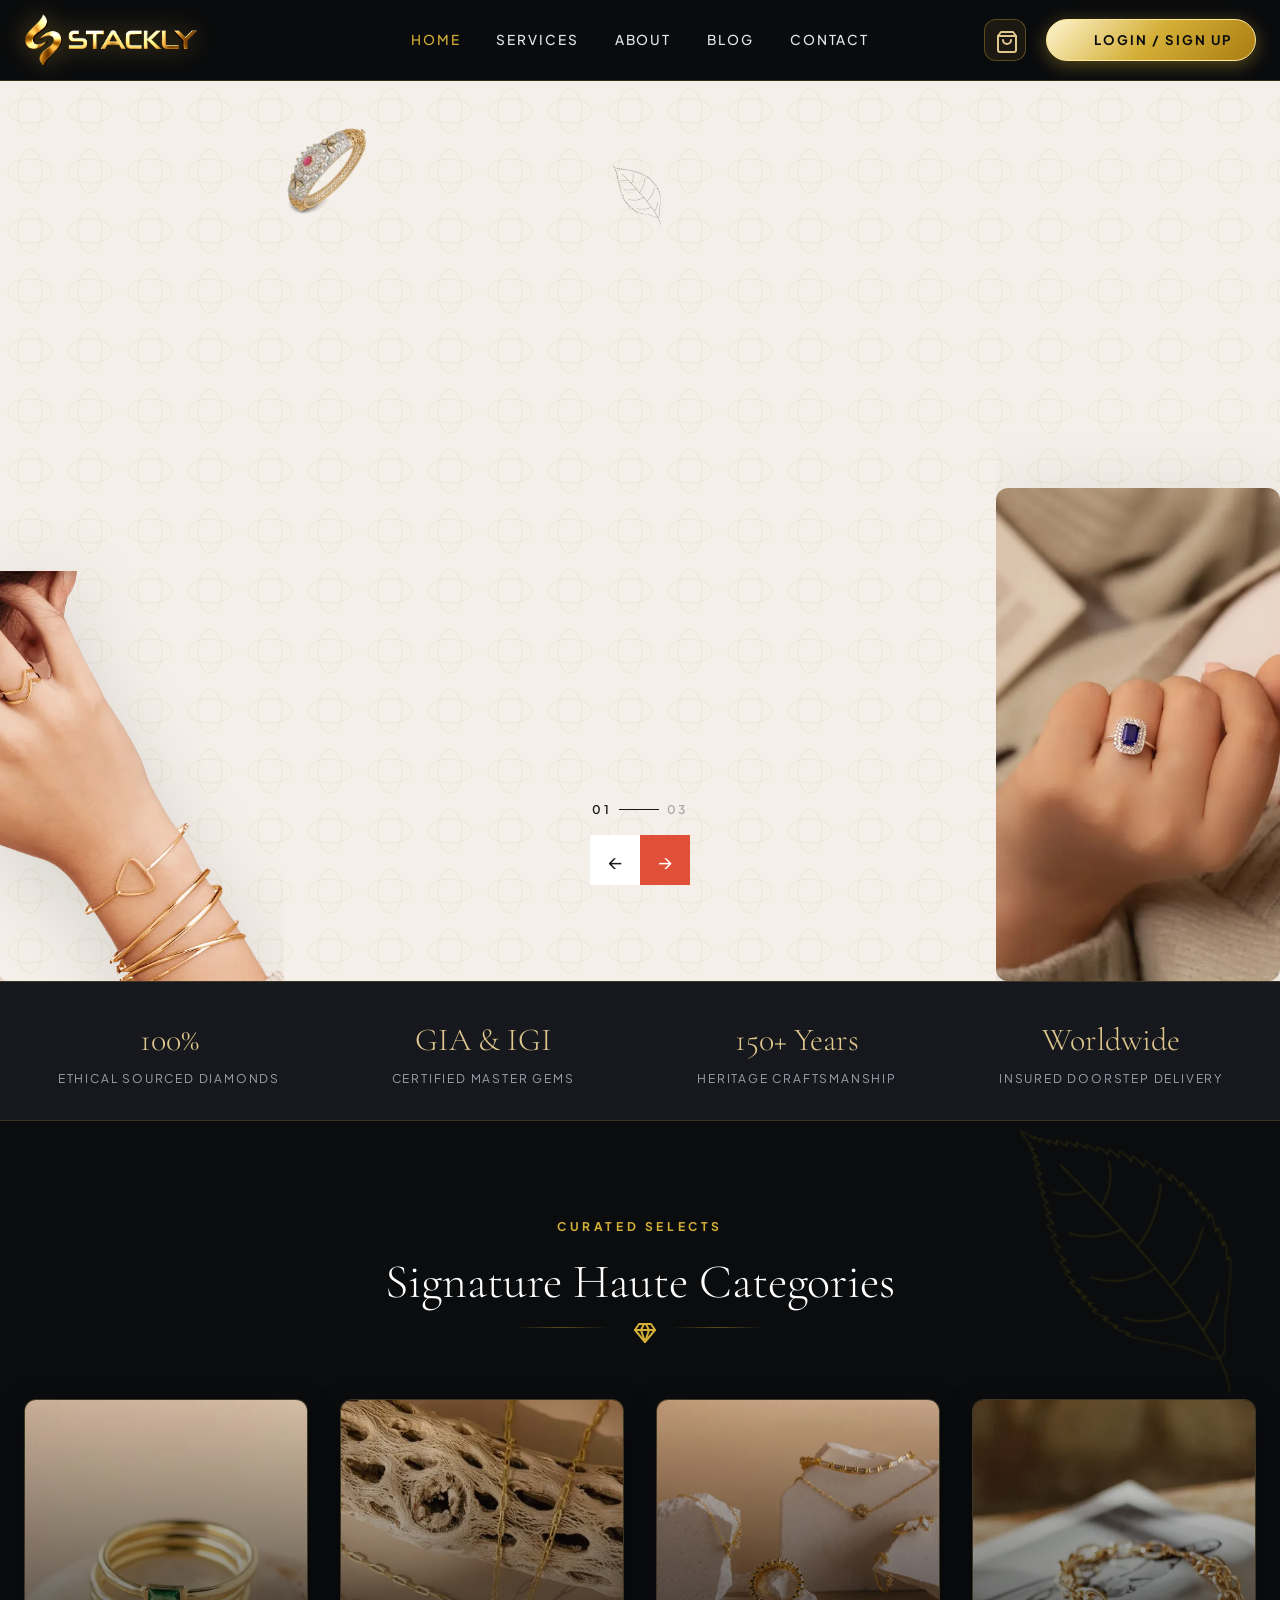
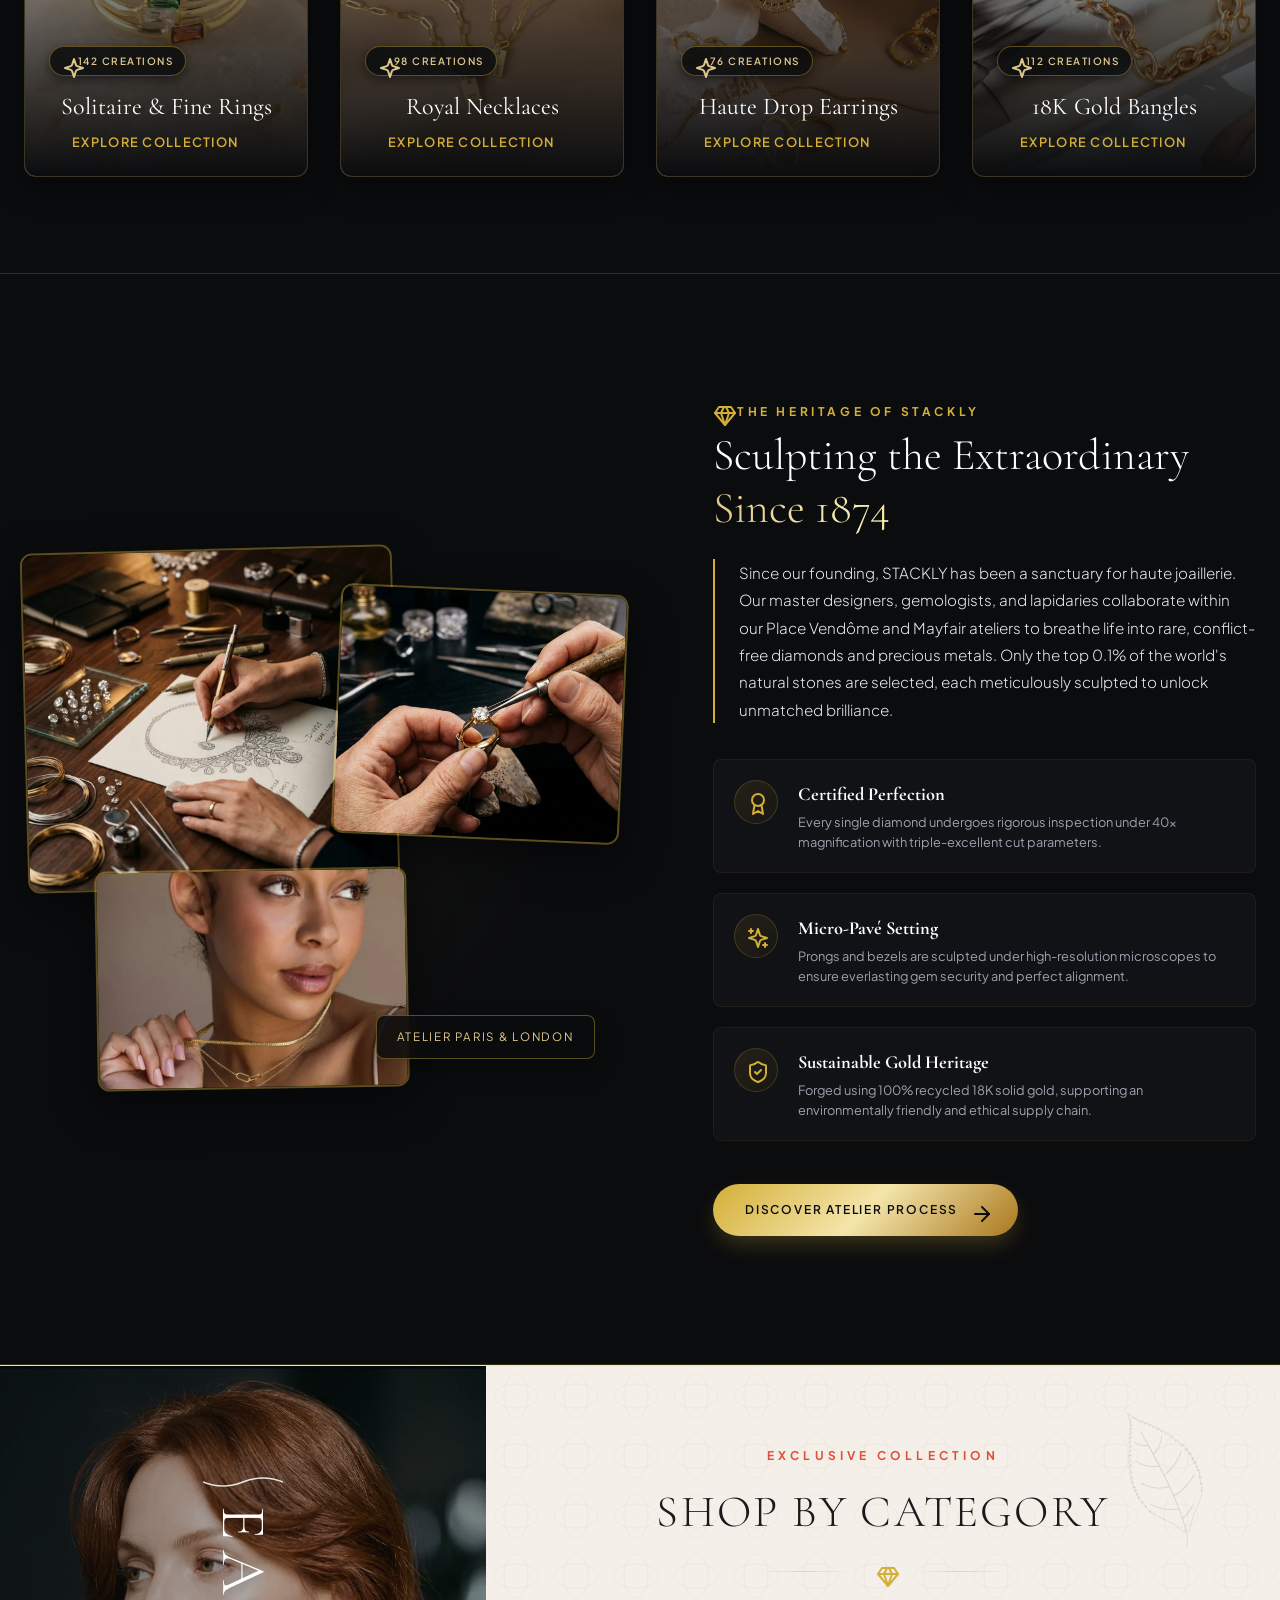
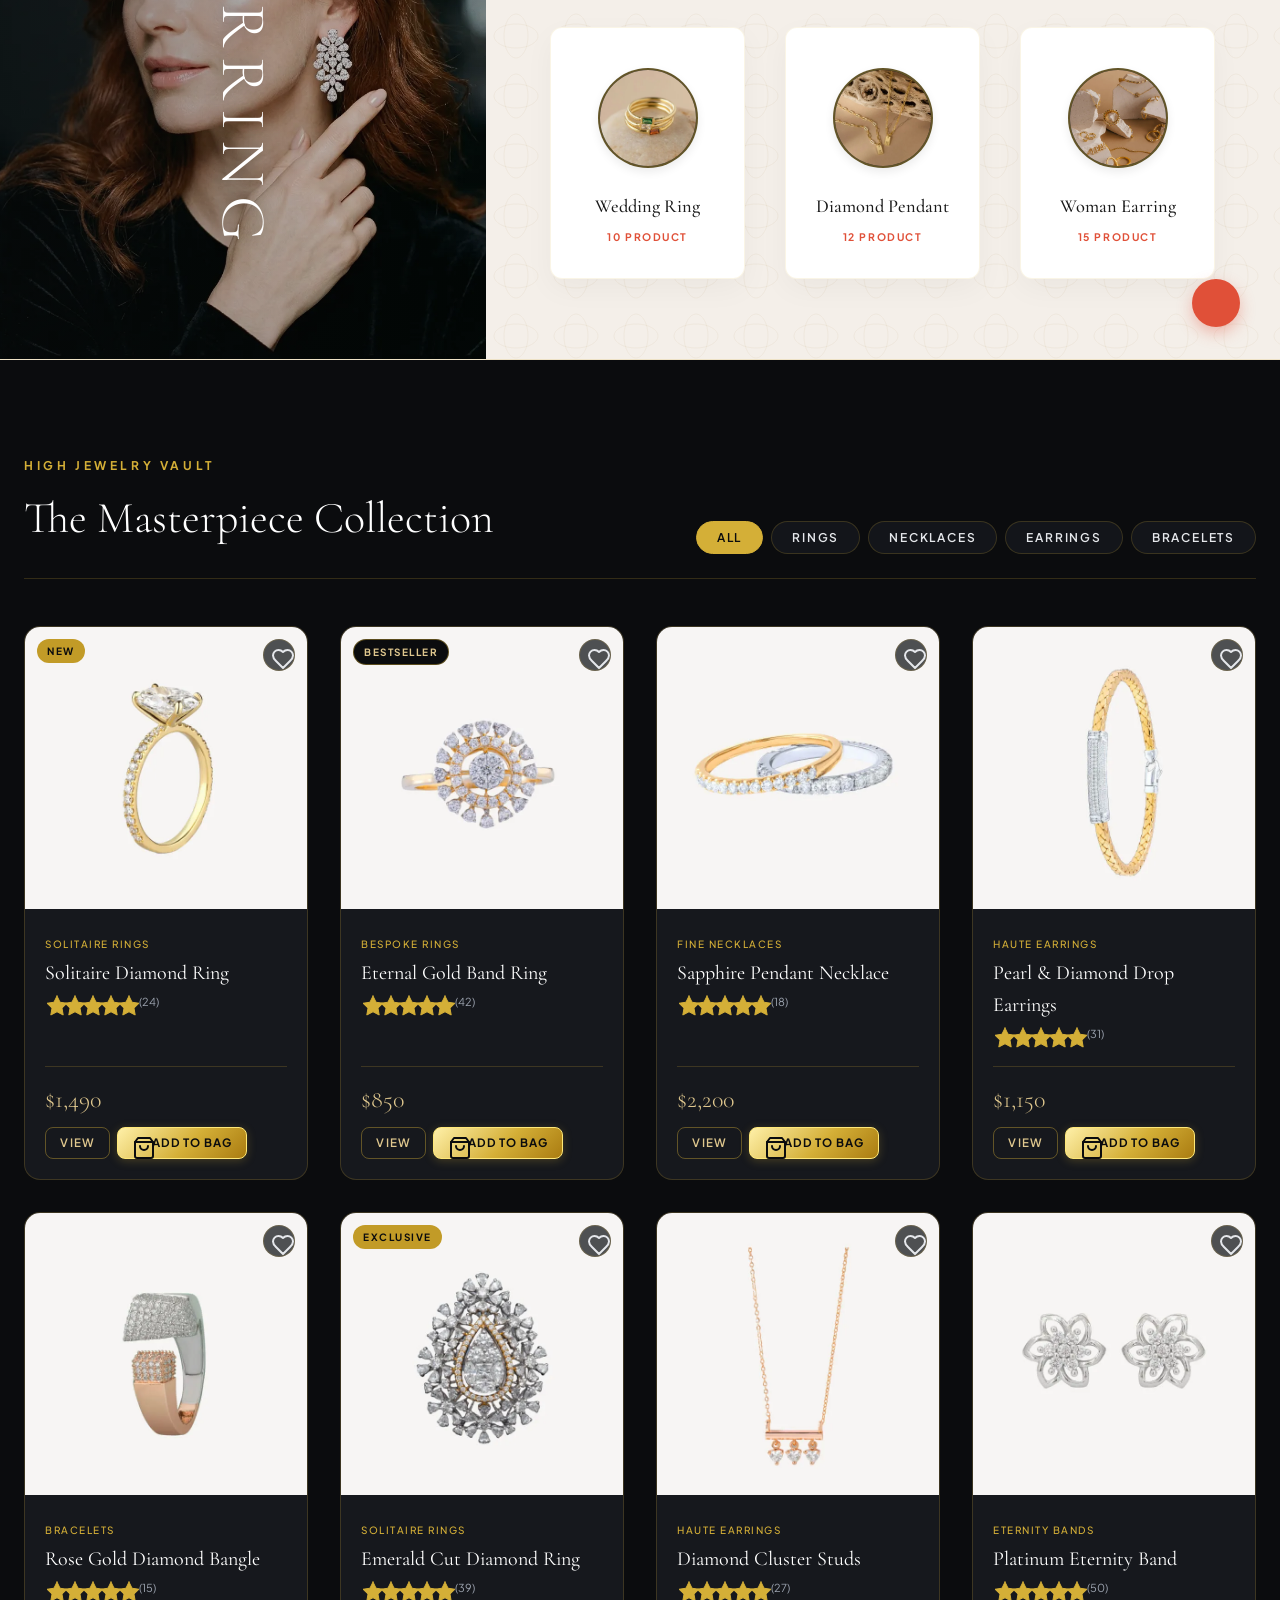
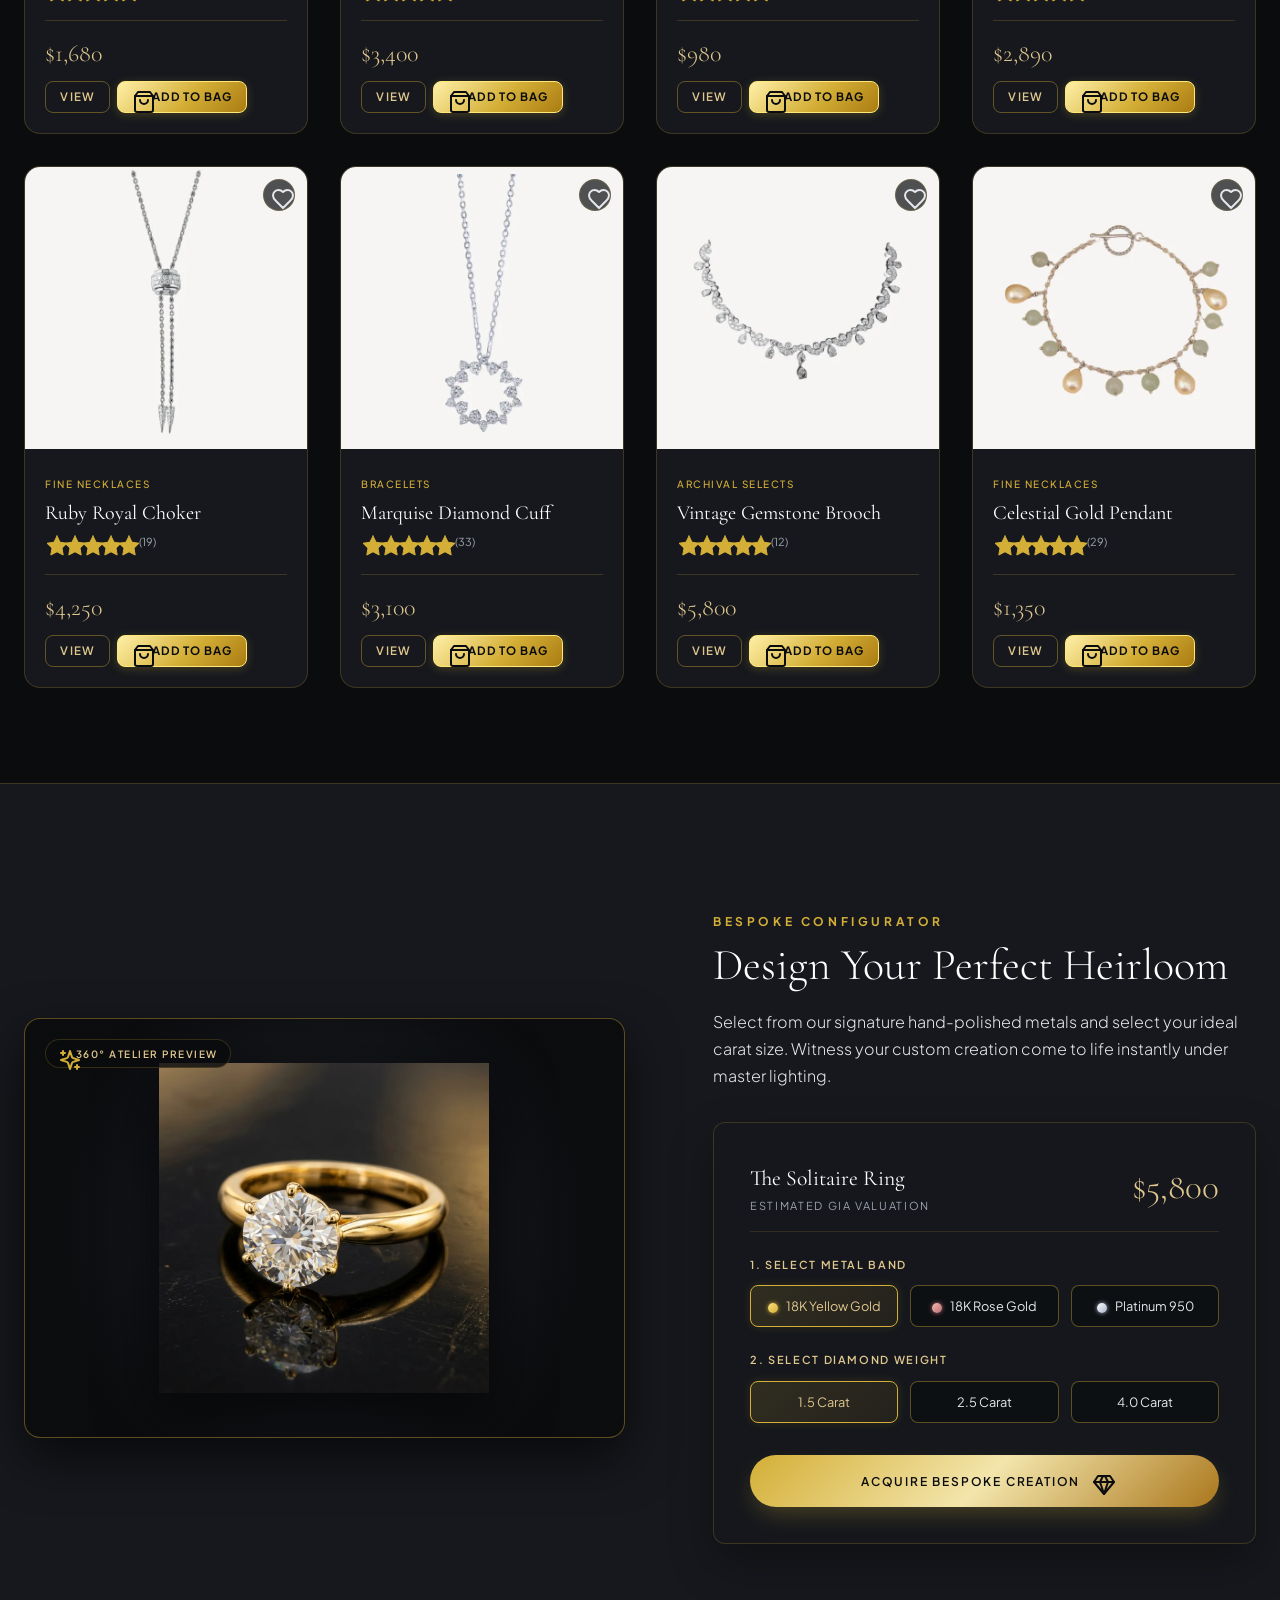
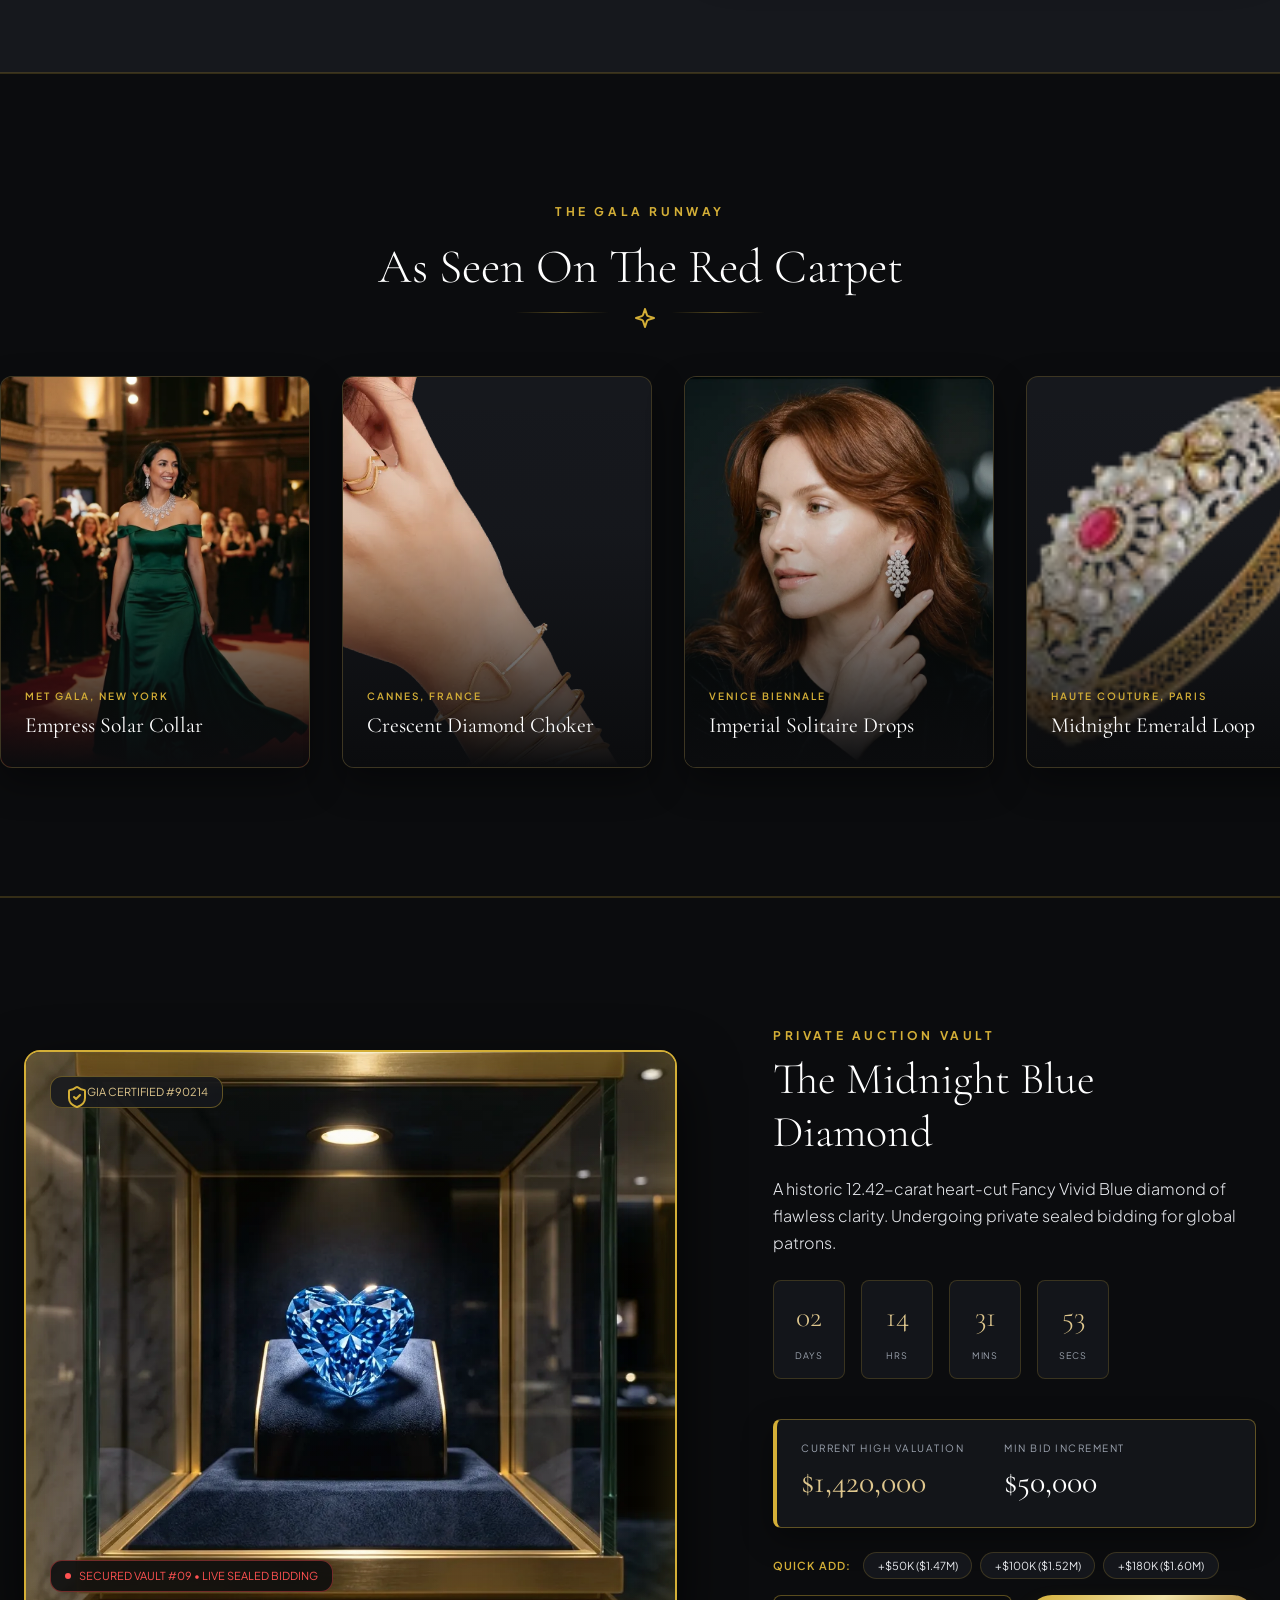
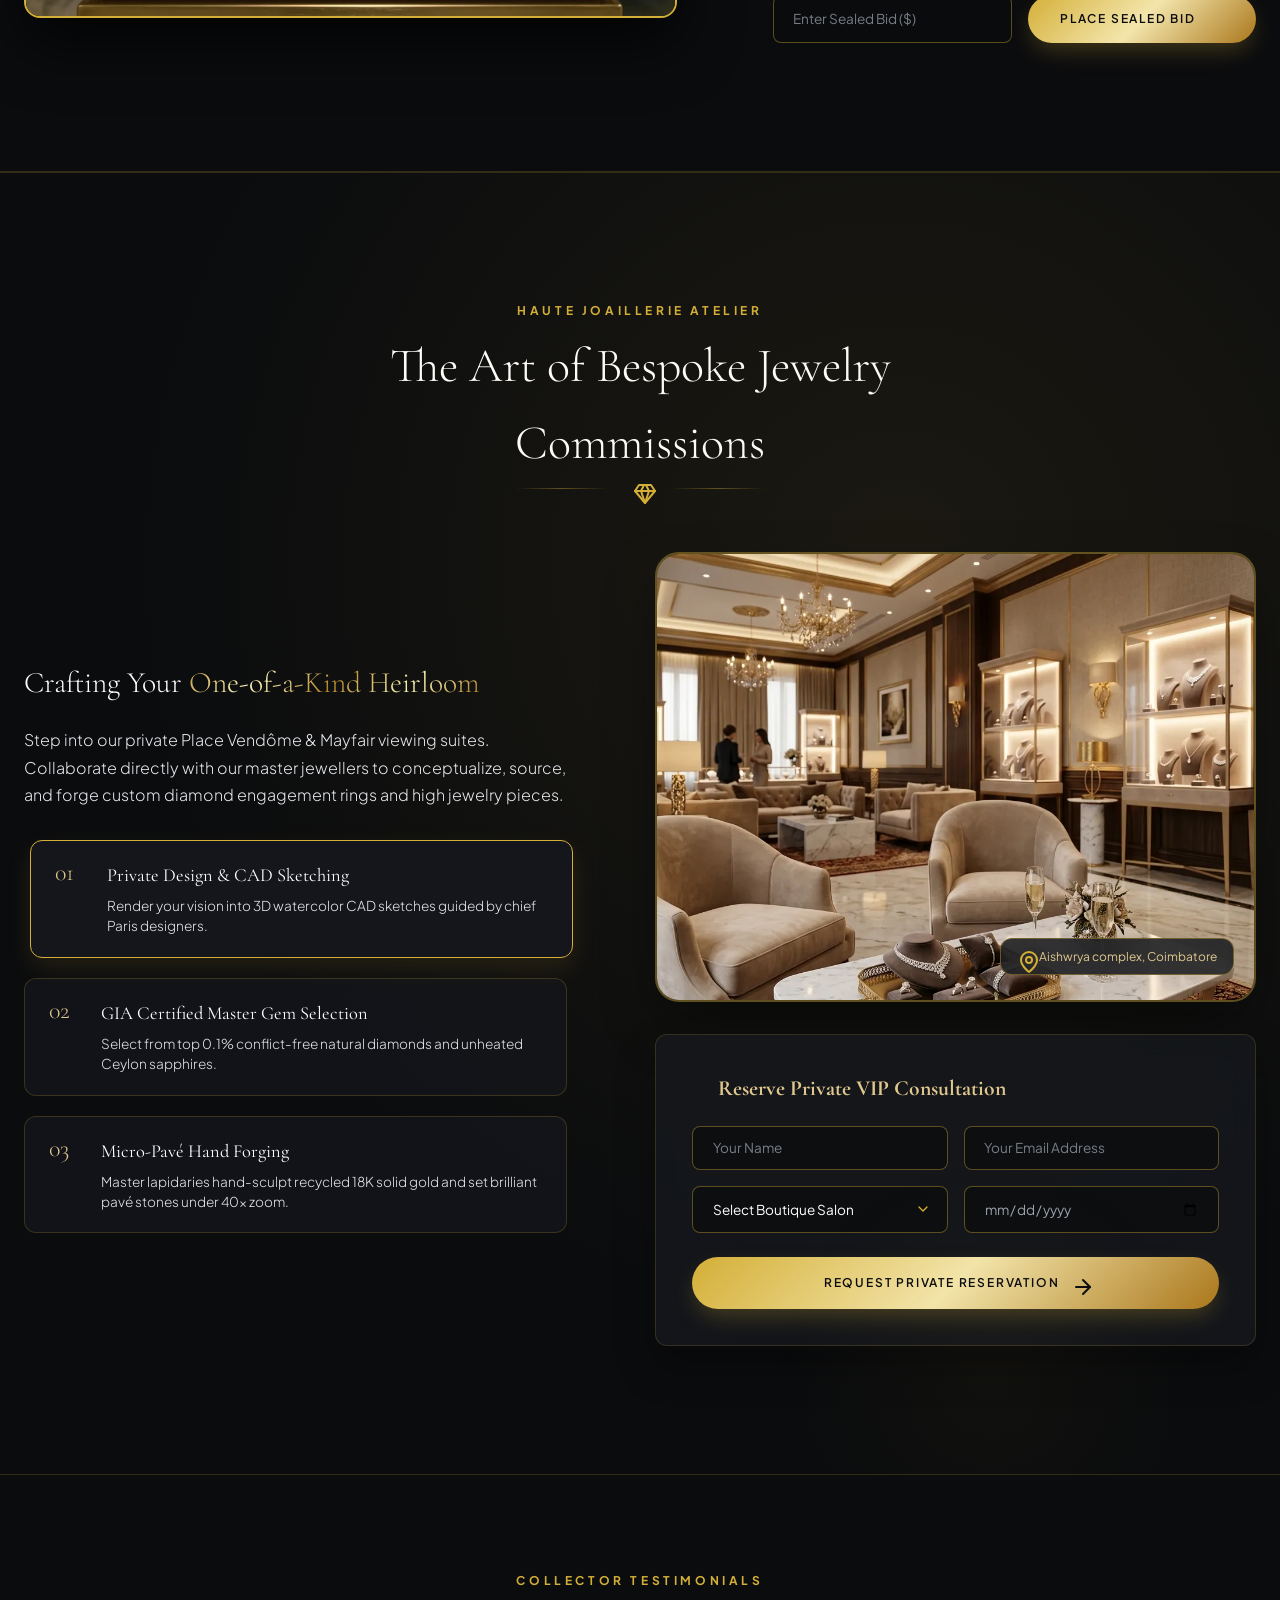
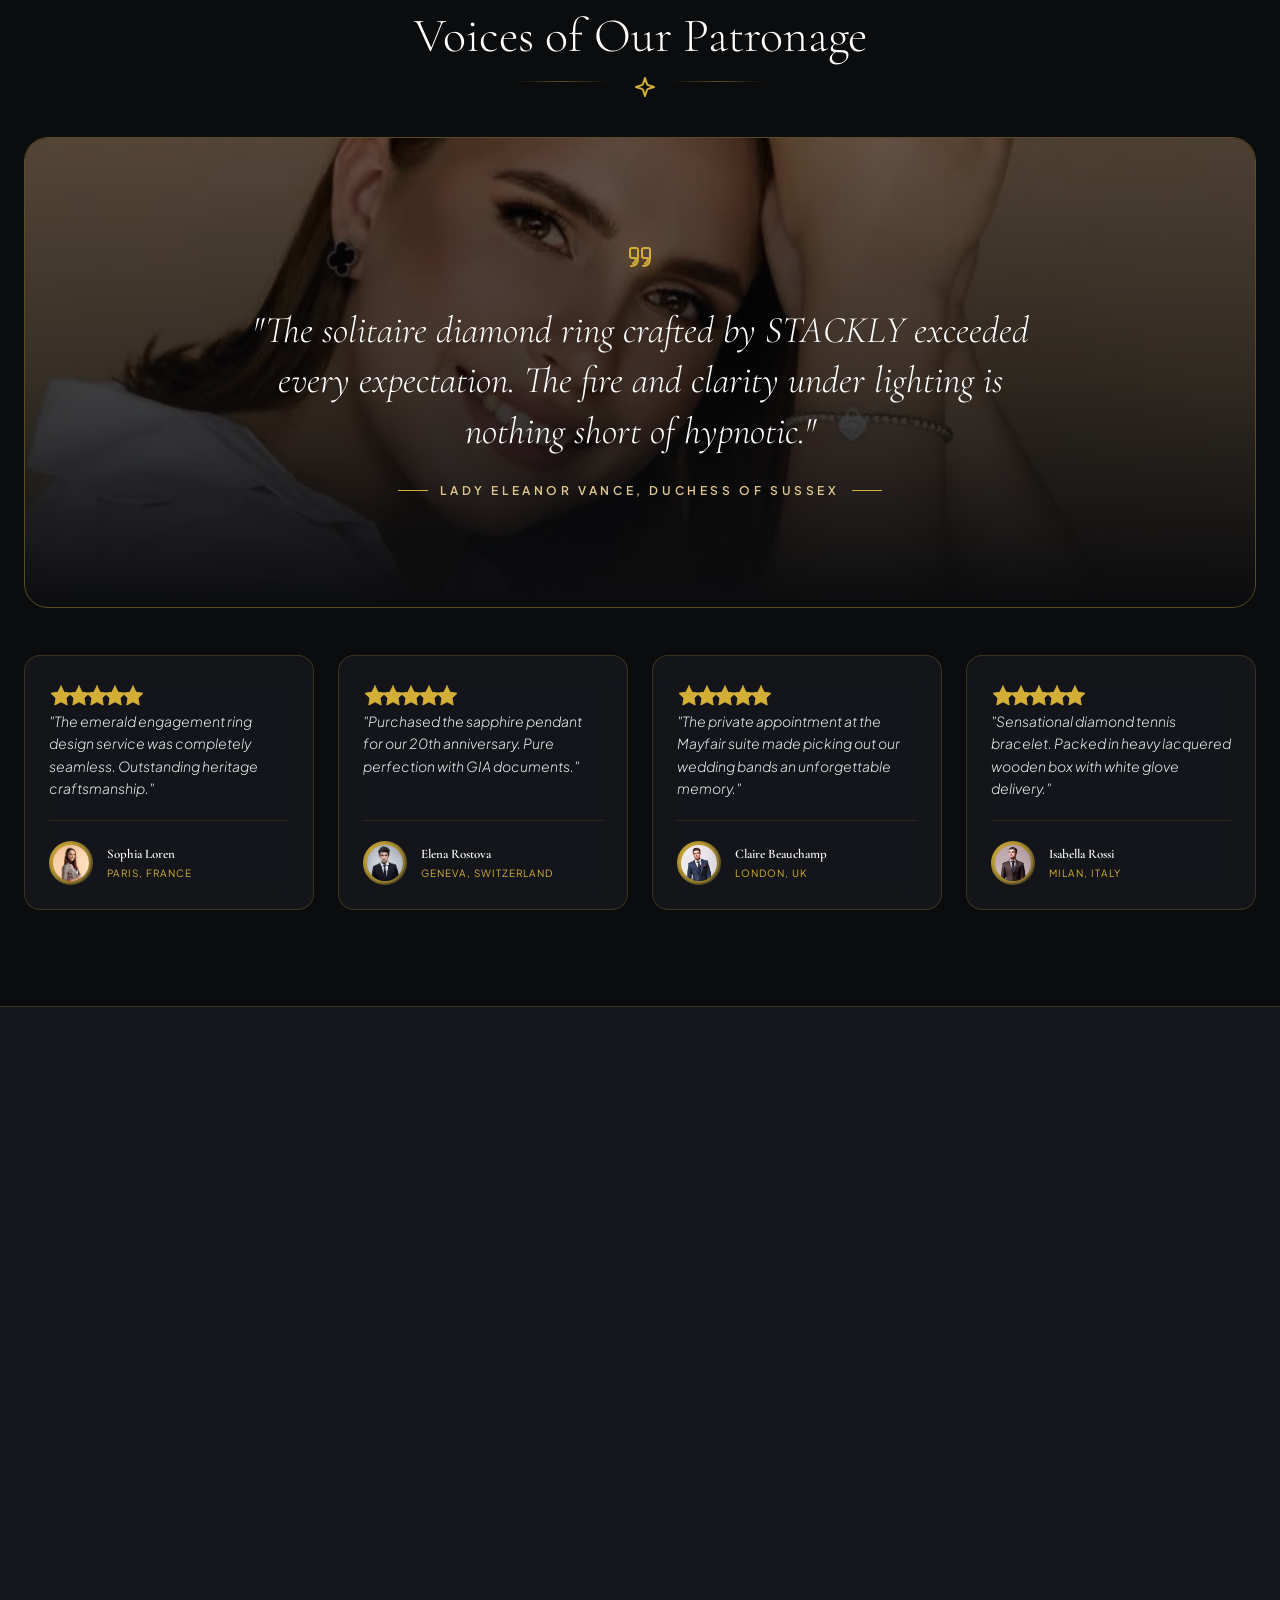
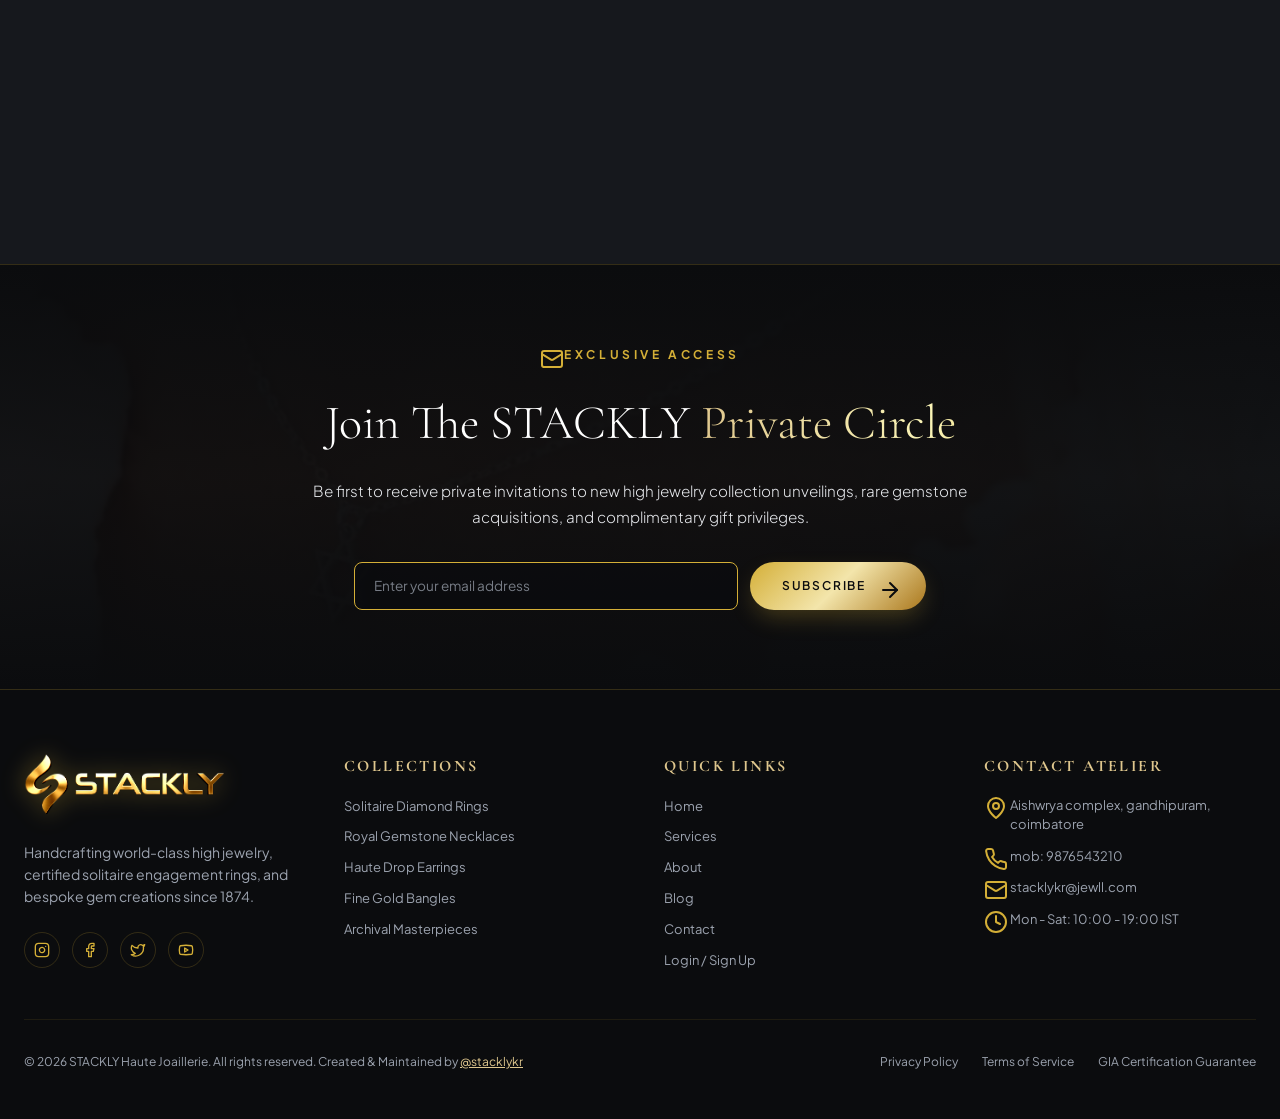
==== index.html @ 553df5c0 "Initial commit" ====
<!DOCTYPE html>
<html lang="en" class="scroll-smooth">

<head>
    <meta charset="UTF-8">
    <meta name="viewport" content="width=device-width, initial-scale=1.0">
    <title>STACKLY | Luxury Haute Joaillerie & Fine Jewelry</title>
    <meta name="description" content="Explore STACKLY's exclusive handcrafted diamond rings, luxury necklaces, gold bangles, and gemstone high jewelry collections.">
    <meta name="author" content="@stacklykr">

    <!-- Fonts -->
    <link rel="preconnect" href="https://fonts.googleapis.com">
    <link rel="preconnect" href="https://fonts.gstatic.com" crossorigin>
    <link href="https://fonts.googleapis.com/css2?family=Cormorant+Garamond:ital,wght@0,300;0,400;0,500;0,600;0,700;1,400&family=Plus+Jakarta+Sans:wght@300;400;500;600;700&display=swap" rel="stylesheet">

    <!-- Lucide Icons -->
    <script src="https://unpkg.com/lucide@latest"></script>

    <!-- Custom Stylesheet in css Folder -->
    <link rel="stylesheet" href="css/style.css">

    <!-- Custom JavaScript in js Folder -->
    <script src="js/script.js" defer></script>
</head>

<body>
    <!-- Website Created & Maintained by @stacklykr -->

    <!-- MAIN HEADER -->
    <!-- MAIN HEADER -->
    <header class="main-header" id="mainHeader">
        <div class="container header-container">

            <!-- Brand Logo (Left) -->
            <a href="index.html" class="brand-logo" aria-label="STACKLY Home">
                <img src="images/image/logo.webp" alt="STACKLY Logo" class="brand-logo-img">
            </a>

            <!-- Desktop Navigation Links (Centered) -->
            <nav class="desktop-nav">
                <a href="index.html" class="nav-link active">Home</a>
                <a href="services.html" class="nav-link">Services</a>
                <a href="about.html" class="nav-link">About</a>
                <a href="blog.html" class="nav-link">Blog</a>
                <a href="contact.html" class="nav-link">Contact</a>
            </nav>

            <!-- Right Actions (Cart + Login Button + Hamburger Menu) -->
            <div class="header-right-actions">
                <!-- Cart Icon with Badge -->
                <button id="headerCartBtn" onclick="toggleCartDrawer(true)" class="header-cart-btn" title="Shopping Bag" aria-label="Open Shopping Bag">
                    <i data-lucide="shopping-bag" style="width: 20px; height: 20px;"></i>
                    <span id="cartCount" class="cart-badge">0</span>
                </button>
                <a href="login.html" class="header-login-btn" title="Client Portal Sign In" style="text-decoration: none;">
                    <i data-lucide="user" style="width: 15px; height: 15px;"></i>
                    <span>Login / Sign Up</span>
                </a>
                <button id="mobileMenuBtn" class="mobile-menu-btn" aria-label="Toggle menu">
                    <i data-lucide="menu" style="width: 24px; height: 24px;"></i>
                </button>
            </div>
        </div>

        <!-- Mobile Drawer Menu -->
        <div id="mobileDrawer" class="mobile-drawer-menu hidden">
            <div class="mobile-drawer-inner">
                <a href="index.html" class="mobile-nav-link active" onclick="toggleMobileMenu()">Home</a>
                <a href="services.html" class="mobile-nav-link" onclick="toggleMobileMenu()">Services</a>
                <a href="about.html" class="mobile-nav-link" onclick="toggleMobileMenu()">About</a>
                <a href="blog.html" class="mobile-nav-link" onclick="toggleMobileMenu()">Blog</a>
                <a href="contact.html" class="mobile-nav-link" onclick="toggleMobileMenu()">Contact</a>
                <a href="login.html" class="mobile-nav-link" onclick="toggleMobileMenu()" style="color: var(--gold-400); display: flex; align-items: center; justify-content: center; gap: 0.5rem;">
                    <i data-lucide="user" style="width: 18px; height: 18px;"></i>
                    <span>Login / Sign Up</span>
                </a>
            </div>
        </div>
    </header>

    <!-- ══════════════════════════════════════════════════
         LUXRIO HERO SECTION  — Preloader + Slice Slider
         ══════════════════════════════════════════════════ -->

    <!-- ══ LUXURY PRELOADER ══════════════════════════════════════════════ -->
    <div id="luxrio-preloader" role="status" aria-label="Loading STACKLY">

        <!-- Decorative corner sparkles -->
        <div class="preloader-sparkle"><svg viewBox="0 0 24 24"><path d="M12 2 L13.5 10.5 L22 12 L13.5 13.5 L12 22 L10.5 13.5 L2 12 L10.5 10.5 Z"/></svg></div>
        <div class="preloader-sparkle"><svg viewBox="0 0 24 24"><path d="M12 2 L13.5 10.5 L22 12 L13.5 13.5 L12 22 L10.5 13.5 L2 12 L10.5 10.5 Z"/></svg></div>
        <div class="preloader-sparkle"><svg viewBox="0 0 24 24"><path d="M12 4 L13 10 L19 12 L13 14 L12 20 L11 14 L5 12 L11 10 Z"/></svg></div>
        <div class="preloader-sparkle"><svg viewBox="0 0 24 24"><path d="M12 4 L13 10 L19 12 L13 14 L12 20 L11 14 L5 12 L11 10 Z"/></svg></div>
        <div class="preloader-sparkle"><svg viewBox="0 0 16 16"><path d="M8 1 L9 7 L15 8 L9 9 L8 15 L7 9 L1 8 L7 7 Z"/></svg></div>
        <div class="preloader-sparkle"><svg viewBox="0 0 16 16"><path d="M8 1 L9 7 L15 8 L9 9 L8 15 L7 9 L1 8 L7 7 Z"/></svg></div>

        <!-- Horizontal deco lines -->
        <div class="preloader-deco-line"></div>
        <div class="preloader-deco-line"></div>

        <!-- STACKLY Logo -->
        <div class="preloader-logo-wrap">
            <img src="images/image/logo.webp" alt="STACKLY — Luxury Haute Joaillerie">
        </div>

        <!-- Animated Diamond Orbit Scene -->
        <div class="preloader-diamond-scene">
            <div class="preloader-ring-outer"></div>
            <div class="preloader-ring-mid"></div>
            <div class="preloader-ring-inner"></div>

            <!-- Orbiting gold dots -->
            <div class="preloader-orbit-dot"></div>
            <div class="preloader-orbit-dot"></div>
            <div class="preloader-orbit-dot"></div>
            <div class="preloader-orbit-dot"></div>

            <!-- Spinning Diamond SVG -->
            <svg class="preloader-diamond-svg" viewBox="0 0 64 64" xmlns="http://www.w3.org/2000/svg">
                <defs>
                    <linearGradient id="diamondGrad" x1="0%" y1="0%" x2="100%" y2="100%">
                        <stop offset="0%"   stop-color="#FFF8E7"/>
                        <stop offset="35%"  stop-color="#D4AF37"/>
                        <stop offset="65%"  stop-color="#FFF5D0"/>
                        <stop offset="100%" stop-color="#AA771C"/>
                    </linearGradient>
                    <filter id="diamondGlow">
                        <feGaussianBlur stdDeviation="1.5" result="blur"/>
                        <feComposite in="SourceGraphic" in2="blur"/>
                    </filter>
                </defs>
                <!-- Diamond shape -->
                <polygon points="32,4 58,24 32,60 6,24" fill="url(#diamondGrad)" filter="url(#diamondGlow)" opacity="0.95"/>
                <!-- Facet lines for sparkle -->
                <line x1="32" y1="4"  x2="32" y2="60" stroke="rgba(255,248,230,0.35)" stroke-width="0.8"/>
                <line x1="6"  y1="24" x2="58" y2="24" stroke="rgba(255,248,230,0.35)" stroke-width="0.8"/>
                <line x1="6"  y1="24" x2="32" y2="60" stroke="rgba(255,248,230,0.2)"  stroke-width="0.6"/>
                <line x1="58" y1="24" x2="32" y2="60" stroke="rgba(255,248,230,0.2)"  stroke-width="0.6"/>
                <line x1="6"  y1="24" x2="32" y2="4"  stroke="rgba(255,248,230,0.2)"  stroke-width="0.6"/>
                <line x1="58" y1="24" x2="32" y2="4"  stroke="rgba(255,248,230,0.2)"  stroke-width="0.6"/>
            </svg>
        </div>

        <!-- Brand name + tagline -->
        <p class="preloader-brand-name">STACKLY</p>
        <p class="preloader-tagline">Haute Joaillerie &amp; Fine Jewelry</p>

        <!-- Shimmer progress bar -->
        <div class="preloader-progress-wrap">
            <div class="preloader-progress-bar"></div>
        </div>

        <!-- Loading text -->
        <p class="preloader-loading-text">Curating Your Luxury Experience</p>

    </div>
    <!-- ══ END PRELOADER ═══════════════════════════════════════════════════ -->

    <!-- LUXRIO HERO -->
    <section id="hero" class="luxrio-hero">

        <!-- Floating decorative elements -->
        <img src="images/New folder/hero-slide-1-1-2.webp"
             alt="Floating Bracelet"
             class="luxrio-float luxrio-float--bracelet">
        <img src="images/New folder/hero-slide-1-1-4.webp"
             alt="Leaf Sketch"
             class="luxrio-float luxrio-float--leaf">

        <!-- Left hand — bracelet -->
        <div class="luxrio-side luxrio-side--left">
            <img src="images/New folder/hero-slide-1-1-1.webp"
                 alt="Gold Bangles & Triangle Bracelet">
        </div>

        <!-- Centre content -->
        <div class="luxrio-center">

            <!-- Slide text (slice effect) -->
            <div class="luxrio-slide-track" id="luxrioTrack">

                <!-- Slide 0 -->
                <div class="luxrio-slide is-active" data-index="0">
                    <p class="luxrio-tag">Holy Jewelry &amp; Diamonds</p>
                    <div class="luxrio-heading-wrap">
                        <div class="luxrio-heading-clip luxrio-heading-clip--top">
                            <h1 class="luxrio-h1 luxrio-accent">NECKLACE</h1>
                            <h2 class="luxrio-h2">JEWELLERY</h2>
                        </div>
                        <div class="luxrio-heading-clip luxrio-heading-clip--btm" aria-hidden="true">
                            <h1 class="luxrio-h1 luxrio-accent">NECKLACE</h1>
                            <h2 class="luxrio-h2">JEWELLERY</h2>
                        </div>
                    </div>
                    <p class="luxrio-sub">
                        <span class="luxrio-accent-text">PENDANTS</span>
                        &amp; Fine Collections
                    </p>
                    <a href="404.html" class="luxrio-btn">SHOP NOW</a>
                </div>

                <!-- Slide 1 -->
                <div class="luxrio-slide" data-index="1">
                    <p class="luxrio-tag">Rare Gemstone Selection</p>
                    <div class="luxrio-heading-wrap">
                        <div class="luxrio-heading-clip luxrio-heading-clip--top">
                            <h1 class="luxrio-h1 luxrio-accent">SAPPHIRE</h1>
                            <h2 class="luxrio-h2">RINGS</h2>
                        </div>
                        <div class="luxrio-heading-clip luxrio-heading-clip--btm" aria-hidden="true">
                            <h1 class="luxrio-h1 luxrio-accent">SAPPHIRE</h1>
                            <h2 class="luxrio-h2">RINGS</h2>
                        </div>
                    </div>
                    <p class="luxrio-sub">
                        <span class="luxrio-accent-text">SOLITAIRE</span>
                        &amp; Diamond Halo
                    </p>
                    <a href="404.html" class="luxrio-btn">SHOP NOW</a>
                </div>

                <!-- Slide 2 -->
                <div class="luxrio-slide" data-index="2">
                    <p class="luxrio-tag">Master Atelier Craft</p>
                    <div class="luxrio-heading-wrap">
                        <div class="luxrio-heading-clip luxrio-heading-clip--top">
                            <h1 class="luxrio-h1 luxrio-accent">BESPOKE</h1>
                            <h2 class="luxrio-h2">BANGLES</h2>
                        </div>
                        <div class="luxrio-heading-clip luxrio-heading-clip--btm" aria-hidden="true">
                            <h1 class="luxrio-h1 luxrio-accent">BESPOKE</h1>
                            <h2 class="luxrio-h2">BANGLES</h2>
                        </div>
                    </div>
                    <p class="luxrio-sub">
                        <span class="luxrio-accent-text">18K GOLD</span>
                        &amp; Pavé Diamond
                    </p>
                    <a href="404.html" class="luxrio-btn">SHOP NOW</a>
                </div>

            </div><!-- /luxrioTrack -->

            <!-- Slide counter -->
            <div class="luxrio-counter">
                <span id="luxrioCurrentSlide">01</span>
                <span class="luxrio-counter-sep"></span>
                <span class="luxrio-counter-total">03</span>
            </div>

            <!-- Prev / Next arrows -->
            <div class="luxrio-arrows">
                <button class="luxrio-arrow luxrio-arrow--prev" id="luxrioPrev" aria-label="Previous slide">
                    &#8592;
                </button>
                <button class="luxrio-arrow luxrio-arrow--next" id="luxrioNext" aria-label="Next slide">
                    &#8594;
                </button>
            </div>

        </div><!-- /luxrio-center -->

        <!-- Right hand — sapphire ring -->
        <div class="luxrio-side luxrio-side--right">
            <img src="images/New folder/hero-slide-1-1-3.webp"
                 alt="Blue Sapphire Diamond Ring">
        </div>

    </section>


    <!-- TRUST STATS STRIP -->
    <section class="trust-bar">
        <div class="container trust-grid">
            <div>
                <p class="trust-number">100%</p>
                <p class="trust-label">Ethical Sourced Diamonds</p>
            </div>
            <div>
                <p class="trust-number">GIA & IGI</p>
                <p class="trust-label">Certified Master Gems</p>
            </div>
            <div>
                <p class="trust-number">150+ Years</p>
                <p class="trust-label">Heritage Craftsmanship</p>
            </div>
            <div>
                <p class="trust-number">Worldwide</p>
                <p class="trust-label">Insured Doorstep Delivery</p>
            </div>
        </div>
    </section>

    <!-- FEATURED CATEGORIES SECTION (CURATED SELECTS - Premium LUXRIO Style) -->
    <section id="categories" class="categories-section curated-selects-luxury">
        <!-- Floating decorative line art -->
        <img src="images/New folder/hero-slide-1-1-4.webp" alt="Floral Line Art" class="curated-decor-flower">
        <div class="container">
            <div class="section-header">
                <span class="section-subtitle">Curated Selects</span>
                <h2 class="section-title">Signature Haute Categories</h2>
                <div class="sbc-filigree-divider">
                    <span></span>
                    <i data-lucide="gem" style="width: 14px; height: 14px; color: var(--gold-400);"></i>
                    <span></span>
                </div>
            </div>

            <!-- Categories Grid -->
            <div class="categories-grid">

                <!-- Category 1: Rings -->
                <div class="category-card" onclick="window.location.href='404.html';">
                    <div class="category-card-image">
                        <img src="images/image/6685436e265d5f8d0d1cde67_category-05-p-500.webp" alt="Solitaire & Diamond Rings">
                    </div>
                    <div class="category-card-overlay">
                        <span class="category-badge"><i data-lucide="sparkle" style="width: 10px; height: 10px;"></i> 142 CREATIONS</span>
                        <h3 class="category-name">Solitaire &amp; Fine Rings</h3>
                        <span class="category-link">
                            Explore Collection <i data-lucide="arrow-up-right" style="width: 16px; height: 16px;"></i>
                        </span>
                    </div>
                </div>

                <!-- Category 2: Necklaces -->
                <div class="category-card" onclick="window.location.href='404.html';">
                    <div class="category-card-image">
                        <img src="images/image/668543a4bf948780c7dce268_category-06-p-500.webp" alt="High Necklaces & Pendants">
                    </div>
                    <div class="category-card-overlay">
                        <span class="category-badge"><i data-lucide="sparkle" style="width: 10px; height: 10px;"></i> 98 CREATIONS</span>
                        <h3 class="category-name">Royal Necklaces</h3>
                        <span class="category-link">
                            Explore Collection <i data-lucide="arrow-up-right" style="width: 16px; height: 16px;"></i>
                        </span>
                    </div>
                </div>

                <!-- Category 3: Earrings -->
                <div class="category-card" onclick="window.location.href='404.html';">
                    <div class="category-card-image">
                        <img src="images/image/6685437e46722a1ae9e8899e_category-07.webp" alt="Haute Drop Earrings">
                    </div>
                    <div class="category-card-overlay">
                        <span class="category-badge"><i data-lucide="sparkle" style="width: 10px; height: 10px;"></i> 76 CREATIONS</span>
                        <h3 class="category-name">Haute Drop Earrings</h3>
                        <span class="category-link">
                            Explore Collection <i data-lucide="arrow-up-right" style="width: 16px; height: 16px;"></i>
                        </span>
                    </div>
                </div>

                <!-- Category 4: Bracelets -->
                <div class="category-card" onclick="window.location.href='404.html';">
                    <div class="category-card-image">
                        <img src="images/image/668543c8b2e33051788de563_category-08-p-500.webp" alt="18K Gold Bangles & Cuffs">
                    </div>
                    <div class="category-card-overlay">
                        <span class="category-badge"><i data-lucide="sparkle" style="width: 10px; height: 10px;"></i> 112 CREATIONS</span>
                        <h3 class="category-name">18K Gold Bangles</h3>
                        <span class="category-link">
                            Explore Collection <i data-lucide="arrow-up-right" style="width: 16px; height: 16px;"></i>
                        </span>
                    </div>
                </div>

            </div>
        </div>
    </section>

    <!-- BRAND STORY & ARTISAN CRAFTSMANSHIP -->
    <section id="about" class="craftsmanship-section">
        <div class="container">
            <div class="craftsmanship-grid">

                <!-- Left Column: Staggered Image Wall -->
                <div class="craftsmanship-gallery-wall">
                    <div class="craftsmanship-wall-item craftsmanship-wall-item--main">
                        <img src="images/image/atelier-craftsman.webp" alt="Drafting Jewelry Necklace Sketch">
                    </div>
                    <div class="craftsmanship-wall-item craftsmanship-wall-item--side">
                        <img src="images/image/artisan-hands.webp" alt="Artisan Gemstone Setting">
                    </div>
                    <div class="craftsmanship-wall-item craftsmanship-wall-item--bottom">
                        <img src="images/image/66868535682fce4489cb8d46_about-03.webp" alt="Master Lapidary Polishing Diamond">
                    </div>
                    <div class="craftsmanship-atelier-tag">
                        Atelier Paris &amp; London
                    </div>
                </div>

                <!-- Right Column: Story Content -->
                <div class="craftsmanship-story">
                    <span class="section-subtitle" style="display: flex; align-items: center; gap: 0.5rem;">
                        <i data-lucide="gem" style="width: 16px; height: 16px;"></i> The Heritage of STACKLY
                    </span>
                    <h2 class="section-title" style="text-align: left; font-size: clamp(2.2rem, 4vw, 2.75rem); line-height: 1.2;">
                        Sculpting the Extraordinary <span class="gold-gradient-text italic">Since 1874</span>
                    </h2>
                    
                    <p class="craftsmanship-story-p">
                        Since our founding, STACKLY has been a sanctuary for haute joaillerie. Our master designers, gemologists, and lapidaries collaborate within our Place Vendôme and Mayfair ateliers to breathe life into rare, conflict-free diamonds and precious metals. Only the top 0.1% of the world's natural stones are selected, each meticulously sculpted to unlock unmatched brilliance.
                    </p>

                    <!-- Core Pillars / Timeline -->
                    <div class="craftsmanship-pillars">
                        <div class="pillar-item">
                            <div class="pillar-icon-box">
                                <i data-lucide="award" style="width: 20px; height: 20px;"></i>
                            </div>
                            <div class="pillar-info">
                                <h4>Certified Perfection</h4>
                                <p>Every single diamond undergoes rigorous inspection under 40x magnification with triple-excellent cut parameters.</p>
                            </div>
                        </div>

                        <div class="pillar-item">
                            <div class="pillar-icon-box">
                                <i data-lucide="sparkles" style="width: 20px; height: 20px;"></i>
                            </div>
                            <div class="pillar-info">
                                <h4>Micro-Pavé Setting</h4>
                                <p>Prongs and bezels are sculpted under high-resolution microscopes to ensure everlasting gem security and perfect alignment.</p>
                            </div>
                        </div>

                        <div class="pillar-item">
                            <div class="pillar-icon-box">
                                <i data-lucide="shield-check" style="width: 20px; height: 20px;"></i>
                            </div>
                            <div class="pillar-info">
                                <h4>Sustainable Gold Heritage</h4>
                                <p>Forged using 100% recycled 18K solid gold, supporting an environmentally friendly and ethical supply chain.</p>
                            </div>
                        </div>
                    </div>

                    <div>
                        <a href="404.html" class="btn-primary gold-bg-gradient" style="margin-top: 0.5rem;">
                            Discover Atelier Process <i data-lucide="arrow-right" style="width: 16px; height: 16px;"></i>
                        </a>
                    </div>
                </div>

            </div>
        </div>
    </section>


    <!-- EXCLUSIVE SHOP BY CATEGORY SECTION (LUXRIO Style) -->
    <section id="shop-by-category" class="sbc-section">
        <div class="sbc-container">
            <!-- Left Side Image Banner -->
            <div class="sbc-left-banner" style="background-image: url('images/image/sbc-model-earring.webp');">
                <div class="sbc-banner-overlay">
                    <div class="sbc-banner-content">
                        <svg class="sbc-wave-line" viewBox="0 0 100 20" width="80" height="16">
                            <path d="M 0 10 Q 25 20, 50 10 T 100 10" fill="none" stroke="white" stroke-width="2"/>
                        </svg>
                        <h2 class="sbc-vertical-title">EARRING</h2>
                    </div>
                </div>
            </div>
            
            <!-- Right Side Categories Grid -->
            <div class="sbc-right-content">
                <!-- Floating flower sketch (top right) -->
                <img src="images/New folder/hero-slide-1-1-4.webp" alt="Flower Sketch" class="sbc-decor-flower">
                
                <div class="sbc-content-inner">
                    <span class="sbc-subtitle">EXCLUSIVE COLLECTION</span>
                    <h2 class="sbc-title">SHOP BY CATEGORY</h2>
                    
                    <!-- Classic Gold Filigree Divider -->
                    <div class="sbc-filigree-divider">
                        <span></span>
                        <i data-lucide="gem" style="width: 14px; height: 14px; color: var(--gold-400);"></i>
                        <span></span>
                    </div>
                    
                    <div class="sbc-cards-grid">
                        <!-- Card 1: Wedding Ring -->
                        <div class="sbc-card" onclick="window.location.href='404.html';">
                            <div class="sbc-img-wrap">
                                <img src="images/image/6685436e265d5f8d0d1cde67_category-05-p-500.webp" alt="Wedding Ring">
                            </div>
                            <h4 class="sbc-card-title">Wedding Ring</h4>
                            <span class="sbc-card-count">10 PRODUCT</span>
                        </div>
                        
                        <!-- Card 2: Diamond Pendant -->
                        <div class="sbc-card" onclick="window.location.href='404.html';">
                            <div class="sbc-img-wrap">
                                <img src="images/image/668543a4bf948780c7dce268_category-06-p-500.webp" alt="Diamond Pendant">
                            </div>
                            <h4 class="sbc-card-title">Diamond Pendant</h4>
                            <span class="sbc-card-count">12 PRODUCT</span>
                        </div>
                        
                        <!-- Card 3: Woman Earring -->
                        <div class="sbc-card" onclick="window.location.href='404.html';">
                            <div class="sbc-img-wrap">
                                <img src="images/image/6685437e46722a1ae9e8899e_category-07.webp" alt="Woman Earring">
                            </div>
                            <h4 class="sbc-card-title">Woman Earring</h4>
                            <span class="sbc-card-count">15 PRODUCT</span>
                        </div>
                    </div>
                </div>
                
                <!-- Bottom right orange circle decor -->
                <div class="sbc-bottom-decor">
                    <a href="404.html" class="sbc-arrow-btn" aria-label="View All Products">
                        <i data-lucide="arrow-up-right" style="width: 20px; height: 20px;"></i>
                    </a>
                </div>
            </div>
        </div>
    </section>


    <!-- CURATED PRODUCT COLLECTION -->
    <section id="products" class="products-section">
        <div class="container">

            <!-- Section Header -->
            <div class="products-header-flex">
                <div>
                    <span class="section-subtitle">High Jewelry Vault</span>
                    <h2 class="section-title" style="text-align: left; font-size: 2.75rem;">The Masterpiece Collection</h2>
                </div>

                <!-- Filter Tabs -->
                <div class="filter-tabs" id="filterTabs">
                    <button onclick="filterCategory('all')" class="filter-tab active" data-filter="all">All</button>
                    <button onclick="filterCategory('rings')" class="filter-tab" data-filter="rings">Rings</button>
                    <button onclick="filterCategory('necklaces')" class="filter-tab" data-filter="necklaces">Necklaces</button>
                    <button onclick="filterCategory('earrings')" class="filter-tab" data-filter="earrings">Earrings</button>
                    <button onclick="filterCategory('bracelets')" class="filter-tab" data-filter="bracelets">Bracelets</button>
                </div>
            </div>

            <!-- Product Grid (All 12 Product Images) -->
            <div class="products-grid" id="productGrid">

                <!-- Product 1 -->
                <div class="product-card rings">
                    <div class="product-card-image">
                        <img src="images/image/668627f0add662916a351911_Product-Thumb-09.webp" alt="Solitaire Diamond Ring">
                        <span class="product-badge">New</span>
                        <button onclick="addToWishlist('Solitaire Diamond Ring')" class="wishlist-btn" title="Add to Wishlist">
                            <i data-lucide="heart" style="width: 16px; height: 16px;"></i>
                        </button>
                    </div>
                    <div class="product-card-body">
                        <div>
                            <span class="product-category-tag">Solitaire Rings</span>
                            <h3 class="product-title">Solitaire Diamond Ring</h3>
                            <div class="product-rating">
                                <i data-lucide="star" style="width: 14px; height: 14px;"></i>
                                <i data-lucide="star" style="width: 14px; height: 14px;"></i>
                                <i data-lucide="star" style="width: 14px; height: 14px;"></i>
                                <i data-lucide="star" style="width: 14px; height: 14px;"></i>
                                <i data-lucide="star" style="width: 14px; height: 14px;"></i>
                                <span style="color: var(--text-muted); font-size: 11px; margin-left: 4px;">(24)</span>
                            </div>
                        </div>
                        <div class="product-card-footer">
                            <span class="product-price">$1,490</span>
                            <div class="product-card-actions">
                                <button onclick="openQuickView('Solitaire Diamond Ring', '$1,490', 'images/image/668627f0add662916a351911_Product-Thumb-09.webp', 'Hand-cut 1.5ct solitaire round diamond set in 18K white gold band with GIA certification.')" class="btn-view-quick">View</button>
                                <button onclick="addToCart('Solitaire Diamond Ring', '$1,490', 'images/image/668627f0add662916a351911_Product-Thumb-09.webp')" class="btn-add-bag"><i data-lucide="shopping-bag" style="width:14px;height:14px;"></i> Add to Bag</button>
                            </div>
                        </div>
                    </div>
                </div>

                <!-- Product 2 -->
                <div class="product-card rings">
                    <div class="product-card-image">
                        <img src="images/image/66862734add662916a344fa2_Product-Thumb-10.webp" alt="Eternal Gold Band">
                        <span class="product-badge" style="background-color: var(--bg-obsidian); color: var(--gold-300); border: 1px solid var(--border-gold-medium);">Bestseller</span>
                        <button onclick="addToWishlist('Eternal Gold Band')" class="wishlist-btn" title="Add to Wishlist">
                            <i data-lucide="heart" style="width: 16px; height: 16px;"></i>
                        </button>
                    </div>
                    <div class="product-card-body">
                        <div>
                            <span class="product-category-tag">Bespoke Rings</span>
                            <h3 class="product-title">Eternal Gold Band Ring</h3>
                            <div class="product-rating">
                                <i data-lucide="star" style="width: 14px; height: 14px;"></i>
                                <i data-lucide="star" style="width: 14px; height: 14px;"></i>
                                <i data-lucide="star" style="width: 14px; height: 14px;"></i>
                                <i data-lucide="star" style="width: 14px; height: 14px;"></i>
                                <i data-lucide="star" style="width: 14px; height: 14px;"></i>
                                <span style="color: var(--text-muted); font-size: 11px; margin-left: 4px;">(42)</span>
                            </div>
                        </div>
                        <div class="product-card-footer">
                            <span class="product-price">$850</span>
                            <div class="product-card-actions">
                                <button onclick="openQuickView('Eternal Gold Band Ring', '$850', 'images/image/66862734add662916a344fa2_Product-Thumb-10.webp', 'Timeless 18K solid yellow gold ribbon band crafted with comfort-fit curved edges.')" class="btn-view-quick">View</button>
                                <button onclick="addToCart('Eternal Gold Band Ring', '$850', 'images/image/66862734add662916a344fa2_Product-Thumb-10.webp')" class="btn-add-bag"><i data-lucide="shopping-bag" style="width:14px;height:14px;"></i> Add to Bag</button>
                            </div>
                        </div>
                    </div>
                </div>

                <!-- Product 3 -->
                <div class="product-card necklaces">
                    <div class="product-card-image">
                        <img src="images/image/66862918d29189a265b93f17_Product-Thumb-11.webp" alt="Sapphire Pendant Necklace">
                        <button onclick="addToWishlist('Sapphire Pendant Necklace')" class="wishlist-btn" title="Add to Wishlist">
                            <i data-lucide="heart" style="width: 16px; height: 16px;"></i>
                        </button>
                    </div>
                    <div class="product-card-body">
                        <div>
                            <span class="product-category-tag">Fine Necklaces</span>
                            <h3 class="product-title">Sapphire Pendant Necklace</h3>
                            <div class="product-rating">
                                <i data-lucide="star" style="width: 14px; height: 14px;"></i>
                                <i data-lucide="star" style="width: 14px; height: 14px;"></i>
                                <i data-lucide="star" style="width: 14px; height: 14px;"></i>
                                <i data-lucide="star" style="width: 14px; height: 14px;"></i>
                                <i data-lucide="star" style="width: 14px; height: 14px;"></i>
                                <span style="color: var(--text-muted); font-size: 11px; margin-left: 4px;">(18)</span>
                            </div>
                        </div>
                        <div class="product-card-footer">
                            <span class="product-price">$2,200</span>
                            <div class="product-card-actions">
                                <button onclick="openQuickView('Sapphire Pendant Necklace', '$2,200', 'images/image/66862918d29189a265b93f17_Product-Thumb-11.webp', 'Royal Ceylon blue sapphire framed in a diamond halo with delicate platinum chain.')" class="btn-view-quick">View</button>
                                <button onclick="addToCart('Sapphire Pendant Necklace', '$2,200', 'images/image/66862918d29189a265b93f17_Product-Thumb-11.webp')" class="btn-add-bag"><i data-lucide="shopping-bag" style="width:14px;height:14px;"></i> Add to Bag</button>
                            </div>
                        </div>
                    </div>
                </div>

                <!-- Product 4 -->
                <div class="product-card earrings">
                    <div class="product-card-image">
                        <img src="images/image/6686273431bc1f2fbbf9f5a6_Product-Thumb-12.webp" alt="Pearl & Diamond Drop Earrings">
                        <button onclick="addToWishlist('Pearl & Diamond Drop Earrings')" class="wishlist-btn" title="Add to Wishlist">
                            <i data-lucide="heart" style="width: 16px; height: 16px;"></i>
                        </button>
                    </div>
                    <div class="product-card-body">
                        <div>
                            <span class="product-category-tag">Haute Earrings</span>
                            <h3 class="product-title">Pearl & Diamond Drop Earrings</h3>
                            <div class="product-rating">
                                <i data-lucide="star" style="width: 14px; height: 14px;"></i>
                                <i data-lucide="star" style="width: 14px; height: 14px;"></i>
                                <i data-lucide="star" style="width: 14px; height: 14px;"></i>
                                <i data-lucide="star" style="width: 14px; height: 14px;"></i>
                                <i data-lucide="star" style="width: 14px; height: 14px;"></i>
                                <span style="color: var(--text-muted); font-size: 11px; margin-left: 4px;">(31)</span>
                            </div>
                        </div>
                        <div class="product-card-footer">
                            <span class="product-price">$1,150</span>
                            <div class="product-card-actions">
                                <button onclick="openQuickView('Pearl & Diamond Drop Earrings', '$1,150', 'images/image/6686273431bc1f2fbbf9f5a6_Product-Thumb-12.webp', 'Luminous South Sea cultured pearls suspended from brilliant-cut diamond clusters.')" class="btn-view-quick">View</button>
                                <button onclick="addToCart('Pearl & Diamond Drop Earrings', '$1,150', 'images/image/6686273431bc1f2fbbf9f5a6_Product-Thumb-12.webp')" class="btn-add-bag"><i data-lucide="shopping-bag" style="width:14px;height:14px;"></i> Add to Bag</button>
                            </div>
                        </div>
                    </div>
                </div>

                <!-- Product 5 -->
                <div class="product-card bracelets">
                    <div class="product-card-image">
                        <img src="images/image/668627c2af3541217e87951d_product-thumb-14.webp" alt="Rose Gold Bangle">
                        <button onclick="addToWishlist('Rose Gold Bangle')" class="wishlist-btn" title="Add to Wishlist">
                            <i data-lucide="heart" style="width: 16px; height: 16px;"></i>
                        </button>
                    </div>
                    <div class="product-card-body">
                        <div>
                            <span class="product-category-tag">Bracelets</span>
                            <h3 class="product-title">Rose Gold Diamond Bangle</h3>
                            <div class="product-rating">
                                <i data-lucide="star" style="width: 14px; height: 14px;"></i>
                                <i data-lucide="star" style="width: 14px; height: 14px;"></i>
                                <i data-lucide="star" style="width: 14px; height: 14px;"></i>
                                <i data-lucide="star" style="width: 14px; height: 14px;"></i>
                                <i data-lucide="star" style="width: 14px; height: 14px;"></i>
                                <span style="color: var(--text-muted); font-size: 11px; margin-left: 4px;">(15)</span>
                            </div>
                        </div>
                        <div class="product-card-footer">
                            <span class="product-price">$1,680</span>
                            <div class="product-card-actions">
                                <button onclick="openQuickView('Rose Gold Diamond Bangle', '$1,680', 'images/image/668627c2af3541217e87951d_product-thumb-14.webp', '18K rose gold hinged cuff encrusted with pavé diamonds in asymmetric floral motifs.')" class="btn-view-quick">View</button>
                                <button onclick="addToCart('Rose Gold Diamond Bangle', '$1,680', 'images/image/668627c2af3541217e87951d_product-thumb-14.webp')" class="btn-add-bag"><i data-lucide="shopping-bag" style="width:14px;height:14px;"></i> Add to Bag</button>
                            </div>
                        </div>
                    </div>
                </div>

                <!-- Product 6 -->
                <div class="product-card rings">
                    <div class="product-card-image">
                        <img src="images/image/668628741aebac5475fef059_product-thumb-15.webp" alt="Emerald Cut Engagement Ring">
                        <span class="product-badge">Exclusive</span>
                        <button onclick="addToWishlist('Emerald Cut Engagement Ring')" class="wishlist-btn" title="Add to Wishlist">
                            <i data-lucide="heart" style="width: 16px; height: 16px;"></i>
                        </button>
                    </div>
                    <div class="product-card-body">
                        <div>
                            <span class="product-category-tag">Solitaire Rings</span>
                            <h3 class="product-title">Emerald Cut Diamond Ring</h3>
                            <div class="product-rating">
                                <i data-lucide="star" style="width: 14px; height: 14px;"></i>
                                <i data-lucide="star" style="width: 14px; height: 14px;"></i>
                                <i data-lucide="star" style="width: 14px; height: 14px;"></i>
                                <i data-lucide="star" style="width: 14px; height: 14px;"></i>
                                <i data-lucide="star" style="width: 14px; height: 14px;"></i>
                                <span style="color: var(--text-muted); font-size: 11px; margin-left: 4px;">(39)</span>
                            </div>
                        </div>
                        <div class="product-card-footer">
                            <span class="product-price">$3,400</span>
                            <div class="product-card-actions">
                                <button onclick="openQuickView('Emerald Cut Diamond Ring', '$3,400', 'images/image/668628741aebac5475fef059_product-thumb-15.webp', '2.5ct VVS1 emerald-cut center diamond with tapered baguette side gems in platinum setting.')" class="btn-view-quick">View</button>
                                <button onclick="addToCart('Emerald Cut Diamond Ring', '$3,400', 'images/image/668628741aebac5475fef059_product-thumb-15.webp')" class="btn-add-bag"><i data-lucide="shopping-bag" style="width:14px;height:14px;"></i> Add to Bag</button>
                            </div>
                        </div>
                    </div>
                </div>

                <!-- Product 7 -->
                <div class="product-card earrings">
                    <div class="product-card-image">
                        <img src="images/image/66862396f9a1930f3004a408_product-thumb-16.webp" alt="Diamond Cluster Studs">
                        <button onclick="addToWishlist('Diamond Cluster Studs')" class="wishlist-btn" title="Add to Wishlist">
                            <i data-lucide="heart" style="width: 16px; height: 16px;"></i>
                        </button>
                    </div>
                    <div class="product-card-body">
                        <div>
                            <span class="product-category-tag">Haute Earrings</span>
                            <h3 class="product-title">Diamond Cluster Studs</h3>
                            <div class="product-rating">
                                <i data-lucide="star" style="width: 14px; height: 14px;"></i>
                                <i data-lucide="star" style="width: 14px; height: 14px;"></i>
                                <i data-lucide="star" style="width: 14px; height: 14px;"></i>
                                <i data-lucide="star" style="width: 14px; height: 14px;"></i>
                                <i data-lucide="star" style="width: 14px; height: 14px;"></i>
                                <span style="color: var(--text-muted); font-size: 11px; margin-left: 4px;">(27)</span>
                            </div>
                        </div>
                        <div class="product-card-footer">
                            <span class="product-price">$980</span>
                            <div class="product-card-actions">
                                <button onclick="openQuickView('Diamond Cluster Studs', '$980', 'images/image/66862396f9a1930f3004a408_product-thumb-16.webp', 'Seven round brilliant diamonds cluster together creating the illusion of a singular massive solitaire.')" class="btn-view-quick">View</button>
                                <button onclick="addToCart('Diamond Cluster Studs', '$980', 'images/image/66862396f9a1930f3004a408_product-thumb-16.webp')" class="btn-add-bag"><i data-lucide="shopping-bag" style="width:14px;height:14px;"></i> Add to Bag</button>
                            </div>
                        </div>
                    </div>
                </div>

                <!-- Product 8 -->
                <div class="product-card rings">
                    <div class="product-card-image">
                        <img src="images/image/668628742fc42ec7b13f3a82_product-thumb-17.webp" alt="Platinum Eternity Band">
                        <button onclick="addToWishlist('Platinum Eternity Band')" class="wishlist-btn" title="Add to Wishlist">
                            <i data-lucide="heart" style="width: 16px; height: 16px;"></i>
                        </button>
                    </div>
                    <div class="product-card-body">
                        <div>
                            <span class="product-category-tag">Eternity Bands</span>
                            <h3 class="product-title">Platinum Eternity Band</h3>
                            <div class="product-rating">
                                <i data-lucide="star" style="width: 14px; height: 14px;"></i>
                                <i data-lucide="star" style="width: 14px; height: 14px;"></i>
                                <i data-lucide="star" style="width: 14px; height: 14px;"></i>
                                <i data-lucide="star" style="width: 14px; height: 14px;"></i>
                                <i data-lucide="star" style="width: 14px; height: 14px;"></i>
                                <span style="color: var(--text-muted); font-size: 11px; margin-left: 4px;">(50)</span>
                            </div>
                        </div>
                        <div class="product-card-footer">
                            <span class="product-price">$2,890</span>
                            <div class="product-card-actions">
                                <button onclick="openQuickView('Platinum Eternity Band', '$2,890', 'images/image/668628742fc42ec7b13f3a82_product-thumb-17.webp', 'Continuous circle of shared-prong round diamonds encircling solid 950 platinum ring.')" class="btn-view-quick">View</button>
                                <button onclick="addToCart('Platinum Eternity Band', '$2,890', 'images/image/668628742fc42ec7b13f3a82_product-thumb-17.webp')" class="btn-add-bag"><i data-lucide="shopping-bag" style="width:14px;height:14px;"></i> Add to Bag</button>
                            </div>
                        </div>
                    </div>
                </div>

                <!-- Product 9 -->
                <div class="product-card necklaces">
                    <div class="product-card-image">
                        <img src="images/image/668623969c0e150c39492517_product-thumb-18.webp" alt="Ruby Royal Choker">
                        <button onclick="addToWishlist('Ruby Royal Choker')" class="wishlist-btn" title="Add to Wishlist">
                            <i data-lucide="heart" style="width: 16px; height: 16px;"></i>
                        </button>
                    </div>
                    <div class="product-card-body">
                        <div>
                            <span class="product-category-tag">Fine Necklaces</span>
                            <h3 class="product-title">Ruby Royal Choker</h3>
                            <div class="product-rating">
                                <i data-lucide="star" style="width: 14px; height: 14px;"></i>
                                <i data-lucide="star" style="width: 14px; height: 14px;"></i>
                                <i data-lucide="star" style="width: 14px; height: 14px;"></i>
                                <i data-lucide="star" style="width: 14px; height: 14px;"></i>
                                <i data-lucide="star" style="width: 14px; height: 14px;"></i>
                                <span style="color: var(--text-muted); font-size: 11px; margin-left: 4px;">(19)</span>
                            </div>
                        </div>
                        <div class="product-card-footer">
                            <span class="product-price">$4,250</span>
                            <div class="product-card-actions">
                                <button onclick="openQuickView('Ruby Royal Choker', '$4,250', 'images/image/668623969c0e150c39492517_product-thumb-18.webp', 'Burmese pigeon blood rubies intertwined with 18K yellow gold mesh collar.')" class="btn-view-quick">View</button>
                                <button onclick="addToCart('Ruby Royal Choker', '$4,250', 'images/image/668623969c0e150c39492517_product-thumb-18.webp')" class="btn-add-bag"><i data-lucide="shopping-bag" style="width:14px;height:14px;"></i> Add to Bag</button>
                            </div>
                        </div>
                    </div>
                </div>

                <!-- Product 10 -->
                <div class="product-card bracelets">
                    <div class="product-card-image">
                        <img src="images/image/6686239635dfc0650918ec51_product-thumb-19.webp" alt="Marquise Diamond Cuff">
                        <button onclick="addToWishlist('Marquise Diamond Cuff')" class="wishlist-btn" title="Add to Wishlist">
                            <i data-lucide="heart" style="width: 16px; height: 16px;"></i>
                        </button>
                    </div>
                    <div class="product-card-body">
                        <div>
                            <span class="product-category-tag">Bracelets</span>
                            <h3 class="product-title">Marquise Diamond Cuff</h3>
                            <div class="product-rating">
                                <i data-lucide="star" style="width: 14px; height: 14px;"></i>
                                <i data-lucide="star" style="width: 14px; height: 14px;"></i>
                                <i data-lucide="star" style="width: 14px; height: 14px;"></i>
                                <i data-lucide="star" style="width: 14px; height: 14px;"></i>
                                <i data-lucide="star" style="width: 14px; height: 14px;"></i>
                                <span style="color: var(--text-muted); font-size: 11px; margin-left: 4px;">(33)</span>
                            </div>
                        </div>
                        <div class="product-card-footer">
                            <span class="product-price">$3,100</span>
                            <div class="product-card-actions">
                                <button onclick="openQuickView('Marquise Diamond Cuff', '$3,100', 'images/image/6686239635dfc0650918ec51_product-thumb-19.webp', 'Slender marquise cut diamonds set in geometric vine formation across solid white gold.')" class="btn-view-quick">View</button>
                                <button onclick="addToCart('Marquise Diamond Cuff', '$3,100', 'images/image/6686239635dfc0650918ec51_product-thumb-19.webp')" class="btn-add-bag"><i data-lucide="shopping-bag" style="width:14px;height:14px;"></i> Add to Bag</button>
                            </div>
                        </div>
                    </div>
                </div>

                <!-- Product 11 -->
                <div class="product-card rings">
                    <div class="product-card-image">
                        <img src="images/image/668627f0e2b6e1e49b2a26d6_product-thumb-20.webp" alt="Vintage Gemstone Brooch">
                        <button onclick="addToWishlist('Vintage Gemstone Brooch')" class="wishlist-btn" title="Add to Wishlist">
                            <i data-lucide="heart" style="width: 16px; height: 16px;"></i>
                        </button>
                    </div>
                    <div class="product-card-body">
                        <div>
                            <span class="product-category-tag">Archival Selects</span>
                            <h3 class="product-title">Vintage Gemstone Brooch</h3>
                            <div class="product-rating">
                                <i data-lucide="star" style="width: 14px; height: 14px;"></i>
                                <i data-lucide="star" style="width: 14px; height: 14px;"></i>
                                <i data-lucide="star" style="width: 14px; height: 14px;"></i>
                                <i data-lucide="star" style="width: 14px; height: 14px;"></i>
                                <i data-lucide="star" style="width: 14px; height: 14px;"></i>
                                <span style="color: var(--text-muted); font-size: 11px; margin-left: 4px;">(12)</span>
                            </div>
                        </div>
                        <div class="product-card-footer">
                            <span class="product-price">$5,800</span>
                            <div class="product-card-actions">
                                <button onclick="openQuickView('Vintage Gemstone Brooch', '$5,800', 'images/image/668627f0e2b6e1e49b2a26d6_product-thumb-20.webp', 'Rare Art Deco brooch handcrafted with emeralds, sapphires, and old European-cut diamonds.')" class="btn-view-quick">View</button>
                                <button onclick="addToCart('Vintage Gemstone Brooch', '$5,800', 'images/image/668627f0e2b6e1e49b2a26d6_product-thumb-20.webp')" class="btn-add-bag"><i data-lucide="shopping-bag" style="width:14px;height:14px;"></i> Add to Bag</button>
                            </div>
                        </div>
                    </div>
                </div>

                <!-- Product 12 -->
                <div class="product-card necklaces">
                    <div class="product-card-image">
                        <img src="images/image/66862847d1c1b363176c5b1c_product-thumb-21.webp" alt="Celestial Gold Pendant">
                        <button onclick="addToWishlist('Celestial Gold Pendant')" class="wishlist-btn" title="Add to Wishlist">
                            <i data-lucide="heart" style="width: 16px; height: 16px;"></i>
                        </button>
                    </div>
                    <div class="product-card-body">
                        <div>
                            <span class="product-category-tag">Fine Necklaces</span>
                            <h3 class="product-title">Celestial Gold Pendant</h3>
                            <div class="product-rating">
                                <i data-lucide="star" style="width: 14px; height: 14px;"></i>
                                <i data-lucide="star" style="width: 14px; height: 14px;"></i>
                                <i data-lucide="star" style="width: 14px; height: 14px;"></i>
                                <i data-lucide="star" style="width: 14px; height: 14px;"></i>
                                <i data-lucide="star" style="width: 14px; height: 14px;"></i>
                                <span style="color: var(--text-muted); font-size: 11px; margin-left: 4px;">(29)</span>
                            </div>
                        </div>
                        <div class="product-card-footer">
                            <span class="product-price">$1,350</span>
                            <div class="product-card-actions">
                                <button onclick="openQuickView('Celestial Gold Pendant', '$1,350', 'images/image/66862847d1c1b363176c5b1c_product-thumb-21.webp', 'Radiant solar medallion with central solitaire diamond suspended on 18K yellow gold rope chain.')" class="btn-view-quick">View</button>
                                <button onclick="addToCart('Celestial Gold Pendant', '$1,350', 'images/image/66862847d1c1b363176c5b1c_product-thumb-21.webp')" class="btn-add-bag"><i data-lucide="shopping-bag" style="width:14px;height:14px;"></i> Add to Bag</button>
                            </div>
                        </div>
                    </div>
                </div>

            </div>
        </div>
    </section>

    <!-- SECTION 1: BESPOKE RING CONFIGURATOR (LUXRIO Interactive) -->
    <section id="ring-configurator" class="configurator-section">
        <div class="container">
            <div class="configurator-grid">
                
                <!-- Left Preview Box -->
                <div class="configurator-preview-box">
                    <div class="configurator-pedestal-glow"></div>
                    <img id="configuratorRingImg" src="images/image/ring-yellow-gold.webp" alt="Bespoke Yellow Gold Ring" class="configurator-ring-img">
                    <span class="configurator-stage-badge">
                        <i data-lucide="sparkles" style="width: 12px; height: 12px; color: var(--gold-400);"></i> 360° ATELIER PREVIEW
                    </span>
                </div>

                <!-- Right Customization Panel -->
                <div class="configurator-story">
                    <span class="section-subtitle">Bespoke Configurator</span>
                    <h2 class="section-title" style="text-align: left; font-size: clamp(2.2rem, 4vw, 2.75rem); line-height: 1.2;">
                        Design Your Perfect Heirloom
                    </h2>
                    <p style="color: var(--text-light); font-weight: 300; margin-top: 1rem; line-height: 1.7;">
                        Select from our signature hand-polished metals and select your ideal carat size. Witness your custom creation come to life instantly under master lighting.
                    </p>

                    <div class="configurator-card" style="margin-top: 2rem;">
                        <div class="configurator-title-row">
                            <div>
                                <h3 style="font-family: var(--font-serif); font-size: 1.35rem; color: var(--text-white); font-weight: 400;">The Solitaire Ring</h3>
                                <p style="font-size: 11px; color: var(--text-muted); text-transform: uppercase; margin-top: 2px; letter-spacing: 0.15em;">Estimated GIA Valuation</p>
                            </div>
                            <span id="configuratorPrice" class="configurator-price-label">$5,800</span>
                        </div>

                        <!-- Metal Band Selector -->
                        <div class="option-group">
                            <span class="option-label">1. Select Metal Band</span>
                            <div class="selector-grid">
                                <button onclick="selectRingMetal('yellow')" id="metal-yellow" class="selector-btn active">
                                    <span class="metal-swatch metal-swatch--yellow"></span> 18K Yellow Gold
                                </button>
                                <button onclick="selectRingMetal('rose')" id="metal-rose" class="selector-btn">
                                    <span class="metal-swatch metal-swatch--rose"></span> 18K Rose Gold
                                </button>
                                <button onclick="selectRingMetal('platinum')" id="metal-platinum" class="selector-btn">
                                    <span class="metal-swatch metal-swatch--platinum"></span> Platinum 950
                                </button>
                            </div>
                        </div>

                        <!-- Carat Size Selector -->
                        <div class="option-group">
                            <span class="option-label">2. Select Diamond Weight</span>
                            <div class="selector-grid">
                                <button onclick="selectRingCarat(1.5, 5800)" id="carat-1-5" class="selector-btn active">1.5 Carat</button>
                                <button onclick="selectRingCarat(2.5, 9500)" id="carat-2-5" class="selector-btn">2.5 Carat</button>
                                <button onclick="selectRingCarat(4.0, 16200)" id="carat-4-0" class="selector-btn">4.0 Carat</button>
                            </div>
                        </div>

                        <!-- Action Button -->
                        <button onclick="window.location.href='404.html';" class="btn-primary gold-bg-gradient" style="width: 100%; border: none; margin-top: 0.5rem; height: 3.25rem;">
                            Acquire Bespoke Creation <i data-lucide="gem" style="width: 16px; height: 16px;"></i>
                        </button>
                    </div>
                </div>

            </div>
        </div>
    </section>

    <!-- SECTION 2: GALA RUNWAY COLLECTION CAROUSEL (Infinite Scroll) -->
    <section id="gala-runway" class="runway-section">
        <div class="container">
            <div class="section-header" style="margin-bottom: 2rem;">
                <span class="section-subtitle">The Gala Runway</span>
                <h2 class="section-title">As Seen On The Red Carpet</h2>
                <div class="sbc-filigree-divider">
                    <span></span>
                    <i data-lucide="sparkle" style="width: 14px; height: 14px; color: var(--gold-400);"></i>
                    <span></span>
                </div>
            </div>
        </div>

        <div class="runway-slider-container">
            <div class="runway-track">
                <!-- Card 1 -->
                <div class="runway-card" onclick="window.location.href='404.html';">
                    <div class="runway-card-img">
                        <img src="images/image/gala-runway.webp" alt="Met Gala Showcase">
                    </div>
                    <div class="runway-card-overlay">
                        <span class="runway-badge">MET GALA, NEW YORK</span>
                        <h4 class="runway-card-title">Empress Solar Collar</h4>
                    </div>
                </div>
                <!-- Card 2 -->
                <div class="runway-card" onclick="window.location.href='404.html';">
                    <div class="runway-card-img">
                        <img src="images/New folder/hero-slide-1-1-1.webp" alt="Cannes Film Festival">
                    </div>
                    <div class="runway-card-overlay">
                        <span class="runway-badge">CANNES, FRANCE</span>
                        <h4 class="runway-card-title">Crescent Diamond Choker</h4>
                    </div>
                </div>
                <!-- Card 3 -->
                <div class="runway-card" onclick="window.location.href='404.html';">
                    <div class="runway-card-img">
                        <img src="images/image/sbc-model-earring.webp" alt="Venice Biennale">
                    </div>
                    <div class="runway-card-overlay">
                        <span class="runway-badge">VENICE BIENNALE</span>
                        <h4 class="runway-card-title">Imperial Solitaire Drops</h4>
                    </div>
                </div>
                <!-- Card 4 -->
                <div class="runway-card" onclick="window.location.href='404.html';">
                    <div class="runway-card-img">
                        <img src="images/New folder/hero-slide-1-1-2.webp" alt="Paris Haute Couture">
                    </div>
                    <div class="runway-card-overlay">
                        <span class="runway-badge">HAUTE COUTURE, PARIS</span>
                        <h4 class="runway-card-title">Midnight Emerald Loop</h4>
                    </div>
                </div>

                <!-- Duplicate sets to loop infinitely -->
                <!-- Card 1 Duplicate -->
                <div class="runway-card" onclick="window.location.href='404.html';">
                    <div class="runway-card-img">
                        <img src="images/image/gala-runway.webp" alt="Met Gala Showcase">
                    </div>
                    <div class="runway-card-overlay">
                        <span class="runway-badge">MET GALA, NEW YORK</span>
                        <h4 class="runway-card-title">Empress Solar Collar</h4>
                    </div>
                </div>
                <!-- Card 2 Duplicate -->
                <div class="runway-card" onclick="window.location.href='404.html';">
                    <div class="runway-card-img">
                        <img src="images/New folder/hero-slide-1-1-1.webp" alt="Cannes Film Festival">
                    </div>
                    <div class="runway-card-overlay">
                        <span class="runway-badge">CANNES, FRANCE</span>
                        <h4 class="runway-card-title">Crescent Diamond Choker</h4>
                    </div>
                </div>
                <!-- Card 3 Duplicate -->
                <div class="runway-card" onclick="window.location.href='404.html';">
                    <div class="runway-card-img">
                        <img src="images/image/sbc-model-earring.webp" alt="Venice Biennale">
                    </div>
                    <div class="runway-card-overlay">
                        <span class="runway-badge">VENICE BIENNALE</span>
                        <h4 class="runway-card-title">Imperial Solitaire Drops</h4>
                    </div>
                </div>
                <!-- Card 4 Duplicate -->
                <div class="runway-card" onclick="window.location.href='404.html';">
                    <div class="runway-card-img">
                        <img src="images/New folder/hero-slide-1-1-2.webp" alt="Paris Haute Couture">
                    </div>
                    <div class="runway-card-overlay">
                        <span class="runway-badge">HAUTE COUTURE, PARIS</span>
                        <h4 class="runway-card-title">Midnight Emerald Loop</h4>
                    </div>
                </div>
            </div>
        </div>
    </section>

    <!-- SECTION 3: THE RARE GEMSTONES AUCTION VAULT -->
    <section id="auction-vault" class="auction-section">
        <div class="container">
            <div class="auction-grid">
                
                <!-- Left Vault Showcase -->
                <div class="auction-vault-display">
                    <img src="images/image/rare-blue-diamond.webp" alt="Midnight Flawless Blue Diamond">
                    <div class="auction-security-laser"></div>
                    <div style="position: absolute; top: 1.5rem; left: 1.5rem;">
                        <span class="glass-card" style="padding: 0.375rem 0.875rem; border-radius: var(--radius-md); font-size: 11px; color: var(--gold-300); display: inline-flex; align-items: center; gap: 0.5rem; border: 1px solid var(--border-gold-medium);">
                            <i data-lucide="shield-check" style="width: 14px; height: 14px; color: var(--gold-400);"></i> GIA CERTIFIED #90214
                        </span>
                    </div>
                    <div style="position: absolute; bottom: 1.5rem; left: 1.5rem;">
                        <span class="glass-card" style="padding: 0.375rem 0.875rem; border-radius: var(--radius-md); font-size: 11px; color: #ff5252; display: inline-flex; align-items: center; gap: 0.5rem; border: 1px solid rgba(255, 82, 82, 0.4); background: rgba(11, 12, 14, 0.85);">
                            <span style="width: 6px; height: 6px; border-radius: 50%; background-color: #ff5252; animation: sbc-wave-pulse 1.5s infinite;"></span> SECURED VAULT #09 • LIVE SEALED BIDDING
                        </span>
                    </div>
                </div>

                <!-- Right Vault Story & Timer -->
                <div class="configurator-story">
                    <span class="section-subtitle">Private Auction Vault</span>
                    <h2 class="section-title" style="text-align: left; font-size: clamp(2.2rem, 4vw, 2.75rem); line-height: 1.2;">
                        The Midnight Blue Diamond
                    </h2>
                    <p style="color: var(--text-light); font-weight: 300; margin-top: 1rem; line-height: 1.7;">
                        A historic 12.42-carat heart-cut Fancy Vivid Blue diamond of flawless clarity. Undergoing private sealed bidding for global patrons.
                    </p>

                    <!-- Active Auction Timer -->
                    <div>
                        <div class="auction-timer-container">
                            <div class="timer-unit">
                                <span id="auction-days" class="timer-val">02</span>
                                <span class="timer-label">Days</span>
                            </div>
                            <div class="timer-unit">
                                <span id="auction-hours" class="timer-val">14</span>
                                <span class="timer-label">Hrs</span>
                            </div>
                            <div class="timer-unit">
                                <span id="auction-minutes" class="timer-val">32</span>
                                <span class="timer-label">Mins</span>
                            </div>
                            <div class="timer-unit">
                                <span id="auction-seconds" class="timer-val">15</span>
                                <span class="timer-label">Secs</span>
                            </div>
                        </div>
                    </div>

                    <!-- Bid Box Info -->
                    <div class="auction-valuation-card">
                        <div>
                            <span style="font-size: 10px; color: var(--text-muted); text-transform: uppercase; display: block; letter-spacing: 0.15em;">Current High Valuation</span>
                            <span style="font-family: var(--font-serif); font-size: 2rem; color: var(--gold-300);">$1,420,000</span>
                        </div>
                        <div>
                            <span style="font-size: 10px; color: var(--text-muted); text-transform: uppercase; display: block; letter-spacing: 0.15em;">Min Bid Increment</span>
                            <span style="font-family: var(--font-serif); font-size: 2rem; color: var(--text-white);">$50,000</span>
                        </div>
                    </div>

                    <!-- Quick Bid Chips -->
                    <div style="display: flex; gap: 0.5rem; margin-bottom: 1rem; flex-wrap: wrap;">
                        <span style="font-size: 11px; color: var(--gold-400); align-self: center; text-transform: uppercase; letter-spacing: 0.1em; font-weight: 600; margin-right: 4px;">Quick Add:</span>
                        <button onclick="setBidAmount(1470000)" class="quick-bid-chip">+$50K ($1.47M)</button>
                        <button onclick="setBidAmount(1520000)" class="quick-bid-chip">+$100K ($1.52M)</button>
                        <button onclick="setBidAmount(1600000)" class="quick-bid-chip">+$180K ($1.60M)</button>
                    </div>

                    <div style="display: flex; gap: 1rem;">
                        <input type="number" id="bidAmountInput" placeholder="Enter Sealed Bid ($)" class="form-input" style="flex: 1; background: rgba(11, 12, 14, 0.85); border: 1px solid var(--border-gold-medium); border-radius: 8px;">
                        <button onclick="window.location.href='404.html';" class="btn-primary gold-bg-gradient" style="border: none;">
                            Place Sealed Bid <i data-lucide="gavel" style="width: 16px; height: 16px;"></i>
                        </button>
                    </div>
                </div>

            </div>
        </div>
    </section>

    <!-- HAUTE JOAILLERIE ATELIER & BESPOKE COMMISSION LOUNGE (Replaces Private Salon) -->
    <section id="services" class="boutique-section">
        <!-- Background radial glow -->
        <div class="atelier-glow-bg"></div>
        <div class="container">
            <!-- Section Header -->
            <div class="section-header" style="text-align: center; margin-bottom: 3.5rem;">
                <span class="section-subtitle">Haute Joaillerie Atelier</span>
                <h2 class="section-title">The Art of Bespoke Jewelry Commissions</h2>
                <div class="sbc-filigree-divider">
                    <span></span>
                    <i data-lucide="gem" style="width: 14px; height: 14px; color: var(--gold-400);"></i>
                    <span></span>
                </div>
            </div>

            <div class="boutique-grid">

                <!-- Left Column: 3-Step Craftsman Atelier Showcase -->
                <div>
                    <h3 style="font-family: var(--font-serif); font-size: 1.85rem; color: var(--text-white); font-weight: 300; margin-bottom: 1.5rem; line-height: 1.3;">
                        Crafting Your <span class="gold-gradient-text italic">One-of-a-Kind Heirloom</span>
                    </h3>
                    <p style="color: var(--text-light); font-weight: 300; line-height: 1.7; margin-bottom: 2rem;">
                        Step into our private Place Vendôme &amp; Mayfair viewing suites. Collaborate directly with our master jewellers to conceptualize, source, and forge custom diamond engagement rings and high jewelry pieces.
                    </p>

                    <!-- Atelier Process Cards -->
                    <div class="atelier-steps-list">
                        <div class="atelier-step-card active" onclick="selectAtelierStep(0)">
                            <div class="step-num">01</div>
                            <div>
                                <h4>Private Design &amp; CAD Sketching</h4>
                                <p>Render your vision into 3D watercolor CAD sketches guided by chief Paris designers.</p>
                            </div>
                        </div>

                        <div class="atelier-step-card" onclick="selectAtelierStep(1)">
                            <div class="step-num">02</div>
                            <div>
                                <h4>GIA Certified Master Gem Selection</h4>
                                <p>Select from top 0.1% conflict-free natural diamonds and unheated Ceylon sapphires.</p>
                            </div>
                        </div>

                        <div class="atelier-step-card" onclick="selectAtelierStep(2)">
                            <div class="step-num">03</div>
                            <div>
                                <h4>Micro-Pavé Hand Forging</h4>
                                <p>Master lapidaries hand-sculpt recycled 18K solid gold and set brilliant pavé stones under 40x zoom.</p>
                            </div>
                        </div>
                    </div>
                </div>

                <!-- Right Column: VIP Consultation Booking Box & Image Stage -->
                <div style="display: flex; flex-direction: column; gap: 2rem;">
                    <div class="boutique-image-wrap">
                        <img src="images/image/private-salon-suite.webp" alt="STACKLY Place Vendôme Atelier Suite">
                        <div style="position: absolute; bottom: 1.25rem; right: 1.25rem;">
                            <span class="glass-card" style="padding: 0.5rem 1rem; border-radius: var(--radius-md); font-size: 12px; color: var(--gold-300); display: inline-flex; align-items: center; gap: 0.5rem; border: 1px solid var(--border-gold-medium);">
                                <i data-lucide="map-pin" style="width: 14px; height: 14px; color: var(--gold-400);"></i> Aishwrya complex, Coimbatore
                            </span>
                        </div>
                    </div>

                    <div class="boutique-form-box">
                        <h3 style="font-family: var(--font-serif); font-size: 1.35rem; color: var(--gold-300); margin-bottom: 1.25rem; display: flex; align-items: center; gap: 0.5rem;">
                            <i data-lucide="calendar" style="width: 18px; height: 18px; color: var(--gold-400);"></i> Reserve Private VIP Consultation
                        </h3>
                        <form id="boutiqueForm" onsubmit="event.preventDefault(); window.location.href='404.html';">
                            <div class="form-grid-2">
                                <input type="text" placeholder="Your Name" required class="form-input">
                                <input type="email" placeholder="Your Email Address" required class="form-input">
                            </div>
                            <div class="form-grid-2">
                                <select required class="form-input">
                                    <option value="">Select Boutique Salon</option>
                                    <option value="paris">Place Vendôme, Paris</option>
                                    <option value="london">Mayfair, London</option>
                                    <option value="ny">Fifth Avenue, New York</option>
                                </select>
                                <input type="date" required class="form-input" style="color: var(--text-muted);">
                            </div>
                            <button type="submit" class="btn-primary gold-bg-gradient" style="width: 100%; border: none; margin-top: 0.5rem; height: 3.25rem;">
                                Request Private Reservation <i data-lucide="arrow-right" style="width: 16px; height: 16px;"></i>
                            </button>
                        </form>
                    </div>
                </div>

            </div>
        </div>
    </section>

    <!-- TESTIMONIALS & REVIEWS SECTION (Collector Testimonials - Regal Upgrade) -->
    <section class="testimonials-section">
        <div class="container">

            <!-- Section Header (Primary Hierarchy) -->
            <div class="section-header" style="margin-bottom: 3rem;">
                <span class="section-subtitle">Collector Testimonials</span>
                <h2 class="section-title">Voices of Our Patronage</h2>
                <div class="sbc-filigree-divider">
                    <span></span>
                    <i data-lucide="sparkle" style="width: 14px; height: 14px; color: var(--gold-400);"></i>
                    <span></span>
                </div>
            </div>

            <!-- Banner Feature Stage -->
            <div class="quote-banner" style="margin-bottom: 3rem;">
                <div class="quote-banner-image">
                    <img src="images/image/66878515f5374460f86c8aec_testimonial-p-800.webp" alt="Luxury Testimonial">
                </div>
                <div class="quote-banner-overlay">
                    <i data-lucide="quote" style="width: 44px; height: 44px; color: var(--gold-400); margin-bottom: 1rem; filter: drop-shadow(0 0 12px rgba(212, 175, 55, 0.4));"></i>
                    <blockquote style="font-family: var(--font-serif); font-size: clamp(1.5rem, 3.5vw, 2.35rem); color: var(--text-white); font-weight: 300; font-style: italic; max-width: 52rem; line-height: 1.35;">
                        "The solitaire diamond ring crafted by STACKLY exceeded every expectation. The fire and clarity under lighting is nothing short of hypnotic."
                    </blockquote>
                    <div style="display: flex; align-items: center; gap: 0.75rem; margin-top: 1.5rem;">
                        <span style="width: 30px; height: 1px; background: var(--gold-400);"></span>
                        <p style="color: var(--gold-300); font-size: 12px; letter-spacing: 0.3em; text-transform: uppercase; font-weight: 600;">
                            Lady Eleanor Vance, Duchess of Sussex
                        </p>
                        <span style="width: 30px; height: 1px; background: var(--gold-400);"></span>
                    </div>
                </div>
            </div>

            <div class="reviews-grid">

                <!-- Review 1 -->
                <div class="review-card glass-card">
                    <div class="review-card-inner">
                        <div class="product-rating" style="margin-bottom: 0.75rem;">
                            <i data-lucide="star" style="width: 14px; height: 14px;"></i>
                            <i data-lucide="star" style="width: 14px; height: 14px;"></i>
                            <i data-lucide="star" style="width: 14px; height: 14px;"></i>
                            <i data-lucide="star" style="width: 14px; height: 14px;"></i>
                            <i data-lucide="star" style="width: 14px; height: 14px;"></i>
                        </div>
                        <p style="font-size: 0.875rem; color: var(--text-light); font-style: italic; font-weight: 300; line-height: 1.6;">"The emerald engagement ring design service was completely seamless. Outstanding heritage craftsmanship."</p>
                    </div>
                    <div class="reviewer-footer">
                        <div class="reviewer-avatar-wrap">
                            <img src="images/image/portrait-girl-jacket-white-shirt-looking-camera.webp" alt="Sophia Loren" class="reviewer-avatar">
                        </div>
                        <div>
                            <p style="font-size: 13px; font-weight: 600; color: var(--text-white); font-family: var(--font-serif);">Sophia Loren</p>
                            <p style="font-size: 10px; color: var(--gold-400); letter-spacing: 0.1em; text-transform: uppercase;">Paris, France</p>
                        </div>
                    </div>
                </div>

                <!-- Review 2 -->
                <div class="review-card glass-card">
                    <div class="review-card-inner">
                        <div class="product-rating" style="margin-bottom: 0.75rem;">
                            <i data-lucide="star" style="width: 14px; height: 14px;"></i>
                            <i data-lucide="star" style="width: 14px; height: 14px;"></i>
                            <i data-lucide="star" style="width: 14px; height: 14px;"></i>
                            <i data-lucide="star" style="width: 14px; height: 14px;"></i>
                            <i data-lucide="star" style="width: 14px; height: 14px;"></i>
                        </div>
                        <p style="font-size: 0.875rem; color: var(--text-light); font-style: italic; font-weight: 300; line-height: 1.6;">"Purchased the sapphire pendant for our 20th anniversary. Pure perfection with GIA documents."</p>
                    </div>
                    <div class="reviewer-footer">
                        <div class="reviewer-avatar-wrap">
                            <img src="images/image/young-confident-businessman-looking-camera.webp" alt="Elena Rostova" class="reviewer-avatar">
                        </div>
                        <div>
                            <p style="font-size: 13px; font-weight: 600; color: var(--text-white); font-family: var(--font-serif);">Elena Rostova</p>
                            <p style="font-size: 10px; color: var(--gold-400); letter-spacing: 0.1em; text-transform: uppercase;">Geneva, Switzerland</p>
                        </div>
                    </div>
                </div>

                <!-- Review 3 -->
                <div class="review-card glass-card">
                    <div class="review-card-inner">
                        <div class="product-rating" style="margin-bottom: 0.75rem;">
                            <i data-lucide="star" style="width: 14px; height: 14px;"></i>
                            <i data-lucide="star" style="width: 14px; height: 14px;"></i>
                            <i data-lucide="star" style="width: 14px; height: 14px;"></i>
                            <i data-lucide="star" style="width: 14px; height: 14px;"></i>
                            <i data-lucide="star" style="width: 14px; height: 14px;"></i>
                        </div>
                        <p style="font-size: 0.875rem; color: var(--text-light); font-style: italic; font-weight: 300; line-height: 1.6;">"The private appointment at the Mayfair suite made picking out our wedding bands an unforgettable memory."</p>
                    </div>
                    <div class="reviewer-footer">
                        <div class="reviewer-avatar-wrap">
                            <img src="images/image/portrait-happy-smiling-young-businessman-blue-suit-isolated-white-wall.webp" alt="Claire Beauchamp" class="reviewer-avatar">
                        </div>
                        <div>
                            <p style="font-size: 13px; font-weight: 600; color: var(--text-white); font-family: var(--font-serif);">Claire Beauchamp</p>
                            <p style="font-size: 10px; color: var(--gold-400); letter-spacing: 0.1em; text-transform: uppercase;">London, UK</p>
                        </div>
                    </div>
                </div>

                <!-- Review 4 -->
                <div class="review-card glass-card">
                    <div class="review-card-inner">
                        <div class="product-rating" style="margin-bottom: 0.75rem;">
                            <i data-lucide="star" style="width: 14px; height: 14px;"></i>
                            <i data-lucide="star" style="width: 14px; height: 14px;"></i>
                            <i data-lucide="star" style="width: 14px; height: 14px;"></i>
                            <i data-lucide="star" style="width: 14px; height: 14px;"></i>
                            <i data-lucide="star" style="width: 14px; height: 14px;"></i>
                        </div>
                        <p style="font-size: 0.875rem; color: var(--text-light); font-style: italic; font-weight: 300; line-height: 1.6;">"Sensational diamond tennis bracelet. Packed in heavy lacquered wooden box with white glove delivery."</p>
                    </div>
                    <div class="reviewer-footer">
                        <div class="reviewer-avatar-wrap">
                            <img src="images/image/portrait-happy-smiling-young-businessman-brown-suit-isolated-white-wall.webp" alt="Isabella Rossi" class="reviewer-avatar">
                        </div>
                        <div>
                            <p style="font-size: 13px; font-weight: 600; color: var(--text-white); font-family: var(--font-serif);">Isabella Rossi</p>
                            <p style="font-size: 10px; color: var(--gold-400); letter-spacing: 0.1em; text-transform: uppercase;">Milan, Italy</p>
                        </div>
                    </div>
                </div>

            </div>
        </div>
    </section>

    <!-- JEWELRY JOURNAL / BLOG SECTION -->
    <section id="journal" class="journal-section">
        <div class="container">
            <div class="section-header">
                <span class="section-subtitle">The Gazette</span>
                <h2 class="section-title">Haute Joaillerie Journal</h2>
                <div class="gold-divider"></div>
            </div>

            <!-- Journal Grid -->
            <div class="journal-grid">

                <!-- Article 1 -->
                <article class="article-card">
                    <div class="article-image">
                        <img src="images/image/66853b330584bdf0f4abdf24_blog-thumb-05-p-800.webp" alt="Engagement Ring Guide">
                    </div>
                    <div class="article-body">
                        <div>
                            <div style="font-size: 12px; color: var(--gold-300); margin-bottom: 0.5rem;">July 18, 2026 • Diamond Guide</div>
                            <h3 style="font-family: var(--font-serif); font-size: 1.5rem; color: var(--text-white); font-weight: 400;">How to Choose the Perfect Solitaire Cut</h3>
                            <p style="font-size: 0.75rem; color: var(--text-muted); margin-top: 0.5rem; line-height: 1.6;">Understanding table percentages, carat proportions, and light reflection when selecting diamond engagement rings.</p>
                        </div>
                        <div style="padding-top: 1rem; border-top: 1px solid rgba(212, 175, 55, 0.1); margin-top: 1rem;">
                            <a href="404.html" style="font-size: 12px; font-weight: 600; color: var(--gold-400); text-transform: uppercase; letter-spacing: 0.15em; display: inline-flex; align-items: center; gap: 0.5rem;">
                                Read Editorial <i data-lucide="arrow-right" style="width: 14px; height: 14px;"></i>
                            </a>
                        </div>
                    </div>
                </article>

                <!-- Article 2 -->
                <article class="article-card">
                    <div class="article-image">
                        <img src="images/image/66853b422a5375354f8abffd_blog-thumb-06-p-800.webp" alt="Gold Layering Guide">
                    </div>
                    <div class="article-body">
                        <div>
                            <div style="font-size: 12px; color: var(--gold-300); margin-bottom: 0.5rem;">June 24, 2026 • Styling Masterclass</div>
                            <h3 style="font-family: var(--font-serif); font-size: 1.5rem; color: var(--text-white); font-weight: 400;">The Art of Layering Fine Gold Necklaces</h3>
                            <p style="font-size: 0.75rem; color: var(--text-muted); margin-top: 0.5rem; line-height: 1.6;">Proportional balance, combining mixed chains, and integrating sapphire pendants for effortless elegance.</p>
                        </div>
                        <div style="padding-top: 1rem; border-top: 1px solid rgba(212, 175, 55, 0.1); margin-top: 1rem;">
                            <a href="404.html" style="font-size: 12px; font-weight: 600; color: var(--gold-400); text-transform: uppercase; letter-spacing: 0.15em; display: inline-flex; align-items: center; gap: 0.5rem;">
                                Read Editorial <i data-lucide="arrow-right" style="width: 14px; height: 14px;"></i>
                            </a>
                        </div>
                    </div>
                </article>

                <!-- Article 3 -->
                <article class="article-card">
                    <div class="article-image">
                        <img src="images/image/66853b546225e9a7f7c86d54_blog-thumb-07-p-800.webp" alt="Gemstone Care Guide">
                    </div>
                    <div class="article-body">
                        <div>
                            <div style="font-size: 12px; color: var(--gold-300); margin-bottom: 0.5rem;">May 12, 2026 • Jewelry Care</div>
                            <h3 style="font-family: var(--font-serif); font-size: 1.5rem; color: var(--text-white); font-weight: 400;">Preserving High Jewelry Brilliance</h3>
                            <p style="font-size: 0.75rem; color: var(--text-muted); margin-top: 0.5rem; line-height: 1.6;">Expert cleaning protocols, ultrasonic precautions, and velvet vault storage for rare emeralds & diamonds.</p>
                        </div>
                        <div style="padding-top: 1rem; border-top: 1px solid rgba(212, 175, 55, 0.1); margin-top: 1rem;">
                            <a href="404.html" style="font-size: 12px; font-weight: 600; color: var(--gold-400); text-transform: uppercase; letter-spacing: 0.15em; display: inline-flex; align-items: center; gap: 0.5rem;">
                                Read Editorial <i data-lucide="arrow-right" style="width: 14px; height: 14px;"></i>
                            </a>
                        </div>
                    </div>
                </article>

            </div>
        </div>
    </section>

    <!-- VIP NEWSLETTER & PRIVATE INVITATIONS -->
    <section id="blog" class="newsletter-section">
        <div style="position: absolute; inset: 0; z-index: 0;">
            <img src="images/image/66879a5d9c0146431d7b8217_newsletter-p-800.webp" alt="VIP Newsletter Background" style="width: 100%; height: 100%; object-fit: cover; opacity: 0.25; filter: contrast(1.2) brightness(0.7);">
            <div style="position: absolute; inset: 0; background: linear-gradient(180deg, var(--bg-obsidian) 0%, rgba(11, 12, 14, 0.75) 50%, var(--bg-obsidian) 100%);"></div>
        </div>

        <div class="container" style="position: relative; z-index: 1; text-align: center; max-width: 44rem;">
            <span class="section-subtitle" style="display: inline-flex; align-items: center; gap: 0.5rem;">
                <i data-lucide="mail" style="width: 16px; height: 16px; color: var(--gold-400);"></i> Exclusive Access
            </span>
            <h2 class="section-title" style="font-size: clamp(2rem, 4vw, 3rem); margin-top: 0.5rem;">
                Join The STACKLY <span class="gold-gradient-text italic">Private Circle</span>
            </h2>
            <p style="color: var(--text-light); font-weight: 300; margin: 1rem 0 2rem 0; line-height: 1.7; font-size: 0.95rem;">
                Be first to receive private invitations to new high jewelry collection unveilings, rare gemstone acquisitions, and complimentary gift privileges.
            </p>

            <form onsubmit="event.preventDefault(); window.location.href='404.html';" style="display: flex; gap: 0.75rem; flex-wrap: wrap; justify-content: center;">
                <input type="email" placeholder="Enter your email address" required class="form-input" style="max-width: 24rem; background: rgba(11, 12, 14, 0.8); border: 1px solid var(--gold-400);">
                <button type="submit" class="btn-primary gold-bg-gradient" style="border: none;">
                    Subscribe <i data-lucide="arrow-right" style="width: 16px; height: 16px;"></i>
                </button>
            </form>
        </div>
    </section>

    <!-- FOOTER -->
    <footer id="contact" class="main-footer">
        <div class="container">

            <div class="footer-grid">

                <!-- Brand Col -->
                <div>
                    <a href="index.html" class="brand-logo" aria-label="STACKLY Home" style="display: inline-block; margin-bottom: 1.25rem; text-decoration: none;">
                        <img src="images/image/logo.webp" alt="STACKLY Logo" class="brand-logo-img" style="height: 60px; width: auto; object-fit: contain;">
                    </a>
                    <p style="color: var(--text-muted); font-size: 0.875rem; line-height: 1.6; margin-bottom: 1.5rem;">
                        Handcrafting world-class high jewelry, certified solitaire engagement rings, and bespoke gem creations since 1874.
                    </p>
                    <div class="social-links">
                        <a href="404.html" class="social-btn" title="Instagram">
                            <svg xmlns="http://www.w3.org/2000/svg" width="16" height="16" viewBox="0 0 24 24" fill="none" stroke="currentColor" stroke-width="2" stroke-linecap="round" stroke-linejoin="round" class="lucide lucide-instagram"><rect width="20" height="20" x="2" y="2" rx="5" ry="5"/><path d="M16 11.37A4 4 0 1 1 12.63 8 4 4 0 0 1 16 11.37z"/><line x1="17.5" x2="17.51" y1="6.5" y2="6.5"/></svg>
                        </a>
                        <a href="404.html" class="social-btn" title="Facebook">
                            <svg xmlns="http://www.w3.org/2000/svg" width="16" height="16" viewBox="0 0 24 24" fill="none" stroke="currentColor" stroke-width="2" stroke-linecap="round" stroke-linejoin="round" class="lucide lucide-facebook"><path d="M18 2h-3a5 5 0 0 0-5 5v3H7v4h3v8h4v-8h3l1-4h-4V7a1 1 0 0 1 1-1h3z"/></svg>
                        </a>
                        <a href="404.html" class="social-btn" title="Twitter">
                            <svg xmlns="http://www.w3.org/2000/svg" width="16" height="16" viewBox="0 0 24 24" fill="none" stroke="currentColor" stroke-width="2" stroke-linecap="round" stroke-linejoin="round" class="lucide lucide-twitter"><path d="M22 4s-.7 2.1-2 3.4c1.6 10-9.4 17.3-18 11.6 2.2.1 4.4-.6 6-2C3 15.5.5 9.6 3 5c2.2 2.6 5.6 4.1 9 4-.9-4.2 4-6.6 7-3.8 1.1 0 3-1.2 3-1.2z"/></svg>
                        </a>
                        <a href="404.html" class="social-btn" title="Youtube">
                            <svg xmlns="http://www.w3.org/2000/svg" width="16" height="16" viewBox="0 0 24 24" fill="none" stroke="currentColor" stroke-width="2" stroke-linecap="round" stroke-linejoin="round" class="lucide lucide-youtube"><path d="M2.5 17a24.12 24.12 0 0 1 0-10 2 2 0 0 1 1.4-1.4 49.56 49.56 0 0 1 16.2 0A2 2 0 0 1 21.5 7a24.12 24.12 0 0 1 0 10 2 2 0 0 1-1.4 1.4 49.55 49.55 0 0 1-16.2 0A2 2 0 0 1 2.5 17"/><path d="m10 15 5-3-5-3z"/></svg>
                        </a>
                    </div>
                </div>

                <!-- Navigation Links -->
                <div>
                    <h4 class="footer-heading">Collections</h4>
                    <ul class="footer-links">
                        <li><a href="404.html">Solitaire Diamond Rings</a></li>
                        <li><a href="404.html">Royal Gemstone Necklaces</a></li>
                        <li><a href="404.html">Haute Drop Earrings</a></li>
                        <li><a href="404.html">Fine Gold Bangles</a></li>
                        <li><a href="404.html">Archival Masterpieces</a></li>
                    </ul>
                </div>

                <!-- Quick Links -->
                <div>
                    <h4 class="footer-heading">Quick Links</h4>
                    <ul class="footer-links">
                        <li><a href="index.html">Home</a></li>
                        <li><a href="services.html">Services</a></li>
                        <li><a href="about.html">About</a></li>
                        <li><a href="blog.html">Blog</a></li>
                        <li><a href="contact.html">Contact</a></li>
                        <li><a href="login.html">Login / Sign Up</a></li>
                    </ul>
                </div>

                <!-- Boutique Info -->
                <div>
                    <h4 class="footer-heading">Contact Atelier</h4>
                    <ul class="footer-contact-list">
                        <li><i data-lucide="map-pin" style="width: 16px; height: 16px; color: var(--gold-400);"></i> Aishwrya complex, gandhipuram, coimbatore</li>
                        <li><i data-lucide="phone" style="width: 16px; height: 16px; color: var(--gold-400);"></i> mob: 9876543210</li>
                        <li><i data-lucide="mail" style="width: 16px; height: 16px; color: var(--gold-400);"></i> stacklykr@jewll.com</li>
                        <li><i data-lucide="clock" style="width: 16px; height: 16px; color: var(--gold-400);"></i> Mon - Sat: 10:00 - 19:00 IST</li>
                    </ul>
                </div>

            </div>

            <div class="footer-bottom">
                <p>© 2026 STACKLY Haute Joaillerie. All rights reserved. Created & Maintained by <a href="404.html" style="color: var(--gold-300); text-decoration: underline;">@stacklykr</a></p>
                <div style="display: flex; gap: 1.5rem;">
                    <a href="404.html" style="color: var(--text-muted); font-size: 12px;">Privacy Policy</a>
                    <a href="404.html" style="color: var(--text-muted); font-size: 12px;">Terms of Service</a>
                    <a href="404.html" style="color: var(--text-muted); font-size: 12px;">GIA Certification Guarantee</a>
                </div>
            </div>

        </div>
    </footer>

    <!-- QUICK VIEW PRODUCT MODAL -->
    <div id="quickViewModal" class="quick-view-modal hidden">
        <div class="quick-view-content glass-card">
            <button onclick="closeQuickView()" class="modal-close-btn" title="Close Modal">&times;</button>
            <div class="modal-grid">
                <div class="modal-image-wrap">
                    <img id="modalProductImage" src="" alt="Product Detail">
                </div>
                <div>
                    <span id="modalCategoryTag" class="product-category-tag">STACKLY Haute Joaillerie</span>
                    <h3 id="modalProductTitle" style="font-family: var(--font-serif); font-size: 1.75rem; color: var(--text-white); margin: 0.5rem 0;">Product Title</h3>
                    <p id="modalProductPrice" style="font-size: 1.25rem; font-weight: 700; color: var(--gold-300); margin-bottom: 1rem;">$0.00</p>
                    <p id="modalProductDesc" style="color: var(--text-light); font-size: 0.875rem; line-height: 1.6; margin-bottom: 1.5rem; font-weight: 300;">Product details description.</p>

                    <div style="display: flex; gap: 1rem;">
                        <button onclick="addToBagFromModal()" class="btn-primary gold-bg-gradient" style="flex: 1; border: none;">
                            Add to Bag <i data-lucide="shopping-bag" style="width: 16px; height: 16px;"></i>
                        </button>
                        <button onclick="closeQuickView()" class="btn-secondary" style="padding: 0 1rem;">
                            Close
                        </button>
                    </div>
                </div>
            </div>
        </div>
    </div>

    <!-- CART SIDE DRAWER -->
    <div id="cartDrawerOverlay" class="cart-drawer-overlay hidden" onclick="toggleCartDrawer()"></div>
    <div id="cartDrawer" class="cart-drawer hidden">
        <div class="cart-drawer-header">
            <h3>Shopping Bag (<span id="drawerCartCount">0</span>)</h3>
            <button onclick="toggleCartDrawer()" style="background: transparent; border: none; color: var(--text-white); font-size: 1.5rem; cursor: pointer;">&times;</button>
        </div>
        <div id="cartDrawerItems" class="cart-drawer-body">
            <p style="color: var(--text-muted); font-style: italic; text-align: center; margin-top: 3rem;">Your shopping bag is empty.</p>
        </div>
        <div class="cart-drawer-footer">
            <div style="display: flex; justify-content: space-between; margin-bottom: 1rem;">
                <span style="color: var(--text-light);">Subtotal</span>
                <span id="cartSubtotal" style="font-weight: bold; color: var(--gold-300);">$0.00</span>
            </div>
            <button onclick="window.location.href='404.html'" class="btn-primary gold-bg-gradient" style="width: 100%; border: none;">
                Checkout Now <i data-lucide="arrow-right" style="width: 16px; height: 16px;"></i>
            </button>
        </div>
    <!-- CLIENT LOGIN MODAL -->
    <div id="loginModal" class="quick-view-modal hidden">
        <div class="quick-view-content glass-card" style="max-width: 28rem; padding: 2.5rem 2rem;">
            <button onclick="closeLoginModal()" class="modal-close-btn" title="Close Modal">&times;</button>
            <div style="text-align: center; margin-bottom: 2rem;">
                <img src="images/image/logo.webp" alt="STACKLY Logo" style="height: 48px; width: auto; mix-blend-mode: screen; filter: contrast(1.6) brightness(1.1); margin-bottom: 1rem;">
                <h3 style="font-family: var(--font-serif); font-size: 1.75rem; color: var(--text-white); font-weight: 300;">Client Portal</h3>
                <p style="color: var(--gold-300); font-size: 0.8rem; letter-spacing: 0.15em; text-transform: uppercase; margin-top: 0.25rem;">STACKLY VIP Salon Access</p>
            </div>
            
            <form onsubmit="handleLoginSubmit(event)" style="display: flex; flex-direction: column; gap: 1.25rem;">
                <div>
                    <label style="display: block; color: var(--text-light); font-size: 0.8rem; text-transform: uppercase; letter-spacing: 0.1em; margin-bottom: 0.4rem;">Email or Client ID</label>
                    <input type="email" required placeholder="client@jewll.com" class="form-input" style="width: 100%; background: rgba(11, 12, 14, 0.8); border: 1px solid var(--border-gold-medium); color: var(--text-white);">
                </div>
                <div>
                    <label style="display: block; color: var(--text-light); font-size: 0.8rem; text-transform: uppercase; letter-spacing: 0.1em; margin-bottom: 0.4rem;">Password</label>
                    <input type="password" required placeholder="••••••••••••" class="form-input" style="width: 100%; background: rgba(11, 12, 14, 0.8); border: 1px solid var(--border-gold-medium); color: var(--text-white);">
                </div>
                <div style="display: flex; justify-content: space-between; align-items: center; font-size: 0.8rem;">
                    <label style="color: var(--text-muted); display: flex; align-items: center; gap: 0.4rem; cursor: pointer;">
                        <input type="checkbox" checked style="accent-color: var(--gold-400);"> Remember Me
                    </label>
                    <a href="#" onclick="alert('Password reset link sent to your VIP account email.')" style="color: var(--gold-400); text-decoration: underline;">Forgot Password?</a>
                </div>
                <button type="submit" class="btn-primary gold-bg-gradient" style="width: 100%; border: none; margin-top: 0.5rem; justify-content: center; padding: 0.85rem;">
                    Sign In to Portal <i data-lucide="arrow-right" style="width: 16px; height: 16px;"></i>
                </button>
            </form>
        </div>
    </div>

</body>
</html>
---- css/style.css ----
/* ==========================================================================
   STACKLY - Luxury Haute Joaillerie & Fine Jewelry
   Complete Standalone CSS Stylesheet
   Created & Designed by @stacklykr
   ========================================================================== */

/* --------------------------------------------------------------------------
   Google Fonts Import
   -------------------------------------------------------------------------- */
@import url('https://fonts.googleapis.com/css2?family=Cormorant+Garamond:ital,wght@0,300;0,400;0,500;0,600;0,700;1,400&family=Plus+Jakarta+Sans:wght@300;400;500;600;700&display=swap');

/* --------------------------------------------------------------------------
   CSS Variables & Design System Tokens
   -------------------------------------------------------------------------- */
:root {
    --bg-obsidian: #0B0C0E;
    --bg-charcoal: #16181D;
    --bg-card: rgba(22, 24, 29, 0.85);
    
    --gold-50: #FDFBF4;
    --gold-100: #F7F1D9;
    --gold-200: #EBDCB4;
    --gold-300: #DFC78E;
    --gold-400: #D4AF37;
    --gold-500: #C29B27;
    --gold-600: #A17D1B;
    --gold-700: #7F6012;
    --gold-800: #5E440A;
    --gold-900: #3D2A04;
    
    --text-white: #FFFFFF;
    --text-light: #E5E7EB;
    --text-muted: #9CA3AF;
    --text-gold: #DFC78E;
    
    --border-gold-subtle: rgba(212, 175, 55, 0.2);
    --border-gold-medium: rgba(212, 175, 55, 0.4);
    --border-gold-dark:   rgba(212, 175, 55, 0.6);

    --font-serif: "Cormorant Garamond", Georgia, serif;
    --font-sans: "Plus Jakarta Sans", system-ui, -apple-system, sans-serif;

    --radius-sm:   8px;
    --radius-md:   12px;
    --radius-lg:   16px;
    --radius-xl:   24px;
    --radius-full: 9999px;

    --transition-fast:   200ms ease;
    --transition-normal: 300ms ease;
    --transition-slow:   500ms ease;
}

/* --------------------------------------------------------------------------
   Reset & Base Styles
   -------------------------------------------------------------------------- */
*, *::before, *::after {
    box-sizing: border-box;
    margin: 0;
    padding: 0;
}

html {
    scroll-behavior: smooth;
    font-size: 16px;
}

body {
    background-color: var(--bg-obsidian);
    color: var(--text-light);
    font-family: var(--font-sans);
    line-height: 1.6;
    -webkit-font-smoothing: antialiased;
    -moz-osx-font-smoothing: grayscale;
    overflow-x: hidden;
}

a {
    color: inherit;
    text-decoration: none;
    transition: color var(--transition-fast);
}

img {
    max-width: 100%;
    height: auto;
    display: block;
}

button, input, select, textarea {
    font-family: inherit;
    font-size: inherit;
}

/* Custom Scrollbar */
::-webkit-scrollbar {
    width: 8px;
}
::-webkit-scrollbar-track {
    background: var(--bg-obsidian);
}
::-webkit-scrollbar-thumb {
    background: var(--gold-500);
    border-radius: var(--radius-full);
}
::-webkit-scrollbar-thumb:hover {
    background: var(--gold-400);
}

/* --------------------------------------------------------------------------
   Typography Helpers & Utilities
   -------------------------------------------------------------------------- */
.font-serif {
    font-family: var(--font-serif);
}

.font-sans {
    font-family: var(--font-sans);
}

.gold-gradient-text {
    background: linear-gradient(135deg, #BF953F 0%, #FCF6BA 25%, #B38728 50%, #FBF5B7 75%, #AA771C 100%);
    -webkit-background-clip: text;
    -webkit-text-fill-color: transparent;
}

.gold-bg-gradient {
    background: linear-gradient(135deg, #D4AF37 0%, #F3E5AB 50%, #AA771C 100%);
    color: var(--bg-obsidian);
}

.glass-card {
    background: var(--bg-card);
    backdrop-filter: blur(16px);
    -webkit-backdrop-filter: blur(16px);
    border: 1px solid var(--border-gold-subtle);
}

/* --------------------------------------------------------------------------
   Layout Containers
   -------------------------------------------------------------------------- */
.container {
    width: 100%;
    max-width: 1280px;
    margin-left: auto;
    margin-right: auto;
    padding-left: 1.5rem;
    padding-right: 1.5rem;
}

/* --------------------------------------------------------------------------
   Top Announcement Bar
   -------------------------------------------------------------------------- */
.announcement-bar {
    background: linear-gradient(90deg, var(--bg-obsidian) 0%, var(--gold-900) 50%, var(--bg-obsidian) 100%);
    border-bottom: 1px solid var(--border-gold-subtle);
    padding: 0.5rem 1.5rem;
    font-size: 0.75rem;
    color: var(--gold-200);
    letter-spacing: 0.1em;
    display: flex;
    justify-content: space-between;
    align-items: center;
    text-transform: uppercase;
}

.announcement-text {
    margin: 0 auto;
    font-weight: 500;
}

.announcement-badge {
    display: inline-flex;
    align-items: center;
    gap: 0.5rem;
    color: var(--gold-300);
}

/* --------------------------------------------------------------------------
   Main Header Navigation
   -------------------------------------------------------------------------- */
.main-header {
    position: sticky;
    top: 0;
    z-index: 40;
    background-color: rgba(11, 12, 14, 0.92);
    backdrop-filter: blur(12px);
    -webkit-backdrop-filter: blur(12px);
    border-bottom: 1px solid var(--border-gold-subtle);
}

.header-container {
    display: flex;
    align-items: center;
    justify-content: space-between;
    height: 5rem;
    position: relative;
}

.brand-logo {
    display: inline-flex;
    align-items: center;
    text-decoration: none;
    z-index: 2;
}

.brand-logo-img {
    height: 52px;
    width: auto;
    object-fit: contain;
    mix-blend-mode: screen;
    filter: contrast(1.6) brightness(1.1) drop-shadow(0 0 12px rgba(212, 175, 55, 0.45));
    transition: transform 0.3s cubic-bezier(0.16, 1, 0.3, 1), filter 0.3s ease;
}

.brand-logo:hover .brand-logo-img {
    transform: scale(1.06);
    filter: contrast(1.7) brightness(1.2) drop-shadow(0 0 20px rgba(212, 175, 55, 0.8));
}

.desktop-nav {
    display: flex;
    align-items: center;
    gap: 2.25rem;
    text-transform: uppercase;
    font-size: 0.85rem;
    font-weight: 500;
    letter-spacing: 0.14em;
    position: absolute;
    left: 50%;
    transform: translateX(-50%);
}

.desktop-nav a {
    color: var(--text-light);
    transition: color 0.3s ease, text-shadow 0.3s ease;
    padding: 0.25rem 0;
    position: relative;
}

.desktop-nav a::after {
    content: '';
    position: absolute;
    bottom: -2px;
    left: 50%;
    width: 0;
    height: 1.5px;
    background: var(--gold-gradient);
    transition: all 0.3s ease;
    transform: translateX(-50%);
}

.desktop-nav a:hover,
.desktop-nav a.active {
    color: var(--gold-400);
}

.desktop-nav a:hover::after,
.desktop-nav a.active::after {
    width: 80%;
}

.header-right-actions {
    display: flex;
    align-items: center;
    gap: 1.25rem;
    z-index: 2;
}

.header-login-btn {
    display: inline-flex;
    align-items: center;
    gap: 0.6rem;
    padding: 0.6rem 1.4rem;
    font-family: var(--font-sans);
    font-size: 0.825rem;
    font-weight: 700;
    letter-spacing: 0.15em;
    text-transform: uppercase;
    color: #0B0C0E;
    background: linear-gradient(135deg, #FFF5D0 0%, #D4AF37 50%, #AA7C11 100%);
    border: 1px solid #FFE899;
    border-radius: var(--radius-full);
    box-shadow: 0 4px 18px rgba(212, 175, 55, 0.4);
    cursor: pointer;
    transition: all 0.3s cubic-bezier(0.16, 1, 0.3, 1);
    white-space: nowrap;
}

.header-login-btn:hover {
    transform: translateY(-2px) scale(1.03);
    box-shadow: 0 8px 25px rgba(212, 175, 55, 0.65), 0 0 15px rgba(255, 232, 153, 0.5);
    background: linear-gradient(135deg, #FFE899 0%, #E6BE44 50%, #C49318 100%);
}

.mobile-menu-btn {
    display: none;
    background: transparent;
    border: 1px solid rgba(212, 175, 55, 0.4);
    border-radius: var(--radius-md);
    color: var(--gold-300);
    padding: 0.45rem;
    cursor: pointer;
    transition: all 0.3s ease;
}

.mobile-menu-btn:hover {
    background: rgba(212, 175, 55, 0.15);
    border-color: var(--gold-400);
}

/* Mobile Responsive Header & Drawer */
@media (max-width: 991px) {
    .header-container {
        height: 4.5rem;
    }

    .desktop-nav {
        display: none;
    }

    .header-login-btn {
        display: none !important;
    }

    .mobile-menu-btn {
        display: flex;
        align-items: center;
        justify-content: center;
    }
}

.mobile-drawer-menu {
    position: fixed;
    top: 4.5rem;
    left: 0;
    width: 100%;
    background: rgba(11, 12, 14, 0.98);
    backdrop-filter: blur(24px);
    -webkit-backdrop-filter: blur(24px);
    border-bottom: 1px solid var(--border-gold-medium);
    box-shadow: 0 25px 50px rgba(0, 0, 0, 0.85);
    padding: 2rem 1.5rem 2.5rem 1.5rem;
    z-index: 999;
    transition: all 0.4s cubic-bezier(0.16, 1, 0.3, 1);
}

.mobile-drawer-inner {
    display: flex;
    flex-direction: column;
    align-items: center;
    gap: 1.25rem;
    max-width: 28rem;
    margin: 0 auto;
}

.mobile-nav-link {
    font-family: var(--font-serif);
    font-size: 1.35rem;
    letter-spacing: 0.15em;
    text-transform: uppercase;
    color: var(--text-white);
    padding: 0.65rem 1rem;
    width: 100%;
    text-align: center;
    border-bottom: 1px dashed rgba(212, 175, 55, 0.15);
    transition: all 0.3s ease;
}

.mobile-nav-link:hover,
.mobile-nav-link.active {
    color: var(--gold-400);
    border-bottom-color: var(--gold-400);
    background: rgba(212, 175, 55, 0.04);
}

.mobile-login-btn {
    display: flex;
    align-items: center;
    justify-content: center;
    gap: 0.75rem;
    width: 100%;
    margin-top: 1rem;
    padding: 0.85rem 1.5rem;
    font-family: var(--font-sans);
    font-size: 0.95rem;
    font-weight: 600;
    letter-spacing: 0.15em;
    text-transform: uppercase;
    color: var(--bg-obsidian);
    background: var(--gold-gradient);
    border: 1px solid var(--gold-300);
    border-radius: var(--radius-full);
    box-shadow: 0 6px 20px rgba(212, 175, 55, 0.35);
    cursor: pointer;
}

/* ==========================================================================
   LUXRIO HERO  —  Preloader + Cream Jewellery Layout + Slice Slider
   ========================================================================== */

/* ══════════════════════════════════════════════════════════════════════════
   LUXURY JEWELRY PRELOADER — Premium Animated Loading Screen
   ══════════════════════════════════════════════════════════════════════════ */

/* Keyframe Animations */
@keyframes preloader-diamond-spin {
    0%   { transform: rotate(0deg) scale(1); }
    50%  { transform: rotate(180deg) scale(1.08); }
    100% { transform: rotate(360deg) scale(1); }
}
@keyframes preloader-ring-pulse {
    0%, 100% { transform: scale(1);    opacity: 0.5; }
    50%       { transform: scale(1.18); opacity: 1;   }
}
@keyframes preloader-orbit {
    from { transform: rotate(0deg) translateX(68px) rotate(0deg); }
    to   { transform: rotate(360deg) translateX(68px) rotate(-360deg); }
}
@keyframes preloader-orbit-reverse {
    from { transform: rotate(0deg) translateX(48px) rotate(0deg); }
    to   { transform: rotate(-360deg) translateX(48px) rotate(360deg); }
}
@keyframes preloader-progress {
    0%   { width: 0%; }
    20%  { width: 15%; }
    45%  { width: 42%; }
    70%  { width: 68%; }
    90%  { width: 88%; }
    100% { width: 100%; }
}
@keyframes preloader-shimmer {
    0%   { background-position: -400px 0; }
    100% { background-position: 400px 0; }
}
@keyframes preloader-logo-glow {
    0%, 100% { filter: brightness(1.1) drop-shadow(0 0 12px rgba(212,175,55,0.6)); }
    50%       { filter: brightness(1.3) drop-shadow(0 0 28px rgba(212,175,55,0.95)); }
}
@keyframes preloader-tagline-fade {
    0%   { opacity: 0; letter-spacing: 0.6em; }
    100% { opacity: 1; letter-spacing: 0.35em; }
}
@keyframes preloader-sparkle {
    0%, 100% { opacity: 0; transform: scale(0.3); }
    50%       { opacity: 1; transform: scale(1.2); }
}
@keyframes preloader-fade-out {
    0%   { opacity: 1; transform: scale(1); }
    100% { opacity: 0; transform: scale(1.04); }
}
@keyframes preloader-bg-shimmer {
    0%   { background-position: 0% 50%; }
    50%  { background-position: 100% 50%; }
    100% { background-position: 0% 50%; }
}

/* ── Main Preloader Overlay ─────────────────────────────────────────────── */
#luxrio-preloader {
    position: fixed;
    inset: 0;
    z-index: 9999;
    display: flex;
    flex-direction: column;
    align-items: center;
    justify-content: center;
    gap: 0;
    overflow: hidden;

    /* Deep luxury obsidian background with animated shimmer */
    background: linear-gradient(135deg, #080a0c 0%, #0d1018 25%, #0a0d10 50%, #060809 75%, #0d1015 100%);
    background-size: 400% 400%;
    animation: preloader-bg-shimmer 8s ease infinite;

    transition: opacity 0.9s cubic-bezier(0.4, 0, 0.2, 1),
                visibility 0.9s ease,
                transform 0.9s cubic-bezier(0.4, 0, 0.2, 1);
}

/* Radial glow backdrop */
#luxrio-preloader::before {
    content: '';
    position: absolute;
    width: 600px;
    height: 600px;
    border-radius: 50%;
    background: radial-gradient(circle, rgba(212,175,55,0.07) 0%, transparent 65%);
    top: 50%;
    left: 50%;
    transform: translate(-50%, -50%);
    pointer-events: none;
}

/* Corner decorative lines */
#luxrio-preloader::after {
    content: '';
    position: absolute;
    inset: 0;
    background-image:
        linear-gradient(rgba(212,175,55,0.06) 1px, transparent 1px),
        linear-gradient(90deg, rgba(212,175,55,0.06) 1px, transparent 1px);
    background-size: 80px 80px;
    pointer-events: none;
}

/* Hidden / Done state */
#luxrio-preloader.is-hidden {
    opacity: 0;
    visibility: hidden;
    pointer-events: none;
    transform: scale(1.04);
}

/* ── Logo Image ─────────────────────────────────────────────────────────── */
.preloader-logo-wrap {
    position: relative;
    z-index: 2;
    margin-bottom: 2.5rem;
    animation: preloader-logo-glow 2.5s ease-in-out infinite;
}
.preloader-logo-wrap img {
    height: 76px;
    width: auto;
    object-fit: contain;
    mix-blend-mode: screen;
    display: block;
}

/* ── Diamond + Orbit Ring ───────────────────────────────────────────────── */
.preloader-diamond-scene {
    position: relative;
    width: 160px;
    height: 160px;
    z-index: 2;
    margin-bottom: 2.5rem;
}

/* Outer pulsing ring */
.preloader-ring-outer {
    position: absolute;
    inset: 0;
    border-radius: 50%;
    border: 1.5px solid rgba(212,175,55,0.25);
    animation: preloader-ring-pulse 2.2s ease-in-out infinite;
}

/* Mid dashed ring */
.preloader-ring-mid {
    position: absolute;
    inset: 16px;
    border-radius: 50%;
    border: 1px dashed rgba(212,175,55,0.35);
    animation: preloader-ring-pulse 1.8s ease-in-out infinite 0.4s;
}

/* Inner glow ring */
.preloader-ring-inner {
    position: absolute;
    inset: 32px;
    border-radius: 50%;
    border: 2px solid rgba(212,175,55,0.55);
    box-shadow: 0 0 20px rgba(212,175,55,0.2), inset 0 0 20px rgba(212,175,55,0.07);
    animation: preloader-ring-pulse 2s ease-in-out infinite 0.2s;
}

/* Spinning diamond SVG */
.preloader-diamond-svg {
    position: absolute;
    top: 50%;
    left: 50%;
    transform: translate(-50%, -50%);
    width: 52px;
    height: 52px;
    animation: preloader-diamond-spin 3s cubic-bezier(0.4, 0, 0.2, 1) infinite;
    filter: drop-shadow(0 0 14px rgba(212,175,55,0.8));
}

/* Orbiting sparkle dots */
.preloader-orbit-dot {
    position: absolute;
    top: 50%;
    left: 50%;
    width: 8px;
    height: 8px;
    margin-top: -4px;
    margin-left: -4px;
    border-radius: 50%;
    background: radial-gradient(circle, #FFF5D0, #D4AF37);
    box-shadow: 0 0 8px rgba(212,175,55,0.9);
}
.preloader-orbit-dot:nth-child(1) {
    animation: preloader-orbit 2.4s linear infinite;
}
.preloader-orbit-dot:nth-child(2) {
    animation: preloader-orbit 2.4s linear infinite 1.2s;
}
.preloader-orbit-dot:nth-child(3) {
    width: 5px; height: 5px;
    margin-top: -2.5px; margin-left: -2.5px;
    background: radial-gradient(circle, #fff, #D4AF37);
    animation: preloader-orbit-reverse 1.8s linear infinite 0.6s;
}
.preloader-orbit-dot:nth-child(4) {
    width: 5px; height: 5px;
    margin-top: -2.5px; margin-left: -2.5px;
    background: radial-gradient(circle, #fff, #D4AF37);
    animation: preloader-orbit-reverse 1.8s linear infinite 1.5s;
}

/* ── Brand Tagline ──────────────────────────────────────────────────────── */
.preloader-brand-name {
    font-family: var(--font-serif);
    font-size: clamp(1.8rem, 4vw, 2.6rem);
    font-weight: 300;
    letter-spacing: 0.35em;
    color: #fff;
    text-transform: uppercase;
    z-index: 2;
    margin-bottom: 0.4rem;
    animation: preloader-tagline-fade 1.2s cubic-bezier(0.16, 1, 0.3, 1) forwards;
    background: linear-gradient(135deg, #FFF8E7 0%, #D4AF37 40%, #FFF5D0 70%, #B8963E 100%);
    -webkit-background-clip: text;
    -webkit-text-fill-color: transparent;
    background-clip: text;
}
.preloader-tagline {
    font-family: var(--font-sans);
    font-size: 0.68rem;
    letter-spacing: 0.38em;
    color: rgba(212,175,55,0.65);
    text-transform: uppercase;
    z-index: 2;
    margin-bottom: 2.25rem;
}

/* ── Progress Bar ───────────────────────────────────────────────────────── */
.preloader-progress-wrap {
    position: relative;
    width: clamp(220px, 30vw, 320px);
    height: 2px;
    background: rgba(212,175,55,0.12);
    border-radius: 999px;
    overflow: hidden;
    z-index: 2;
    margin-bottom: 1.25rem;
}
.preloader-progress-bar {
    height: 100%;
    width: 0%;
    border-radius: 999px;
    background: linear-gradient(90deg, #AA771C, #D4AF37, #FFF5D0, #D4AF37, #AA771C);
    background-size: 400px 100%;
    animation:
        preloader-progress 2.8s cubic-bezier(0.4, 0, 0.2, 1) forwards,
        preloader-shimmer 1.4s linear infinite;
}

/* ── Loading Text ───────────────────────────────────────────────────────── */
.preloader-loading-text {
    font-family: var(--font-sans);
    font-size: 0.7rem;
    letter-spacing: 0.3em;
    color: rgba(212,175,55,0.5);
    text-transform: uppercase;
    z-index: 2;
}

/* ── Corner Sparkles ────────────────────────────────────────────────────── */
.preloader-sparkle {
    position: absolute;
    z-index: 3;
    pointer-events: none;
}
.preloader-sparkle svg {
    width: 22px;
    height: 22px;
    fill: none;
    stroke: rgba(212,175,55,0.6);
    stroke-width: 1;
}
.preloader-sparkle:nth-child(1) { top: 10%; left: 8%; animation: preloader-sparkle 2.4s ease-in-out infinite; }
.preloader-sparkle:nth-child(2) { top: 12%; right: 9%; animation: preloader-sparkle 2.4s ease-in-out infinite 0.5s; }
.preloader-sparkle:nth-child(3) { bottom: 14%; left: 10%; animation: preloader-sparkle 2.4s ease-in-out infinite 1s; }
.preloader-sparkle:nth-child(4) { bottom: 12%; right: 8%; animation: preloader-sparkle 2.4s ease-in-out infinite 1.5s; }
.preloader-sparkle:nth-child(5) { top: 50%; left: 4%; animation: preloader-sparkle 3s ease-in-out infinite 0.8s; }
.preloader-sparkle:nth-child(6) { top: 50%; right: 4%; animation: preloader-sparkle 3s ease-in-out infinite 1.3s; }

/* ── Decorative horizontal lines ────────────────────────────────────────── */
.preloader-deco-line {
    position: absolute;
    height: 1px;
    background: linear-gradient(90deg, transparent, rgba(212,175,55,0.25), transparent);
    z-index: 2;
    pointer-events: none;
}
.preloader-deco-line:nth-child(1) { top: 22%; width: 60%; left: 20%; }
.preloader-deco-line:nth-child(2) { bottom: 22%; width: 45%; left: 27.5%; }

/* ── Hero shell ────────────────────────────────────────────────────────── */
.luxrio-hero {
    position: relative;
    width: 100%;
    min-height: 100vh;
    background-color: #f4efe9;
    /* Subtle SVG watermark pattern */
    background-image:
        url("data:image/svg+xml,%3Csvg xmlns='http://www.w3.org/2000/svg' width='60' height='60' viewBox='0 0 60 60'%3E%3Cellipse cx='30' cy='30' rx='12' ry='22' fill='none' stroke='%23c8a97e' stroke-width='0.6' opacity='0.25'/%3E%3Cellipse cx='30' cy='30' rx='22' ry='12' fill='none' stroke='%23c8a97e' stroke-width='0.6' opacity='0.25'/%3E%3C/svg%3E");
    background-repeat: repeat;
    background-size: 60px 60px;
    display: grid;
    grid-template-columns: 1fr auto 1fr;
    align-items: flex-end;
    overflow: hidden;
}

/* ── Floating decoratives ──────────────────────────────────────────────── */
.luxrio-float {
    position: absolute;
    pointer-events: none;
    z-index: 2;
}
.luxrio-float--bracelet {
    top: 5%;
    left: 22%;
    width: clamp(60px, 7vw, 100px);
    opacity: 0.85;
    animation: luxrio-float-y 4s ease-in-out infinite;
}
.luxrio-float--leaf {
    top: 8%;
    left: 50%;
    transform: translateX(-50%);
    width: clamp(55px, 6vw, 90px);
    opacity: 0.65;
    animation: luxrio-float-y 5s ease-in-out infinite reverse;
}
@keyframes luxrio-float-y {
    0%, 100% { transform: translateY(0);      }
    50%       { transform: translateY(-14px);  }
}
.luxrio-float--leaf {
    /* re-apply because transform is overwritten */
    animation: luxrio-float-leaf 5s ease-in-out infinite;
}
@keyframes luxrio-float-leaf {
    0%, 100% { transform: translateX(-50%) translateY(0);      }
    50%       { transform: translateX(-50%) translateY(-12px);  }
}

/* ── Side panels (hands) ───────────────────────────────────────────────── */
.luxrio-side {
    align-self: flex-end;
    display: flex;
    align-items: flex-end;
    justify-content: center;
    height: 100%;
    min-height: 78vh;
    overflow: hidden;
    position: relative;
    z-index: 1;
}
.luxrio-side img {
    display: block;
    width: 100%;
    max-width: 420px;
    height: auto;
    object-fit: contain;
    object-position: bottom center;
    filter: drop-shadow(0 20px 40px rgba(0,0,0,0.12));
    transition: transform 0.9s cubic-bezier(0.25, 1, 0.5, 1);
}
.luxrio-side--left img  { object-position: bottom right;  }
.luxrio-side--right img { object-position: bottom left; border-radius: 12px; }
.luxrio-hero:hover .luxrio-side--left img  { transform: translateY(-8px) scale(1.02); }
.luxrio-hero:hover .luxrio-side--right img { transform: translateY(-8px) scale(1.02); }

/* ── Centre content ────────────────────────────────────────────────────── */
.luxrio-center {
    position: relative;
    z-index: 3;
    display: flex;
    flex-direction: column;
    align-items: center;
    text-align: center;
    padding: 8rem 2rem 6rem;
    min-width: 320px;
}

/* tag line above heading */
.luxrio-tag {
    font-size: 0.68rem;
    letter-spacing: 0.35em;
    text-transform: uppercase;
    color: #1a1a1a;
    margin-bottom: 1.5rem;
    opacity: 0;
    transform: translateY(8px);
    transition: opacity 0.5s ease 0.1s, transform 0.5s ease 0.1s;
}
.luxrio-slide.is-active .luxrio-tag {
    opacity: 1;
    transform: translateY(0);
}

/* ── Heading slice wrapper ─────────────────────────────────────────────── */
.luxrio-heading-wrap {
    position: relative;
    overflow: hidden;
    line-height: 1;
}
.luxrio-heading-clip {
    overflow: hidden;
}
/* Top half: clip bottom 50% */
.luxrio-heading-clip--top {
    clip-path: polygon(0 0, 100% 0, 100% 50%, 0 50%);
}
/* Bottom half: clip top 50% */
.luxrio-heading-clip--btm {
    clip-path: polygon(0 50%, 100% 50%, 100% 100%, 0 100%);
    position: absolute;
    inset: 0;
    pointer-events: none;
}

.luxrio-h1 {
    font-family: 'Cormorant Garamond', Georgia, serif;
    font-size: clamp(3rem, 7vw, 6rem);
    font-weight: 600;
    letter-spacing: 0.08em;
    line-height: 1;
    margin: 0;
    padding: 0;
}
.luxrio-h2 {
    font-family: 'Cormorant Garamond', Georgia, serif;
    font-size: clamp(3.5rem, 9vw, 7.5rem);
    font-weight: 700;
    letter-spacing: 0.04em;
    color: #1a1a1a;
    line-height: 1;
    margin: 0;
    padding: 0;
}
.luxrio-accent  { color: #e05038; }
.luxrio-accent-text { color: #e05038; font-weight: 700; }

/* ── Slice animation states ─────────────────────────────────────────────── */
/* Slide sitting idle — hidden */
.luxrio-slide {
    display: none;
    flex-direction: column;
    align-items: center;
}
.luxrio-slide.is-active {
    display: flex;
}
/* Exiting: top clip slides up, bottom clip slides down */
.luxrio-slide.is-exiting .luxrio-heading-clip--top {
    animation: slice-exit-top 0.5s cubic-bezier(0.55,0,1,0.45) forwards;
}
.luxrio-slide.is-exiting .luxrio-heading-clip--btm {
    animation: slice-exit-btm 0.5s cubic-bezier(0.55,0,1,0.45) forwards;
}
.luxrio-slide.is-exiting .luxrio-tag,
.luxrio-slide.is-exiting .luxrio-sub,
.luxrio-slide.is-exiting .luxrio-btn {
    animation: luxrio-fade-out 0.35s ease forwards;
}
/* Entering: clips slide back to centre */
.luxrio-slide.is-entering .luxrio-heading-clip--top {
    animation: slice-enter-top 0.55s cubic-bezier(0,0.55,0.45,1) 0.15s forwards;
}
.luxrio-slide.is-entering .luxrio-heading-clip--btm {
    animation: slice-enter-btm 0.55s cubic-bezier(0,0.55,0.45,1) 0.15s forwards;
}
.luxrio-slide.is-entering .luxrio-tag {
    opacity: 0; transform: translateY(8px);
    animation: luxrio-fade-in 0.45s ease 0.35s forwards;
}
.luxrio-slide.is-entering .luxrio-sub,
.luxrio-slide.is-entering .luxrio-btn {
    opacity: 0;
    animation: luxrio-fade-in 0.45s ease 0.5s forwards;
}

@keyframes slice-exit-top {
    to { transform: translateY(-40%); opacity: 0; }
}
@keyframes slice-exit-btm {
    to { transform: translateY(40%);  opacity: 0; }
}
@keyframes slice-enter-top {
    from { transform: translateY(-40%); opacity: 0; }
    to   { transform: translateY(0);    opacity: 1; }
}
@keyframes slice-enter-btm {
    from { transform: translateY(40%);  opacity: 0; }
    to   { transform: translateY(0);    opacity: 1; }
}
@keyframes luxrio-fade-out {
    to { opacity: 0; }
}
@keyframes luxrio-fade-in {
    from { opacity: 0; }
    to   { opacity: 1; }
}

/* ── Sub text & button ──────────────────────────────────────────────────── */
.luxrio-sub {
    font-size: 0.72rem;
    letter-spacing: 0.3em;
    text-transform: uppercase;
    color: #1a1a1a;
    margin-top: 1.25rem;
    opacity: 0;
    transform: translateY(6px);
    transition: opacity 0.5s ease 0.25s, transform 0.5s ease 0.25s;
}
.luxrio-slide.is-active .luxrio-sub {
    opacity: 1;
    transform: translateY(0);
}
.luxrio-btn {
    display: inline-block;
    margin-top: 2rem;
    padding: 0.875rem 2.5rem;
    background: #e05038;
    color: #fff;
    font-size: 0.72rem;
    font-weight: 700;
    letter-spacing: 0.25em;
    text-transform: uppercase;
    text-decoration: none;
    border: none;
    cursor: pointer;
    transition: background 0.25s ease, transform 0.2s ease;
    opacity: 0;
    transform: translateY(6px);
    transition: opacity 0.5s ease 0.4s, transform 0.5s ease 0.4s,
                background 0.25s ease;
}
.luxrio-slide.is-active .luxrio-btn {
    opacity: 1;
    transform: translateY(0);
}
.luxrio-btn:hover {
    background: #c73d25;
    transform: translateY(-2px) !important;
}

/* ── Slide counter ──────────────────────────────────────────────────────── */
.luxrio-counter {
    display: flex;
    align-items: center;
    gap: 0.5rem;
    margin-top: 2.5rem;
    font-size: 0.75rem;
    font-weight: 600;
    letter-spacing: 0.2em;
    color: #1a1a1a;
}
.luxrio-counter-sep {
    width: 40px;
    height: 1px;
    background: #1a1a1a;
    display: inline-block;
}
.luxrio-counter-total {
    color: #aaa;
}

/* ── Arrow navigation ───────────────────────────────────────────────────── */
.luxrio-arrows {
    display: flex;
    gap: 0;
    margin-top: 1rem;
}
.luxrio-arrow {
    width: 50px;
    height: 50px;
    display: flex;
    align-items: center;
    justify-content: center;
    font-size: 1.25rem;
    cursor: pointer;
    border: none;
    transition: opacity 0.2s ease, transform 0.2s ease;
}
.luxrio-arrow--prev {
    background: #fff;
    color: #1a1a1a;
}
.luxrio-arrow--next {
    background: #e05038;
    color: #fff;
}
.luxrio-arrow:hover {
    opacity: 0.85;
    transform: scale(0.96);
}

/* ── Responsive ─────────────────────────────────────────────────────────── */
@media (max-width: 900px) {
    .luxrio-hero {
        grid-template-columns: 1fr;
        grid-template-rows: auto;
        min-height: 100svh;
    }
    .luxrio-side {
        display: none;
    }
    .luxrio-float {
        display: none;
    }
    .luxrio-center {
        padding: 6rem 1.5rem 5rem;
        min-width: 0;
        width: 100%;
    }
    .luxrio-h1 { font-size: clamp(2.5rem, 10vw, 4rem); }
    .luxrio-h2 { font-size: clamp(3rem, 13vw, 5.5rem); }
}

/* --------------------------------------------------------------------------
   Hero Section & Slider (OLD — kept for reference classes still in CSS)
   -------------------------------------------------------------------------- */
.hero-section {
    position: relative;
    background-color: var(--bg-obsidian);
    height: 100vh;
    min-height: 640px;
    max-height: 1080px;
    display: flex;
    align-items: center;
    overflow: hidden;
}

.hero-slider-bg {
    position: absolute;
    inset: 0;
    z-index: 0;
}

/* Dark vignette over slider for text readability */
.hero-slider-bg::after {
    content: '';
    position: absolute;
    inset: 0;
    background: linear-gradient(
        to right,
        rgba(11, 12, 14, 0.75) 0%,
        rgba(11, 12, 14, 0.45) 50%,
        rgba(11, 12, 14, 0.2) 100%
    );
    z-index: 1;
    pointer-events: none;
}

.hero-slide {
    position: absolute;
    inset: 0;
    opacity: 0;
    pointer-events: none;
    transition: opacity 1200ms ease-in-out;
}

.hero-slide.active,
.hero-slide.opacity-100 {
    opacity: 1;
    pointer-events: auto;
}

.hero-slide img {
    width: 100%;
    height: 100%;
    object-fit: cover;
    object-position: center 30%;
    filter: brightness(0.65) contrast(1.05);
    transition: transform 12000ms cubic-bezier(0.25, 1, 0.5, 1);
    display: block;
}

.hero-slide.active img {
    transform: scale(1.06);
}

.hero-content {
    position: relative;
    z-index: 10;
    padding-top: 5rem;
    padding-bottom: 5rem;
}

.hero-badge {
    display: inline-flex;
    align-items: center;
    gap: 0.5rem;
    padding: 0.375rem 1rem;
    border-radius: var(--radius-full);
    font-size: 0.75rem;
    font-weight: 600;
    letter-spacing: 0.3em;
    text-transform: uppercase;
    color: var(--gold-300);
    margin-bottom: 1.5rem;
}

.hero-title {
    font-family: var(--font-serif);
    font-size: clamp(2.5rem, 5vw, 4.5rem);
    font-weight: 300;
    color: var(--text-white);
    line-height: 1.15;
    margin-bottom: 1.5rem;
    max-width: 48rem;
}

.hero-subtitle {
    color: var(--text-light);
    font-size: clamp(1rem, 2vw, 1.125rem);
    font-weight: 300;
    max-width: 36rem;
    margin-bottom: 2.5rem;
    line-height: 1.7;
}

.hero-cta-group {
    display: flex;
    flex-wrap: wrap;
    gap: 1rem;
}

.btn-primary {
    display: inline-flex;
    align-items: center;
    justify-content: center;
    gap: 0.75rem;
    padding: 1rem 2rem;
    border-radius: var(--radius-full);
    font-size: 0.75rem;
    font-weight: 600;
    letter-spacing: 0.15em;
    text-transform: uppercase;
    cursor: pointer;
    box-shadow: 0 10px 25px -5px rgba(212, 175, 55, 0.3);
    transition: transform var(--transition-fast), filter var(--transition-fast);
}

.btn-primary:hover {
    filter: brightness(1.1);
    transform: translateY(-2px);
}

.btn-secondary {
    display: inline-flex;
    align-items: center;
    justify-content: center;
    padding: 1rem 2rem;
    border-radius: var(--radius-full);
    font-size: 0.75rem;
    font-weight: 500;
    letter-spacing: 0.15em;
    text-transform: uppercase;
    color: var(--gold-200);
    background: rgba(22, 24, 29, 0.7);
    border: 1px solid var(--border-gold-medium);
    cursor: pointer;
    transition: background-color var(--transition-fast), border-color var(--transition-fast);
}

.btn-secondary:hover {
    background-color: rgba(212, 175, 55, 0.15);
    border-color: var(--gold-400);
}

.hero-controls {
    position: absolute;
    bottom: 2rem;
    right: 2rem;
    z-index: 20;
    display: flex;
    align-items: center;
    gap: 0.75rem;
}

.hero-dot {
    height: 6px;
    border-radius: var(--radius-full);
    background-color: var(--text-muted);
    border: none;
    cursor: pointer;
    transition: all 500ms ease;
}

.hero-dot.active {
    width: 2.5rem;
    background-color: var(--gold-400);
}

.hero-dot.inactive {
    width: 0.75rem;
    background-color: #4B5563;
}

/* --------------------------------------------------------------------------
   Trust Statistics Bar
   -------------------------------------------------------------------------- */
.trust-bar {
    background-color: var(--bg-charcoal);
    border-top: 1px solid var(--border-gold-subtle);
    border-bottom: 1px solid var(--border-gold-subtle);
    padding: 2rem 0;
}

.trust-grid {
    display: grid;
    grid-template-columns: repeat(4, 1fr);
    gap: 1.5rem;
    text-align: center;
}

.trust-number {
    font-family: var(--font-serif);
    font-size: 2rem;
    font-weight: 300;
    color: var(--gold-300);
}

.trust-label {
    font-size: 0.75rem;
    text-transform: uppercase;
    letter-spacing: 0.15em;
    color: var(--text-muted);
    margin-top: 0.25rem;
}

/* --------------------------------------------------------------------------
   Featured Categories Section
   -------------------------------------------------------------------------- */
.categories-section {
    padding: 6rem 0;
    background-color: var(--bg-obsidian);
}

.section-header {
    text-align: center;
    max-width: 40rem;
    margin: 0 auto 4rem auto;
}

.section-subtitle {
    color: var(--gold-400);
    font-size: 0.75rem;
    font-weight: 700;
    letter-spacing: 0.3em;
    text-transform: uppercase;
    display: block;
    margin-bottom: 0.5rem;
}

.section-title {
    font-family: var(--font-serif);
    font-size: clamp(2.25rem, 4vw, 3rem);
    font-weight: 300;
    color: var(--text-white);
}

.gold-divider {
    width: 4rem;
    height: 2px;
    background-color: rgba(212, 175, 55, 0.5);
    margin: 1rem auto 0 auto;
}

.categories-grid {
    display: grid;
    grid-template-columns: repeat(4, 1fr);
    gap: 2rem;
}

.category-card {
    position: relative;
    border-radius: var(--radius-lg);
    overflow: hidden;
    border: 1px solid var(--border-gold-subtle);
    background-color: var(--bg-charcoal);
    transition: transform var(--transition-slow);
}

.category-card:hover {
    transform: translateY(-8px);
}

.category-card-image {
    aspect-ratio: 3 / 4;
    overflow: hidden;
    background-color: var(--bg-obsidian);
}

.category-card-image img {
    width: 100%;
    height: 100%;
    object-fit: cover;
    object-position: center top;
    transition: transform 800ms cubic-bezier(0.25, 1, 0.5, 1);
    display: block;
}

.category-card:hover .category-card-image img {
    transform: scale(1.12);
}

.category-card-overlay {
    position: absolute;
    inset: 0;
    background: linear-gradient(to top, var(--bg-obsidian) 0%, rgba(11, 12, 14, 0.4) 50%, transparent 100%);
    display: flex;
    flex-direction: column;
    justify-content: flex-end;
    padding: 1.5rem;
    text-align: center;
}

.category-badge {
    color: var(--gold-300);
    font-size: 10px;
    letter-spacing: 0.3em;
    text-transform: uppercase;
    font-weight: 600;
}

.category-name {
    font-family: var(--font-serif);
    font-size: 1.5rem;
    color: var(--text-white);
    font-weight: 400;
    margin: 0.25rem 0 0.75rem 0;
}

.category-link {
    display: inline-flex;
    align-items: center;
    justify-content: center;
    gap: 0.5rem;
    font-size: 0.75rem;
    font-weight: 600;
    color: var(--gold-400);
    letter-spacing: 0.15em;
    text-transform: uppercase;
}

.category-link:hover {
    color: var(--gold-200);
}

/* --------------------------------------------------------------------------
   Brand Story & Craftsmanship Section
   -------------------------------------------------------------------------- */
/* --------------------------------------------------------------------------
   Brand Story & Craftsmanship Section (Premium Rework)
   -------------------------------------------------------------------------- */
.craftsmanship-section {
    padding: 8rem 0;
    background-color: var(--bg-obsidian);
    border-top: 1px solid var(--border-gold-subtle);
    border-bottom: 1px solid var(--border-gold-subtle);
    position: relative;
    overflow: hidden;
}

.craftsmanship-section::before {
    content: '';
    position: absolute;
    top: 50%;
    left: 5%;
    width: 500px;
    height: 500px;
    background: radial-gradient(circle, rgba(212, 175, 55, 0.04) 0%, transparent 70%);
    pointer-events: none;
    transform: translateY(-50%);
}

.craftsmanship-grid {
    display: grid;
    grid-template-columns: 1.05fr 0.95fr;
    gap: 5.5rem;
    align-items: center;
}

/* Staggered asymmetric photo wall on the left */
.craftsmanship-gallery-wall {
    position: relative;
    height: 540px;
    width: 100%;
}

.craftsmanship-wall-item {
    position: absolute;
    border-radius: 12px;
    overflow: hidden;
    border: 2px solid var(--border-gold-medium);
    box-shadow: 0 15px 45px rgba(0, 0, 0, 0.45);
    transition: transform 0.6s cubic-bezier(0.25, 1, 0.5, 1), box-shadow 0.6s ease;
}

.craftsmanship-wall-item img {
    width: 100%;
    height: 100%;
    object-fit: cover;
    display: block;
    transition: transform 0.8s ease;
}

/* Image 1: Main Atelier Drafting Sketch (top-left) */
.craftsmanship-wall-item--main {
    top: 0;
    left: 0;
    width: 62%;
    height: 340px;
    z-index: 2;
    transform: rotate(-1.5deg);
}

/* Image 2: Hand setting gemstone (top-right, overlapping) */
.craftsmanship-wall-item--side {
    top: 40px;
    right: 0;
    width: 48%;
    height: 250px;
    z-index: 3;
    transform: rotate(2.5deg);
}

/* Image 3: Polishing (bottom-center, overlapping) */
.craftsmanship-wall-item--bottom {
    bottom: 0;
    left: 12%;
    width: 52%;
    height: 220px;
    z-index: 4;
    transform: rotate(-1deg);
}

/* Hover effects to shift the frames */
.craftsmanship-gallery-wall:hover .craftsmanship-wall-item--main {
    transform: rotate(-0.5deg) translate(-5px, -5px);
    box-shadow: 0 25px 60px rgba(212, 175, 55, 0.15);
}

.craftsmanship-gallery-wall:hover .craftsmanship-wall-item--side {
    transform: rotate(1.5deg) translate(8px, -5px);
    box-shadow: 0 25px 60px rgba(212, 175, 55, 0.18);
}

.craftsmanship-gallery-wall:hover .craftsmanship-wall-item--bottom {
    transform: rotate(0deg) translate(0, 8px);
    box-shadow: 0 25px 60px rgba(212, 175, 55, 0.2);
}

.craftsmanship-wall-item:hover img {
    transform: scale(1.08);
}

/* Decorative Atelier Tag */
.craftsmanship-atelier-tag {
    position: absolute;
    bottom: 30px;
    right: 30px;
    z-index: 5;
    background: rgba(11, 12, 14, 0.85);
    backdrop-filter: blur(10px);
    border: 1px solid var(--border-gold-medium);
    padding: 0.75rem 1.25rem;
    border-radius: 8px;
    font-size: 0.72rem;
    letter-spacing: 0.15em;
    color: var(--gold-300);
    text-transform: uppercase;
    box-shadow: 0 10px 25px rgba(0, 0, 0, 0.3);
    animation: sbc-wave-pulse 4s ease-in-out infinite;
}

/* Right story column */
.craftsmanship-story {
    display: flex;
    flex-direction: column;
}

.craftsmanship-story-p {
    color: var(--text-light);
    font-size: 0.95rem;
    font-weight: 300;
    line-height: 1.8;
    margin-top: 1.5rem;
    position: relative;
    padding-left: 1.5rem;
    border-left: 2px solid var(--gold-400);
}

/* Custom Grid for 3 features */
.craftsmanship-pillars {
    display: grid;
    grid-template-columns: 1fr;
    gap: 1.25rem;
    margin-top: 2.25rem;
    margin-bottom: 2.25rem;
}

.pillar-item {
    display: flex;
    gap: 1.25rem;
    align-items: flex-start;
    padding: 1.25rem;
    border-radius: 8px;
    background: rgba(22, 24, 29, 0.5);
    border: 1px solid rgba(212, 175, 55, 0.08);
    transition: background 0.3s ease, border-color 0.3s ease, transform 0.3s ease;
}

.pillar-item:hover {
    background: rgba(22, 24, 29, 0.95);
    border-color: rgba(212, 175, 55, 0.25);
    transform: translateX(6px);
}

.pillar-icon-box {
    width: 44px;
    height: 44px;
    border-radius: 50%;
    background: linear-gradient(135deg, rgba(212, 175, 55, 0.1), rgba(170, 119, 28, 0.05));
    border: 1px solid var(--border-gold-subtle);
    display: flex;
    align-items: center;
    justify-content: center;
    color: var(--gold-400);
    flex-shrink: 0;
}

.pillar-info h4 {
    font-family: var(--font-serif);
    font-size: 1.15rem;
    color: var(--text-white);
    margin-bottom: 0.25rem;
}

.pillar-info p {
    font-size: 0.8rem;
    color: var(--text-muted);
    line-height: 1.5;
}

@media (max-width: 768px) {
    .craftsmanship-gallery-wall {
        height: 400px;
    }
    .craftsmanship-wall-item--main {
        width: 70%;
        height: 240px;
    }
    .craftsmanship-wall-item--side {
        width: 55%;
        height: 190px;
    }
    .craftsmanship-wall-item--bottom {
        width: 58%;
        height: 160px;
        left: 10%;
    }
}


/* --------------------------------------------------------------------------
   Product Vault Section & Filters
   -------------------------------------------------------------------------- */
.products-section {
    padding: 6rem 0;
    background-color: var(--bg-obsidian);
}

.products-header-flex {
    display: flex;
    flex-wrap: wrap;
    align-items: flex-end;
    justify-content: space-between;
    margin-bottom: 3rem;
    border-bottom: 1px solid var(--border-gold-subtle);
    padding-bottom: 1.5rem;
}

.filter-tabs {
    display: flex;
    flex-wrap: wrap;
    gap: 0.5rem;
}

.filter-tab {
    padding: 0.5rem 1.25rem;
    border-radius: var(--radius-full);
    font-size: 0.75rem;
    font-weight: 600;
    letter-spacing: 0.15em;
    text-transform: uppercase;
    border: 1px solid var(--border-gold-subtle);
    background: var(--bg-card);
    color: var(--text-light);
    cursor: pointer;
    transition: all var(--transition-fast);
}

.filter-tab.active {
    background-color: var(--gold-400);
    color: var(--bg-obsidian);
    border-color: var(--gold-400);
}

.filter-tab:hover:not(.active) {
    color: var(--gold-300);
    border-color: var(--gold-400);
}

.products-grid {
    display: grid;
    grid-template-columns: repeat(4, 1fr);
    gap: 2rem;
}

.product-card {
    border-radius: var(--radius-lg);
    background-color: var(--bg-charcoal);
    border: 1px solid var(--border-gold-subtle);
    overflow: hidden;
    display: flex;
    flex-direction: column;
    justify-content: space-between;
    transition: transform var(--transition-normal), border-color var(--transition-normal), box-shadow var(--transition-normal);
}

.product-card:hover {
    transform: translateY(-6px);
    border-color: var(--gold-400);
    box-shadow: 0 20px 40px -15px rgba(212, 175, 55, 0.15);
}

.product-card-image {
    position: relative;
    aspect-ratio: 1 / 1;
    overflow: hidden;
    background-color: var(--bg-obsidian);
    background-image: linear-gradient(135deg, #16181D 25%, #1e2028 50%, #16181D 75%);
}

.product-card-image img {
    width: 100%;
    height: 100%;
    object-fit: cover;
    object-position: center center;
    transition: transform 700ms cubic-bezier(0.25, 1, 0.5, 1);
    display: block;
}

.product-card:hover .product-card-image img {
    transform: scale(1.08);
}

.product-badge {
    position: absolute;
    top: 0.75rem;
    left: 0.75rem;
    background-color: var(--gold-500);
    color: var(--bg-obsidian);
    font-size: 10px;
    font-weight: 700;
    letter-spacing: 0.15em;
    text-transform: uppercase;
    padding: 0.25rem 0.625rem;
    border-radius: var(--radius-full);
}

.wishlist-btn {
    position: absolute;
    top: 0.75rem;
    right: 0.75rem;
    width: 2rem;
    height: 2rem;
    border-radius: 50%;
    background: rgba(22, 24, 29, 0.75);
    border: 1px solid var(--border-gold-subtle);
    color: var(--text-light);
    display: flex;
    align-items: center;
    justify-content: center;
    cursor: pointer;
    transition: color var(--transition-fast);
}

.wishlist-btn:hover {
    color: var(--gold-400);
}

.product-card-body {
    padding: 1.25rem;
    display: flex;
    flex-direction: column;
    justify-content: space-between;
    flex: 1;
    gap: 0.75rem;
}

.product-category-tag {
    font-size: 10px;
    color: var(--gold-400);
    text-transform: uppercase;
    letter-spacing: 0.15em;
    font-weight: 500;
}

.product-title {
    font-family: var(--font-serif);
    font-size: 1.25rem;
    color: var(--text-white);
    font-weight: 400;
    margin-top: 0.125rem;
}

.product-rating {
    display: flex;
    align-items: center;
    gap: 0.25rem;
    color: var(--gold-400);
    font-size: 0.75rem;
    margin-top: 0.25rem;
}

.product-card-footer {
    padding-top: 0.5rem;
    border-top: 1px solid rgba(212, 175, 55, 0.1);
    display: flex;
    align-items: center;
    justify-content: space-between;
}

.product-price {
    font-family: var(--font-serif);
    font-size: 1.5rem;
    color: var(--gold-300);
    font-weight: 300;
}

.btn-view-quick {
    padding: 0.375rem 0.875rem;
    border-radius: var(--radius-full);
    border: 1px solid var(--border-gold-medium);
    font-size: 0.75rem;
    color: var(--gold-200);
    background: transparent;
    cursor: pointer;
    font-weight: 600;
    letter-spacing: 0.1em;
    transition: all var(--transition-fast);
}

.btn-view-quick:hover {
    background-color: var(--gold-400);
    color: var(--bg-obsidian);
}

/* --------------------------------------------------------------------------
   Flagship Boutique Section (Luxury Salon Redesign)
   -------------------------------------------------------------------------- */
.boutique-section {
    padding: 8rem 0;
    background-color: var(--bg-obsidian);
    border-top: 1px solid var(--border-gold-subtle);
    border-bottom: 1px solid var(--border-gold-subtle);
    position: relative;
    overflow: hidden;
}

.boutique-section::after {
    content: '';
    position: absolute;
    bottom: -10%;
    right: 5%;
    width: 450px;
    height: 450px;
    background: radial-gradient(circle, rgba(212, 175, 55, 0.035) 0%, transparent 70%);
    pointer-events: none;
}

.boutique-grid {
    display: grid;
    grid-template-columns: 0.95fr 1.05fr;
    gap: 5.5rem;
    align-items: center;
}

.boutique-image-wrap {
    border-radius: var(--radius-xl);
    overflow: hidden;
    border: 2px solid var(--border-gold-medium);
    aspect-ratio: 4 / 3;
    position: relative;
    box-shadow: 0 25px 60px -15px rgba(0, 0, 0, 0.6);
}

.boutique-image-wrap img {
    width: 100%;
    height: 100%;
    object-fit: cover;
    object-position: center center;
    display: block;
    transition: transform 1.2s cubic-bezier(0.25, 1, 0.5, 1);
}

.boutique-image-wrap:hover img {
    transform: scale(1.06);
}

.boutique-form-box {
    background: rgba(22, 24, 29, 0.85);
    backdrop-filter: blur(12px);
    padding: 2.25rem;
    border-radius: 12px;
    border: 1px solid rgba(212, 175, 55, 0.18);
    box-shadow: 0 20px 40px rgba(0,0,0,0.3);
}

.form-grid-2 {
    display: grid;
    grid-template-columns: 1fr 1fr;
    gap: 1rem;
    margin-bottom: 1rem;
}

.form-input {
    width: 100%;
    background-color: rgba(11, 12, 14, 0.7);
    border: 1px solid var(--border-gold-medium);
    border-radius: 8px;
    padding: 0.8rem 1.2rem;
    font-size: 0.85rem;
    color: var(--text-white);
    outline: none;
    transition: border-color var(--transition-fast), box-shadow var(--transition-fast);
}

.form-input:focus {
    border-color: var(--gold-400);
    box-shadow: 0 0 10px rgba(212, 175, 55, 0.15);
}

.form-input::placeholder {
    color: var(--text-muted);
    opacity: 0.75;
}

select.form-input {
    appearance: none;
    background-image: url("data:image/svg+xml,%3Csvg xmlns='http://www.w3.org/2000/svg' width='24' height='24' viewBox='0 0 24 24' fill='none' stroke='%23D4AF37' stroke-width='2' stroke-linecap='round' stroke-linejoin='round'%3E%3Cpolyline points='6 9 12 15 18 9'%3E%3C/polyline%3E%3C/svg%3E");
    background-repeat: no-repeat;
    background-position: right 1rem center;
    background-size: 1rem;
    padding-right: 2.5rem;
}


/* --------------------------------------------------------------------------
   Testimonials Section
   -------------------------------------------------------------------------- */
.testimonials-section {
    padding: 6rem 0;
    background-color: var(--bg-obsidian);
}

.quote-banner {
    position: relative;
    border-radius: var(--radius-xl);
    overflow: hidden;
    border: 1px solid var(--border-gold-medium);
    margin-bottom: 5rem;
}

.quote-banner-image {
    aspect-ratio: 21 / 8;
    overflow: hidden;
    background-color: var(--bg-obsidian);
}

.quote-banner-image img {
    width: 100%;
    height: 100%;
    object-fit: cover;
    object-position: center 35%;
    filter: brightness(0.45) saturate(0.8);
    display: block;
}

.quote-banner-overlay {
    position: absolute;
    inset: 0;
    display: flex;
    flex-direction: column;
    align-items: center;
    justify-content: center;
    text-align: center;
    padding: 1.5rem;
    background: linear-gradient(to top, var(--bg-obsidian), rgba(11, 12, 14, 0.4), transparent);
}

.reviews-grid {
    display: grid;
    grid-template-columns: repeat(4, 1fr);
    gap: 1.5rem;
}

.review-card {
    border-radius: var(--radius-lg);
    padding: 1.5rem;
    display: flex;
    flex-direction: column;
    justify-content: space-between;
}

.reviewer-avatar {
    width: 3rem;
    height: 3rem;
    border-radius: 50%;
    object-fit: cover;
    object-position: center top;
    border: 2px solid var(--border-gold-medium);
    flex-shrink: 0;
    display: block;
}

/* --------------------------------------------------------------------------
   Gazette Journal / Blog Section
   -------------------------------------------------------------------------- */
.journal-section {
    padding: 6rem 0;
    background-color: var(--bg-charcoal);
    border-top: 1px solid var(--border-gold-subtle);
}

.journal-grid {
    display: grid;
    grid-template-columns: repeat(3, 1fr);
    gap: 2rem;
}

.article-card {
    background-color: var(--bg-obsidian);
    border-radius: var(--radius-lg);
    border: 1px solid var(--border-gold-subtle);
    overflow: hidden;
    display: flex;
    flex-direction: column;
    justify-content: space-between;
    transition: border-color var(--transition-normal);
}

.article-card:hover {
    border-color: var(--gold-400);
}

.article-image {
    height: 220px;
    overflow: hidden;
    background-color: var(--bg-obsidian);
    position: relative;
}

.article-image img {
    width: 100%;
    height: 100%;
    object-fit: cover;
    object-position: center center;
    display: block;
    transition: transform 700ms cubic-bezier(0.25, 1, 0.5, 1);
}

.article-card:hover .article-image img {
    transform: scale(1.08);
}

.article-body {
    padding: 1.5rem;
    display: flex;
    flex-direction: column;
    justify-content: space-between;
    flex: 1;
}

/* --------------------------------------------------------------------------
   Newsletter Section
   -------------------------------------------------------------------------- */
.newsletter-section {
    position: relative;
    padding: 5rem 0;
    background-color: var(--bg-obsidian);
    border-top: 1px solid var(--border-gold-subtle);
    overflow: hidden;
}

.newsletter-content {
    position: relative;
    z-index: 10;
    max-width: 36rem;
    margin: 0 auto;
    text-align: center;
}

.newsletter-form {
    display: flex;
    gap: 0.75rem;
    max-width: 28rem;
    margin: 1.5rem auto 0 auto;
}

/* --------------------------------------------------------------------------
   Main Footer & Copyright Strip
   -------------------------------------------------------------------------- */
.main-footer {
    background-color: var(--bg-obsidian);
    border-top: 1px solid var(--border-gold-subtle);
    color: var(--text-muted);
    padding-top: 4rem;
    padding-bottom: 3rem;
}

.footer-grid {
    display: grid;
    grid-template-columns: repeat(4, 1fr);
    gap: 3rem;
    margin-bottom: 3rem;
}

.footer-title {
    font-family: var(--font-serif);
    font-size: 1.125rem;
    color: var(--text-white);
    margin-bottom: 1rem;
}

/* footer-heading used in HTML */
.footer-heading {
    font-family: var(--font-serif);
    font-size: 1rem;
    color: var(--gold-300);
    letter-spacing: 0.15em;
    text-transform: uppercase;
    margin-bottom: 1rem;
}

.footer-links {
    list-style: none;
    display: flex;
    flex-direction: column;
    gap: 0.625rem;
    font-size: 0.8125rem;
    color: var(--text-muted);
}

.footer-links a {
    color: var(--text-muted);
    transition: color var(--transition-fast);
}

.footer-links a:hover {
    color: var(--gold-400);
}

/* Footer contact list */
.footer-contact-list {
    list-style: none;
    display: flex;
    flex-direction: column;
    gap: 0.75rem;
    font-size: 0.8125rem;
    color: var(--text-muted);
}

.footer-contact-list li {
    display: flex;
    align-items: flex-start;
    gap: 0.625rem;
    line-height: 1.5;
}

/* Social icon buttons */
.social-links {
    display: flex;
    gap: 0.75rem;
}

.social-btn {
    width: 2.25rem;
    height: 2.25rem;
    border-radius: 50%;
    border: 1px solid var(--border-gold-subtle);
    display: inline-flex;
    align-items: center;
    justify-content: center;
    color: var(--gold-400);
    transition: background-color var(--transition-fast), color var(--transition-fast);
}

.social-btn i,
.social-btn svg {
    display: inline-flex !important;
    align-items: center;
    justify-content: center;
    width: 16px !important;
    height: 16px !important;
    stroke: currentColor;
    fill: none;
}

.social-btn:hover {
    background-color: var(--gold-400);
    color: var(--bg-obsidian);
}

/* Large social button icon styling */
.social-lg-btn i,
.social-lg-btn svg {
    display: inline-flex !important;
    align-items: center;
    justify-content: center;
    width: 24px !important;
    height: 24px !important;
    stroke: currentColor;
    fill: none;
}

/* Team social overlay icon styling */
.team-social-icon i,
.team-social-icon svg {
    display: inline-flex !important;
    align-items: center;
    justify-content: center;
    width: 16px !important;
    height: 16px !important;
    stroke: currentColor;
    fill: none;
}

/* Legacy alias */
.social-circle { }
.social-circle:hover { }

.footer-bottom {
    padding-top: 2rem;
    border-top: 1px solid rgba(212, 175, 55, 0.1);
    display: flex;
    align-items: center;
    justify-content: space-between;
    font-size: 0.75rem;
}

/* --------------------------------------------------------------------------
   Quick-View Modal
   -------------------------------------------------------------------------- */
.quick-view-modal {
    position: fixed;
    inset: 0;
    z-index: 60;
    background-color: rgba(11, 12, 14, 0.85);
    backdrop-filter: blur(12px);
    -webkit-backdrop-filter: blur(12px);
    display: flex;
    align-items: center;
    justify-content: center;
    padding: 1.5rem;
}

.quick-view-content {
    background-color: var(--bg-charcoal);
    border: 1px solid var(--border-gold-medium);
    border-radius: var(--radius-xl);
    max-width: 52rem;
    width: 100%;
    padding: 2rem;
    position: relative;
    box-shadow: 0 30px 60px -15px rgba(0, 0, 0, 0.6);
}

.modal-close-btn {
    position: absolute;
    top: 1rem;
    right: 1.25rem;
    background: transparent;
    border: none;
    color: var(--text-muted);
    cursor: pointer;
    font-size: 1.75rem;
    line-height: 1;
    transition: color var(--transition-fast);
}

.modal-close-btn:hover {
    color: var(--gold-400);
}

.modal-grid {
    display: grid;
    grid-template-columns: 1fr 1fr;
    gap: 2rem;
    align-items: center;
}

.modal-image-wrap {
    border-radius: var(--radius-lg);
    overflow: hidden;
    border: 1px solid var(--border-gold-medium);
    aspect-ratio: 1 / 1;
    background-color: var(--bg-obsidian);
}

.modal-image-wrap img {
    width: 100%;
    height: 100%;
    object-fit: cover;
}

/* --------------------------------------------------------------------------
   Cart Drawer
   -------------------------------------------------------------------------- */
.cart-drawer-overlay {
    position: fixed;
    inset: 0;
    z-index: 55;
    background-color: rgba(11, 12, 14, 0.6);
    backdrop-filter: blur(4px);
}

.cart-drawer {
    position: fixed;
    top: 0;
    right: 0;
    bottom: 0;
    z-index: 56;
    width: 100%;
    max-width: 420px;
    background-color: var(--bg-charcoal);
    border-left: 1px solid var(--border-gold-medium);
    display: flex;
    flex-direction: column;
    box-shadow: -12px 0 40px rgba(0, 0, 0, 0.6);
}

.cart-drawer-header {
    display: flex;
    align-items: center;
    justify-content: space-between;
    padding: 1.5rem;
    border-bottom: 1px solid var(--border-gold-subtle);
    font-family: var(--font-serif);
    font-size: 1.25rem;
    color: var(--text-white);
}

.cart-drawer-body {
    flex: 1;
    overflow-y: auto;
    padding: 1.25rem;
}

.cart-drawer-footer {
    padding: 1.25rem 1.5rem;
    border-top: 1px solid var(--border-gold-subtle);
    background-color: var(--bg-charcoal);
}

/* --------------------------------------------------------------------------
   Modals (generic backdrop)
   -------------------------------------------------------------------------- */
.modal-backdrop {
    position: fixed;
    inset: 0;
    z-index: 50;
    background-color: rgba(11, 12, 14, 0.9);
    backdrop-filter: blur(12px);
    display: flex;
    align-items: center;
    justify-content: center;
    padding: 1rem;
}

.toast-notification {
    position: fixed;
    bottom: 1.5rem;
    right: 1.5rem;
    z-index: 70;
    padding: 1rem 1.5rem;
    border-radius: var(--radius-lg);
    display: flex;
    align-items: center;
    gap: 0.75rem;
    box-shadow: 0 20px 25px -5px rgba(0, 0, 0, 0.5);
}

.hidden {
    display: none !important;
}

/* ==========================================================================
   SCROLL & LOAD ANIMATION SYSTEM  —  @stacklykr
   ========================================================================== */

@keyframes bijoux-fade-up {
    from { opacity: 0; transform: translateY(48px); }
    to   { opacity: 1; transform: translateY(0);    }
}
@keyframes bijoux-fade-left {
    from { opacity: 0; transform: translateX(-60px); }
    to   { opacity: 1; transform: translateX(0);     }
}
@keyframes bijoux-fade-right {
    from { opacity: 0; transform: translateX(60px); }
    to   { opacity: 1; transform: translateX(0);    }
}
@keyframes bijoux-scale-in {
    from { opacity: 0; transform: scale(0.88) translateY(20px); }
    to   { opacity: 1; transform: scale(1)    translateY(0);    }
}
@keyframes bijoux-hero-in {
    from { opacity: 0; transform: translateY(32px); }
    to   { opacity: 1; transform: translateY(0);    }
}
@keyframes bijoux-gold-pulse {
    0%, 100% { box-shadow: 0 0 0 0 rgba(212,175,55,0);    }
    50%       { box-shadow: 0 0 22px 4px rgba(212,175,55,0.2); }
}
@keyframes bijoux-divider-grow {
    from { width: 0; opacity: 0; }
    to   { width: 4rem; opacity: 1; }
}
@keyframes bijoux-badge-pop {
    0%   { opacity: 0; transform: scale(0.7) translateY(12px); }
    70%  { transform: scale(1.06) translateY(-2px); }
    100% { opacity: 1; transform: scale(1) translateY(0);      }
}
@keyframes bijoux-shimmer-line {
    0%   { background-position: -400% center; }
    100% { background-position: 400% center;  }
}

/* --- Hero: plays on page load -------------------------------------------  */
.hero-badge {
    animation: bijoux-badge-pop 0.85s cubic-bezier(0.34,1.56,0.64,1) both;
    animation-delay: 0.25s;
}
.hero-title {
    animation: bijoux-hero-in 0.9s ease both;
    animation-delay: 0.5s;
}
.hero-subtitle {
    animation: bijoux-hero-in 0.9s ease both;
    animation-delay: 0.75s;
}
.hero-cta-group {
    animation: bijoux-hero-in 0.9s ease both;
    animation-delay: 1s;
}
.hero-controls {
    animation: bijoux-fade-up 0.7s ease both;
    animation-delay: 1.3s;
}
.announcement-bar {
    animation: bijoux-hero-in 0.6s ease both;
    animation-delay: 0s;
}

/* --- Scroll-animate base states (set via JS data-anim attribute) ---------- */
[data-anim] {
    will-change: opacity, transform;
}
[data-anim="up"] {
    opacity: 0;
    transform: translateY(48px);
    transition: opacity 0.75s ease, transform 0.75s ease;
}
[data-anim="left"] {
    opacity: 0;
    transform: translateX(-60px);
    transition: opacity 0.8s ease, transform 0.8s ease;
}
[data-anim="right"] {
    opacity: 0;
    transform: translateX(60px);
    transition: opacity 0.8s ease, transform 0.8s ease;
}
[data-anim="scale"] {
    opacity: 0;
    transform: scale(0.88);
    transition: opacity 0.85s ease, transform 0.85s cubic-bezier(0.34,1.2,0.64,1);
}
[data-anim="fade"] {
    opacity: 0;
    transition: opacity 0.9s ease;
}

/* Visible state — JS adds .anim-in */
[data-anim].anim-in {
    opacity: 1;
    transform: none;
}

/* --- Stagger delays (data-anim-i index set by JS) ------------------------- */
[data-anim-i="0"] { transition-delay: 0s;    }
[data-anim-i="1"] { transition-delay: 0.12s; }
[data-anim-i="2"] { transition-delay: 0.24s; }
[data-anim-i="3"] { transition-delay: 0.36s; }
[data-anim-i="4"] { transition-delay: 0.48s; }
[data-anim-i="5"] { transition-delay: 0.60s; }
[data-anim-i="6"] { transition-delay: 0.72s; }
[data-anim-i="7"] { transition-delay: 0.84s; }

/* --- Section divider grow animation --------------------------------------- */
.section-header .gold-divider {
    animation: bijoux-divider-grow 0.9s ease both;
    animation-delay: 0.4s;
}

/* --- Category card gold glow on hover ------------------------------------- */
.category-card:hover {
    animation: bijoux-gold-pulse 2.4s ease infinite;
}

/* --- Heading shimmer text effect ------------------------------------------ */
.anim-heading-shimmer {
    background: linear-gradient(
        90deg,
        var(--gold-300) 0%,
        #FBF5B7 30%,
        var(--gold-400) 50%,
        #FBF5B7 70%,
        var(--gold-300) 100%
    );
    background-size: 300% auto;
    -webkit-background-clip: text;
    -webkit-text-fill-color: transparent;
    animation: bijoux-shimmer-line 4s linear infinite;
}


/* --------------------------------------------------------------------------
   EXCLUSIVE SHOP BY CATEGORY SECTION (LUXRIO theme style)
   -------------------------------------------------------------------------- */
.sbc-section {
    position: relative;
    width: 100%;
    background-color: #f4efe9;
    border-top: 1px solid var(--border-gold-subtle);
    border-bottom: 1px solid var(--border-gold-subtle);
    overflow: hidden;
}

.sbc-container {
    display: grid;
    grid-template-columns: 38% 62%;
    min-height: 520px;
    width: 100%;
}

/* Left side banner with Auburn Model */
.sbc-left-banner {
    position: relative;
    background-size: cover;
    background-position: center;
    background-repeat: no-repeat;
    display: flex;
    align-items: center;
    justify-content: center;
    overflow: hidden;
}

.sbc-banner-overlay {
    position: absolute;
    inset: 0;
    background: linear-gradient(to right, rgba(11, 12, 14, 0.45), rgba(11, 12, 14, 0.15));
    display: flex;
    align-items: center;
    justify-content: center;
    width: 100%;
    height: 100%;
    padding: 2rem;
}

.sbc-banner-content {
    display: flex;
    flex-direction: column;
    align-items: center;
    justify-content: center;
    text-align: center;
}

.sbc-wave-line {
    margin-bottom: 1rem;
    opacity: 0.85;
    animation: sbc-wave-pulse 3s ease-in-out infinite;
}

@keyframes sbc-wave-pulse {
    0%, 100% { transform: scaleX(1); opacity: 0.7; }
    50% { transform: scaleX(1.1); opacity: 1; }
}

.sbc-vertical-title {
    font-family: var(--font-serif);
    font-size: clamp(2.5rem, 5vw, 4.5rem);
    color: var(--text-white);
    letter-spacing: 0.15em;
    font-weight: 300;
    margin: 0;
    text-shadow: 0 4px 15px rgba(0, 0, 0, 0.35);
    writing-mode: vertical-lr;
    text-transform: uppercase;
}

/* Right side content container */
.sbc-right-content {
    position: relative;
    padding: 5rem 4rem;
    display: flex;
    align-items: center;
    justify-content: center;
    background-image:
        url("data:image/svg+xml,%3Csvg xmlns='http://www.w3.org/2000/svg' width='60' height='60' viewBox='0 0 60 60'%3E%3Cellipse cx='30' cy='30' rx='12' ry='22' fill='none' stroke='%23c8a97e' stroke-width='0.6' opacity='0.18'/%3E%3Cellipse cx='30' cy='30' rx='22' ry='12' fill='none' stroke='%23c8a97e' stroke-width='0.6' opacity='0.18'/%3E%3C/svg%3E");
    background-repeat: repeat;
    background-size: 60px 60px;
}

/* Floating Flower sketch (top right) */
.sbc-decor-flower {
    position: absolute;
    top: 2rem;
    right: 2.5rem;
    width: clamp(80px, 12vw, 150px);
    opacity: 0.22;
    pointer-events: none;
    transform: rotate(15deg);
    animation: sbc-flower-sway 6s ease-in-out infinite;
}

@keyframes sbc-flower-sway {
    0%, 100% { transform: rotate(15deg) scale(1); }
    50% { transform: rotate(22deg) scale(1.04); }
}

.sbc-content-inner {
    width: 100%;
    max-width: 780px;
    text-align: center;
}

.sbc-subtitle {
    font-size: 0.75rem;
    font-weight: 700;
    color: #e05038;
    letter-spacing: 0.35em;
    text-transform: uppercase;
    display: block;
    margin-bottom: 0.75rem;
}

.sbc-title {
    font-family: var(--font-serif);
    font-size: clamp(2rem, 3.5vw, 3rem);
    color: #1a1a1a;
    font-weight: 300;
    letter-spacing: 0.05em;
    margin: 0 0 1rem 0;
}

.sbc-filigree-divider {
    display: flex;
    align-items: center;
    justify-content: center;
    gap: 1.5rem;
    margin: 0 auto 3rem auto;
    width: 250px;
}

.sbc-filigree-divider span {
    height: 1px;
    flex: 1;
    background: linear-gradient(to right, transparent, rgba(212, 175, 55, 0.4), transparent);
}

/* Cards layout */
.sbc-cards-grid {
    display: grid;
    grid-template-columns: repeat(3, 1fr);
    gap: 2.5rem;
    justify-content: center;
}

.sbc-card {
    background: #ffffff;
    border-radius: 12px;
    padding: 2.5rem 1.5rem 2rem;
    box-shadow: 0 10px 30px rgba(0, 0, 0, 0.04);
    display: flex;
    flex-direction: column;
    align-items: center;
    text-align: center;
    cursor: pointer;
    transition: transform 0.5s cubic-bezier(0.25, 1, 0.5, 1), box-shadow 0.5s ease;
    border: 1px solid rgba(212, 175, 55, 0.12);
}

.sbc-card:hover {
    transform: translateY(-8px);
    box-shadow: 0 20px 40px rgba(212, 175, 55, 0.15);
}

/* Circular thumbnail */
.sbc-img-wrap {
    width: 100px;
    height: 100px;
    border-radius: 50%;
    overflow: hidden;
    margin-bottom: 1.5rem;
    border: 2px solid var(--border-gold-medium);
    background-color: var(--bg-charcoal);
    box-shadow: 0 4px 10px rgba(0, 0, 0, 0.08);
}

.sbc-img-wrap img {
    width: 100%;
    height: 100%;
    object-fit: cover;
    transition: transform 0.5s ease;
}

.sbc-card:hover .sbc-img-wrap img {
    transform: scale(1.12);
}

.sbc-card-title {
    font-family: var(--font-serif);
    font-size: 1.15rem;
    color: #1a1a1a;
    font-weight: 500;
    margin: 0 0 0.5rem 0;
}

.sbc-card-count {
    font-size: 0.65rem;
    color: #e05038;
    letter-spacing: 0.15em;
    font-weight: 700;
    text-transform: uppercase;
}

/* Bottom decoration arrow button */
.sbc-bottom-decor {
    position: absolute;
    bottom: 2rem;
    right: 2.5rem;
}

.sbc-arrow-btn {
    width: 48px;
    height: 48px;
    border-radius: 50%;
    background-color: #e05038;
    color: #ffffff;
    display: flex;
    align-items: center;
    justify-content: center;
    box-shadow: 0 6px 15px rgba(224, 80, 56, 0.35);
    transition: background-color 0.25s ease, transform 0.25s cubic-bezier(0.25, 1, 0.5, 1);
}

.sbc-arrow-btn:hover {
    background-color: #c73d25;
    transform: scale(1.08) rotate(45deg);
}

/* Responsive adjustments for sbc-section */
@media (max-width: 1024px) {
    .sbc-container {
        grid-template-columns: 1fr;
    }
    .sbc-left-banner {
        height: 250px;
    }
    .sbc-vertical-title {
        writing-mode: horizontal-tb;
        font-size: 3rem;
    }
    .sbc-wave-line {
        display: none;
    }
    .sbc-right-content {
        padding: 4rem 2rem;
    }
    .sbc-cards-grid {
        gap: 1.5rem;
    }
}

@media (max-width: 640px) {
    .sbc-cards-grid {
        grid-template-columns: 1fr;
        gap: 1.5rem;
    }
    .sbc-card {
        padding: 2rem 1.25rem;
    }
}

/* --------------------------------------------------------------------------
   Responsive Media Queries
   -------------------------------------------------------------------------- */
@media (max-width: 1024px) {

    .desktop-nav {
        display: none;
    }
    .mobile-menu-btn {
        display: block;
    }
    .categories-grid,
    .products-grid,
    .reviews-grid,
    .footer-grid {
        grid-template-columns: repeat(2, 1fr);
    }
    .craftsmanship-grid,
    .boutique-grid,
    .modal-grid {
        grid-template-columns: 1fr;
    }
    .journal-grid {
        grid-template-columns: repeat(2, 1fr);
    }
    .quote-banner-image {
        aspect-ratio: 16 / 7;
    }
    .hero-section {
        min-height: 580px;
    }
}

@media (max-width: 640px) {
    .categories-grid,
    .products-grid,
    .reviews-grid,
    .trust-grid,
    .footer-grid,
    .form-grid-2 {
        grid-template-columns: 1fr;
    }
    .journal-grid {
        grid-template-columns: 1fr;
    }
    .announcement-bar {
        font-size: 10px;
    }
    .announcement-bar .announcement-badge:last-child {
        display: none;
    }
    .footer-bottom {
        flex-direction: column;
        gap: 1rem;
        text-align: center;
    }
    .hero-section {
        min-height: 500px;
        height: 100svh;
    }
    .quote-banner-image {
        aspect-ratio: 4 / 3;
    }
    .article-image {
        height: 180px;
    }
    .craftsmanship-sub-gallery-item {
        aspect-ratio: 3 / 2;
    }
    .boutique-image-wrap {
        aspect-ratio: 3 / 2;
    }
    .modal-grid {
        grid-template-columns: 1fr;
    }
}

/* --------------------------------------------------------------------------
   Section 1: Bespoke Ring Configurator (LUXRIO Interactive)
   -------------------------------------------------------------------------- */
.configurator-section {
    padding: 8rem 0;
    background-color: var(--bg-charcoal);
    border-top: 1px solid var(--border-gold-subtle);
    border-bottom: 1px solid var(--border-gold-subtle);
    position: relative;
    overflow: hidden;
}

.configurator-grid {
    display: grid;
    grid-template-columns: 1.05fr 0.95fr;
    gap: 5.5rem;
    align-items: center;
}

.configurator-preview-box {
    position: relative;
    border-radius: 16px;
    background: radial-gradient(circle at center, rgba(212, 175, 55, 0.08) 0%, transparent 70%);
    border: 1px solid rgba(212, 175, 55, 0.1);
    padding: 3rem;
    display: flex;
    justify-content: center;
    align-items: center;
    min-height: 420px;
    box-shadow: inset 0 0 45px rgba(0, 0, 0, 0.5);
}

.configurator-ring-img {
    max-width: 85%;
    max-height: 330px;
    object-fit: contain;
    filter: drop-shadow(0 20px 30px rgba(0, 0, 0, 0.7));
    transition: opacity 0.4s ease, transform 0.4s ease;
}

.configurator-card {
    background: rgba(22, 24, 29, 0.9);
    backdrop-filter: blur(12px);
    border: 1px solid rgba(212, 175, 55, 0.2);
    border-radius: 12px;
    padding: 2.25rem;
    box-shadow: 0 20px 45px rgba(0,0,0,0.3);
}

.configurator-title-row {
    display: flex;
    justify-content: space-between;
    align-items: flex-end;
    margin-bottom: 1.5rem;
    border-bottom: 1px solid rgba(212, 175, 55, 0.15);
    padding-bottom: 1rem;
}

.configurator-price-label {
    font-family: var(--font-serif);
    font-size: 2.2rem;
    color: var(--gold-300);
    font-weight: 300;
}

.option-group {
    margin-bottom: 1.5rem;
}

.option-label {
    display: block;
    font-size: 11px;
    color: var(--gold-300);
    text-transform: uppercase;
    letter-spacing: 0.15em;
    font-weight: 600;
    margin-bottom: 0.75rem;
}

.selector-grid {
    display: grid;
    grid-template-columns: repeat(3, 1fr);
    gap: 0.75rem;
}

.selector-btn {
    background: rgba(11, 12, 14, 0.6);
    border: 1px solid var(--border-gold-medium);
    border-radius: 8px;
    padding: 0.75rem;
    color: var(--text-light);
    font-size: 0.8rem;
    cursor: pointer;
    transition: all 0.3s ease;
    text-align: center;
}

.selector-btn:hover {
    border-color: var(--gold-400);
    color: var(--text-white);
}

.selector-btn.active {
    background: linear-gradient(135deg, rgba(212, 175, 55, 0.15), rgba(170, 119, 28, 0.1));
    border-color: var(--gold-400);
    color: var(--gold-300);
    box-shadow: 0 0 10px rgba(212, 175, 55, 0.15);
}

/* --------------------------------------------------------------------------
   Section 2: Met Gala & Cannes Red Carpet Runway
   -------------------------------------------------------------------------- */
.runway-section {
    padding: 8rem 0;
    background-color: var(--bg-obsidian);
    overflow: hidden;
    position: relative;
    border-top: 1px solid var(--border-gold-subtle);
    border-bottom: 1px solid var(--border-gold-subtle);
}

.runway-slider-container {
    margin-top: 3.5rem;
    position: relative;
    width: 100vw;
    left: 50%;
    right: 50%;
    margin-left: -50vw;
    margin-right: -50vw;
}

.runway-track {
    display: flex;
    gap: 2rem;
    animation: runway-marquee 30s linear infinite;
    width: max-content;
}

.runway-track:hover {
    animation-play-state: paused;
}

.runway-card {
    width: 310px;
    flex-shrink: 0;
    border-radius: 12px;
    overflow: hidden;
    border: 1px solid var(--border-gold-subtle);
    background-color: var(--bg-charcoal);
    box-shadow: 0 15px 35px rgba(0, 0, 0, 0.4);
    transition: transform 0.4s ease, border-color 0.4s ease;
    position: relative;
}

.runway-card:hover {
    transform: translateY(-8px);
    border-color: var(--gold-400);
}

.runway-card-img {
    height: 390px;
    width: 100%;
    overflow: hidden;
    position: relative;
}

.runway-card-img img {
    width: 100%;
    height: 100%;
    object-fit: cover;
    display: block;
}

.runway-card-overlay {
    position: absolute;
    inset: 0;
    background: linear-gradient(to top, var(--bg-obsidian) 0%, rgba(11, 12, 14, 0.1) 60%, transparent 100%);
    display: flex;
    flex-direction: column;
    justify-content: flex-end;
    padding: 1.5rem;
}

.runway-badge {
    color: var(--gold-400);
    font-size: 10px;
    letter-spacing: 0.2em;
    text-transform: uppercase;
    font-weight: 600;
}

.runway-card-title {
    font-family: var(--font-serif);
    font-size: 1.35rem;
    color: var(--text-white);
    font-weight: 400;
    margin-top: 0.25rem;
}

@keyframes runway-marquee {
    0% { transform: translateX(0); }
    100% { transform: translateX(-50%); }
}

/* --------------------------------------------------------------------------
   Section 3: Rare Gemstones Auction Vault
   -------------------------------------------------------------------------- */
.auction-section {
    padding: 8rem 0;
    background-color: var(--bg-obsidian);
    border-top: 1px solid var(--border-gold-subtle);
    border-bottom: 1px solid var(--border-gold-subtle);
    position: relative;
    overflow: hidden;
}

.auction-grid {
    display: grid;
    grid-template-columns: 1.15fr 0.85fr;
    gap: 6rem;
    align-items: center;
}

.auction-vault-display {
    position: relative;
    border-radius: 16px;
    overflow: hidden;
    border: 2px solid var(--gold-400);
    aspect-ratio: 1.15 / 1;
    box-shadow: 0 25px 60px rgba(0, 0, 0, 0.7);
    background-color: var(--bg-charcoal);
}

.auction-vault-display img {
    width: 100%;
    height: 100%;
    object-fit: cover;
}

.auction-security-laser {
    position: absolute;
    top: 0;
    left: 0;
    width: 100%;
    height: 100%;
    background: linear-gradient(rgba(212, 175, 55, 0.04) 0%, rgba(212, 175, 55, 0) 50%, rgba(212, 175, 55, 0.04) 100%);
    pointer-events: none;
    box-shadow: inset 0 0 45px rgba(212, 175, 55, 0.25);
    animation: auction-scan 3s ease-in-out infinite alternate;
}

@keyframes auction-scan {
    0% { transform: translateY(-10px); }
    100% { transform: translateY(10px); }
}

.auction-timer-container {
    display: flex;
    gap: 1rem;
    margin: 1.5rem 0 2.5rem 0;
}

.timer-unit {
    background: rgba(22, 24, 29, 0.85);
    border: 1px solid var(--border-gold-subtle);
    border-radius: 8px;
    padding: 0.75rem 1rem;
    min-width: 72px;
    text-align: center;
}

.timer-val {
    font-family: var(--font-serif);
    font-size: 1.85rem;
    color: var(--gold-300);
    font-weight: 300;
    display: block;
}

.timer-label {
    font-size: 9px;
    color: var(--text-muted);
    text-transform: uppercase;
    letter-spacing: 0.1em;
}

/* --------------------------------------------------------------------------
   LUXURY REDESIGN EXTENSIONS: Curated Selects, Configurator, Vault & Atelier
   -------------------------------------------------------------------------- */

/* 1. Curated Selects Enhancements */
.curated-selects-luxury {
    position: relative;
    overflow: hidden;
}

.curated-decor-flower {
    position: absolute;
    top: -50px;
    right: -30px;
    width: 340px;
    opacity: 0.12;
    pointer-events: none;
    filter: invert(1) sepia(1) saturate(5) hue-rotate(5deg);
    animation: luxrio-float 12s ease-in-out infinite alternate;
}

.categories-grid .category-card {
    position: relative;
    cursor: pointer;
    border-radius: 12px;
    overflow: hidden;
    border: 1px solid var(--border-gold-subtle);
    transition: all 0.5s cubic-bezier(0.16, 1, 0.3, 1);
    box-shadow: 0 10px 30px rgba(0, 0, 0, 0.4);
}

.categories-grid .category-card:hover {
    transform: translateY(-8px) scale(1.01);
    border-color: var(--gold-400);
    box-shadow: 0 20px 45px rgba(212, 175, 55, 0.25);
}

.categories-grid .category-card::after {
    content: '';
    position: absolute;
    inset: 0;
    border-radius: 12px;
    border: 1px solid transparent;
    transition: border-color 0.4s ease;
    pointer-events: none;
}

.categories-grid .category-card:hover::after {
    border-color: rgba(212, 175, 55, 0.6);
}

.category-card-overlay {
    position: absolute;
    inset: 0;
    background: linear-gradient(to top, var(--bg-obsidian) 0%, rgba(11, 12, 14, 0.4) 60%, transparent 100%);
    display: flex;
    flex-direction: column;
    justify-content: flex-end;
    padding: 2rem 1.5rem 1.5rem 1.5rem;
    transition: background 0.4s ease;
}

.category-badge {
    align-self: flex-start;
    background: rgba(11, 12, 14, 0.85);
    border: 1px solid var(--border-gold-medium);
    color: var(--gold-300);
    font-size: 10px;
    padding: 0.35rem 0.75rem;
    border-radius: 20px;
    letter-spacing: 0.15em;
    font-weight: 600;
    margin-bottom: 0.5rem;
    display: inline-flex;
    align-items: center;
    gap: 0.35rem;
    box-shadow: 0 4px 12px rgba(0,0,0,0.5);
}

.category-name {
    font-family: var(--font-serif);
    font-size: 1.5rem;
    color: var(--text-white);
    font-weight: 400;
    margin-bottom: 0.35rem;
}

.category-link {
    font-size: 0.8rem;
    color: var(--gold-400);
    letter-spacing: 0.1em;
    text-transform: uppercase;
    font-weight: 600;
    display: inline-flex;
    align-items: center;
    gap: 0.35rem;
    transition: transform 0.3s ease, color 0.3s ease;
}

.category-card:hover .category-link {
    color: var(--gold-300);
    transform: translateX(4px);
}

/* 2. Bespoke Configurator Extensions */
.configurator-preview-box {
    position: relative;
    display: flex;
    align-items: center;
    justify-content: center;
    padding: 2.5rem;
    background: radial-gradient(circle at center, rgba(35, 38, 46, 0.8) 0%, rgba(11, 12, 14, 0.95) 75%);
    border-radius: 16px;
    border: 1px solid var(--border-gold-medium);
    box-shadow: 0 20px 50px rgba(0, 0, 0, 0.6);
    overflow: hidden;
}

.configurator-pedestal-glow {
    position: absolute;
    width: 260px;
    height: 260px;
    border-radius: 50%;
    background: radial-gradient(circle, rgba(212, 175, 55, 0.22) 0%, rgba(212, 175, 55, 0) 70%);
    animation: sbc-glow-pulse 4s ease-in-out infinite alternate;
    pointer-events: none;
}

.configurator-stage-badge {
    position: absolute;
    top: 1.25rem;
    left: 1.25rem;
    background: rgba(11, 12, 14, 0.8);
    border: 1px solid var(--border-gold-subtle);
    padding: 0.35rem 0.75rem;
    border-radius: 20px;
    font-size: 10px;
    color: var(--gold-300);
    letter-spacing: 0.15em;
    font-weight: 600;
    display: inline-flex;
    align-items: center;
    gap: 0.35rem;
}

.metal-swatch {
    display: inline-block;
    width: 10px;
    height: 10px;
    border-radius: 50%;
    margin-right: 6px;
    vertical-align: middle;
}
.metal-swatch--yellow { background: linear-gradient(135deg, #fce07d, #d4af37); box-shadow: 0 0 4px #d4af37; }
.metal-swatch--rose { background: linear-gradient(135deg, #f7baaa, #b76e79); box-shadow: 0 0 4px #b76e79; }
.metal-swatch--platinum { background: linear-gradient(135deg, #ffffff, #a6b4c9); box-shadow: 0 0 4px #a6b4c9; }

/* 3. Auction Vault Quick Chips */
.auction-valuation-card {
    display: flex;
    gap: 2.5rem;
    align-items: center;
    margin-bottom: 1.5rem;
    background: rgba(22, 24, 29, 0.8);
    border: 1px solid var(--border-gold-medium);
    border-left: 4px solid var(--gold-400);
    border-radius: 8px;
    padding: 1.25rem 1.5rem;
    box-shadow: 0 10px 30px rgba(0, 0, 0, 0.4);
}

.quick-bid-chip {
    background: rgba(22, 24, 29, 0.9);
    border: 1px solid var(--border-gold-subtle);
    border-radius: 20px;
    color: var(--text-light);
    font-size: 11px;
    padding: 0.35rem 0.85rem;
    cursor: pointer;
    transition: all 0.3s ease;
}

.quick-bid-chip:hover {
    border-color: var(--gold-400);
    color: var(--gold-300);
    background: rgba(212, 175, 55, 0.12);
}

/* 4. Haute Joaillerie Atelier Section (Replaces Salon) */
.atelier-glow-bg {
    position: absolute;
    inset: 0;
    background: radial-gradient(circle at 70% 30%, rgba(212, 175, 55, 0.08) 0%, transparent 60%);
    pointer-events: none;
}

.atelier-steps-list {
    display: flex;
    flex-direction: column;
    gap: 1.25rem;
}

.atelier-step-card {
    display: flex;
    gap: 1.25rem;
    align-items: flex-start;
    background: rgba(22, 24, 29, 0.7);
    border: 1px solid var(--border-gold-subtle);
    padding: 1.25rem 1.5rem;
    border-radius: 12px;
    transition: all 0.4s ease;
}

.atelier-step-card:hover,
.atelier-step-card.active {
    border-color: var(--gold-400);
    background: rgba(22, 24, 29, 0.95);
    box-shadow: 0 10px 25px rgba(212, 175, 55, 0.12);
    transform: translateX(6px);
}

.atelier-step-card .step-num {
    font-family: var(--font-serif);
    font-size: 1.5rem;
    color: var(--gold-300);
    font-weight: 300;
    line-height: 1;
    min-width: 32px;
}

.atelier-step-card h4 {
    font-family: var(--font-serif);
    font-size: 1.15rem;
    color: var(--text-white);
    font-weight: 400;
    margin-bottom: 0.35rem;
}

.atelier-step-card p {
    font-size: 0.85rem;
    color: var(--text-light);
    font-weight: 300;
    line-height: 1.5;
}

/* 5. Regal Collector Testimonials */
.product-rating svg,
.product-rating i,
.product-rating i[data-lucide="star"] {
    fill: var(--gold-400) !important;
    stroke: var(--gold-400) !important;
    color: var(--gold-400) !important;
}

.reviewer-footer {
    display: flex;
    align-items: center;
    gap: 0.85rem;
    padding-top: 1.25rem;
    border-top: 1px solid rgba(212, 175, 55, 0.15);
    margin-top: 1.25rem;
}

.reviewer-avatar-wrap {
    position: relative;
    width: 44px;
    height: 44px;
    border-radius: 50%;
    padding: 2px;
    background: linear-gradient(135deg, var(--gold-400), rgba(212, 175, 55, 0.2));
    flex-shrink: 0;
}

.reviewer-avatar-wrap img {
    width: 100%;
    height: 100%;
    border-radius: 50%;
    object-fit: cover;
    display: block;
}

@media (max-width: 1024px) {
    .configurator-grid,
    .auction-grid {
        grid-template-columns: 1fr;
        gap: 3.5rem;
    }
}

@media (max-width: 480px) {
    .auction-timer-container {
        gap: 0.5rem;
    }
    .timer-unit {
        min-width: 58px;
        padding: 0.5rem;
    }
    .timer-val {
        font-size: 1.35rem;
    }
}

/* --------------------------------------------------------------------------
   Accessibility: Respect prefers-reduced-motion
   -------------------------------------------------------------------------- */
@media (prefers-reduced-motion: reduce) {

    *,
    *::before,
    *::after {
        animation-duration: 0.01ms !important;
        animation-iteration-count: 1 !important;
        transition-duration: 0.01ms !important;
    }
    [data-anim] {
        opacity: 1 !important;
        transform: none !important;
    }
}

/* --------------------------------------------------------------------------
   CART ICON BUTTON  (Header)
   -------------------------------------------------------------------------- */
.header-cart-btn {
    position: relative;
    display: inline-flex;
    align-items: center;
    justify-content: center;
    width: 42px;
    height: 42px;
    background: rgba(212, 175, 55, 0.08);
    border: 1px solid rgba(212, 175, 55, 0.35);
    border-radius: var(--radius-md);
    color: var(--gold-300);
    cursor: pointer;
    transition: all 0.3s cubic-bezier(0.16, 1, 0.3, 1);
    flex-shrink: 0;
}

.header-cart-btn:hover {
    background: rgba(212, 175, 55, 0.18);
    border-color: var(--gold-400);
    color: var(--gold-400);
    transform: translateY(-2px);
    box-shadow: 0 6px 20px rgba(212, 175, 55, 0.25);
}

/* Cart count badge */
.cart-badge {
    position: absolute;
    top: -6px;
    right: -6px;
    min-width: 18px;
    height: 18px;
    padding: 0 4px;
    background: linear-gradient(135deg, #D4AF37, #AA7C11);
    color: #0B0C0E;
    font-family: var(--font-sans);
    font-size: 10px;
    font-weight: 800;
    border-radius: var(--radius-full);
    display: flex;
    align-items: center;
    justify-content: center;
    border: 1.5px solid var(--bg-obsidian);
    line-height: 1;
    transition: transform 0.2s cubic-bezier(0.34, 1.56, 0.64, 1);
}

.cart-badge.bump {
    transform: scale(1.5);
}

/* Hide cart badge when zero */
.cart-badge:empty,
.cart-badge[data-count="0"] {
    display: none;
}

/* --------------------------------------------------------------------------
   PRODUCT CARD  —  Actions Row (View + Add to Bag)
   -------------------------------------------------------------------------- */
.product-card-footer {
    display: flex;
    align-items: center;
    justify-content: space-between;
    gap: 0.5rem;
    padding-top: 0.85rem;
    border-top: 1px solid var(--border-gold-subtle);
    margin-top: 0.75rem;
    flex-wrap: wrap;
}

.product-card-actions {
    display: flex;
    align-items: center;
    gap: 0.4rem;
    flex-shrink: 0;
}

/* View button (existing, ensure consistent style) */
.btn-view-quick {
    display: inline-flex;
    align-items: center;
    gap: 0.35rem;
    padding: 0.45rem 0.9rem;
    font-family: var(--font-sans);
    font-size: 0.72rem;
    font-weight: 600;
    letter-spacing: 0.1em;
    text-transform: uppercase;
    color: var(--gold-300);
    background: transparent;
    border: 1px solid var(--border-gold-medium);
    border-radius: var(--radius-sm);
    cursor: pointer;
    transition: all 0.25s ease;
    white-space: nowrap;
}

.btn-view-quick:hover {
    background: rgba(212, 175, 55, 0.1);
    border-color: var(--gold-400);
    color: var(--gold-400);
}

/* Add to Bag button — gold filled */
.btn-add-bag {
    display: inline-flex;
    align-items: center;
    gap: 0.35rem;
    padding: 0.45rem 0.9rem;
    font-family: var(--font-sans);
    font-size: 0.72rem;
    font-weight: 700;
    letter-spacing: 0.08em;
    text-transform: uppercase;
    color: #0B0C0E;
    background: linear-gradient(135deg, #FFF0A8 0%, #D4AF37 55%, #AA7C11 100%);
    border: 1px solid #FFE878;
    border-radius: var(--radius-sm);
    cursor: pointer;
    transition: all 0.3s cubic-bezier(0.16, 1, 0.3, 1);
    white-space: nowrap;
    box-shadow: 0 2px 10px rgba(212, 175, 55, 0.25);
}

.btn-add-bag:hover {
    transform: translateY(-2px);
    box-shadow: 0 6px 20px rgba(212, 175, 55, 0.5);
    background: linear-gradient(135deg, #FFE878 0%, #E6BE44 55%, #C49318 100%);
}

.btn-add-bag:active {
    transform: scale(0.97);
}

/* Responsive: stack on small cards */
@media (max-width: 480px) {
    .product-card-footer {
        flex-direction: column;
        align-items: flex-start;
    }
    .product-card-actions {
        width: 100%;
    }
    .btn-view-quick,
    .btn-add-bag {
        flex: 1;
        justify-content: center;
    }
}

/* Cart badge hidden when zero (JS updates textContent to '0') */
#cartCount[data-zero="true"] {
    opacity: 0;
    pointer-events: none;
}
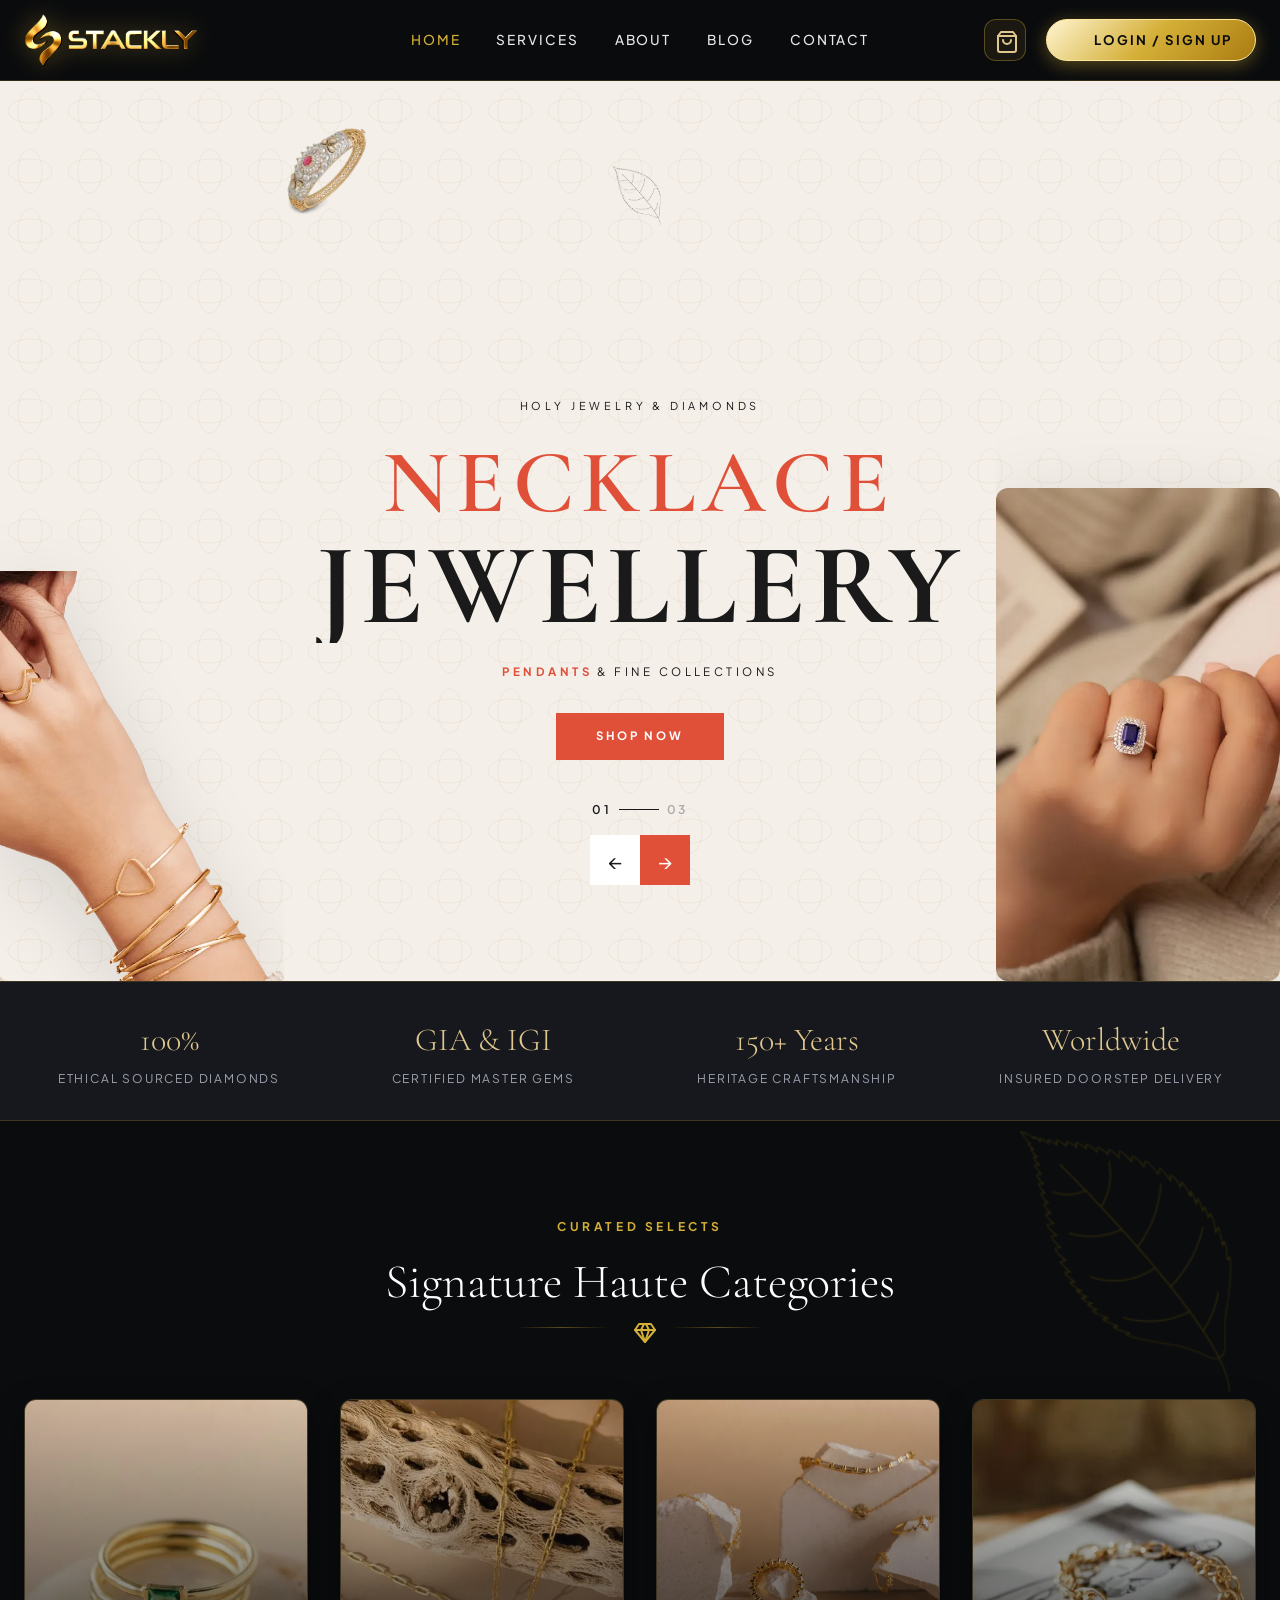
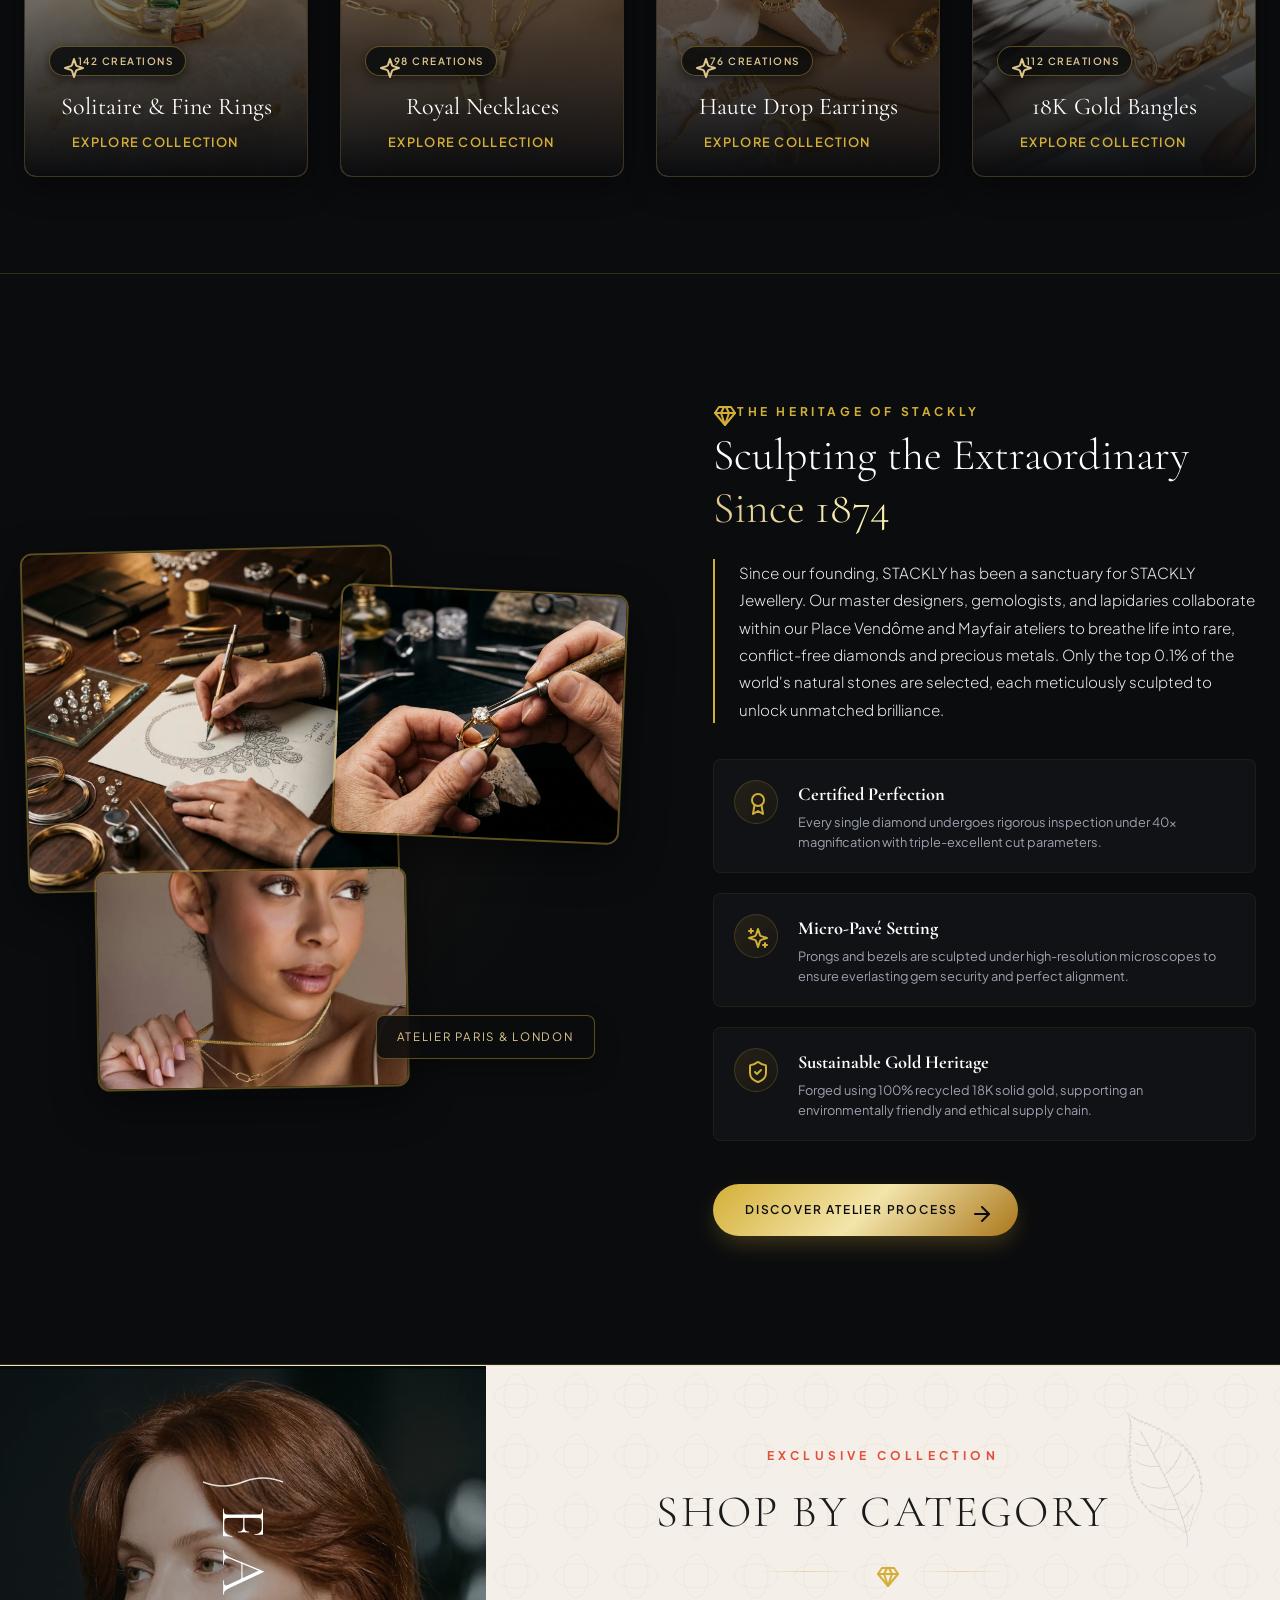
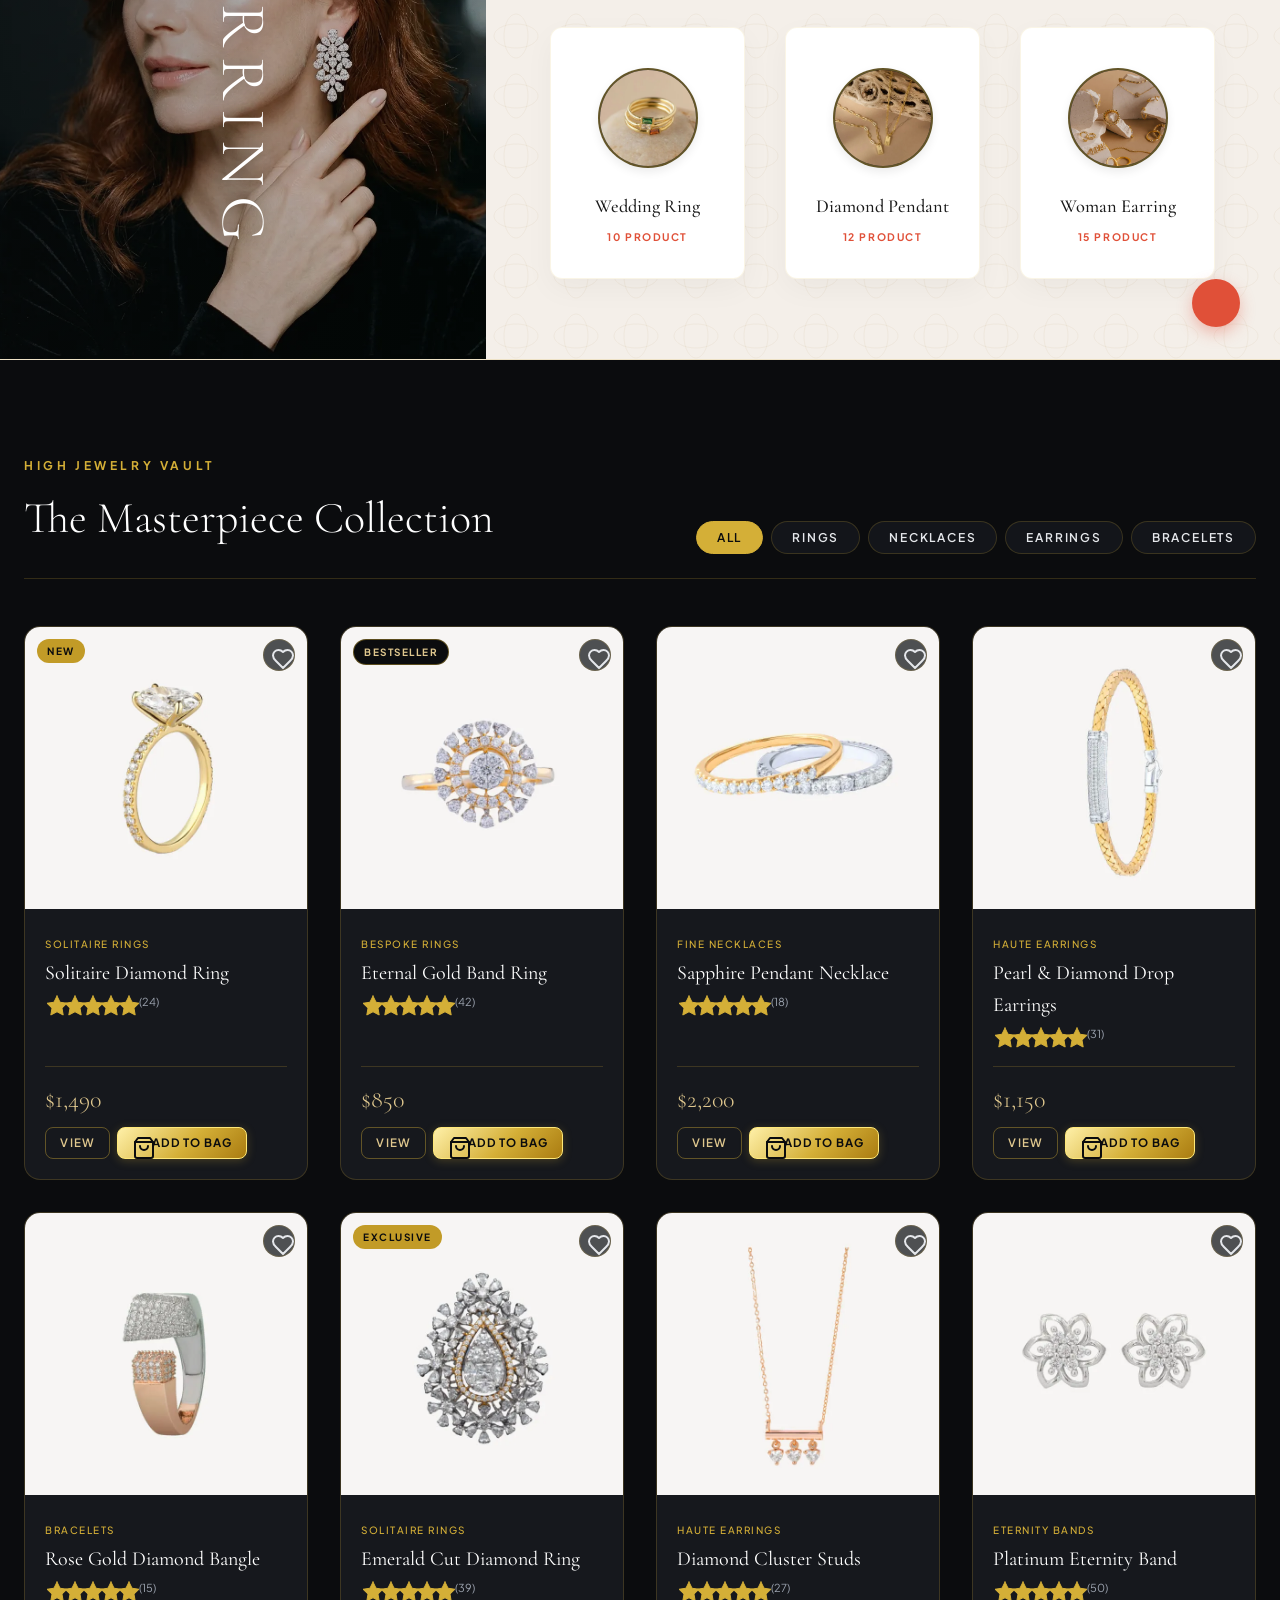
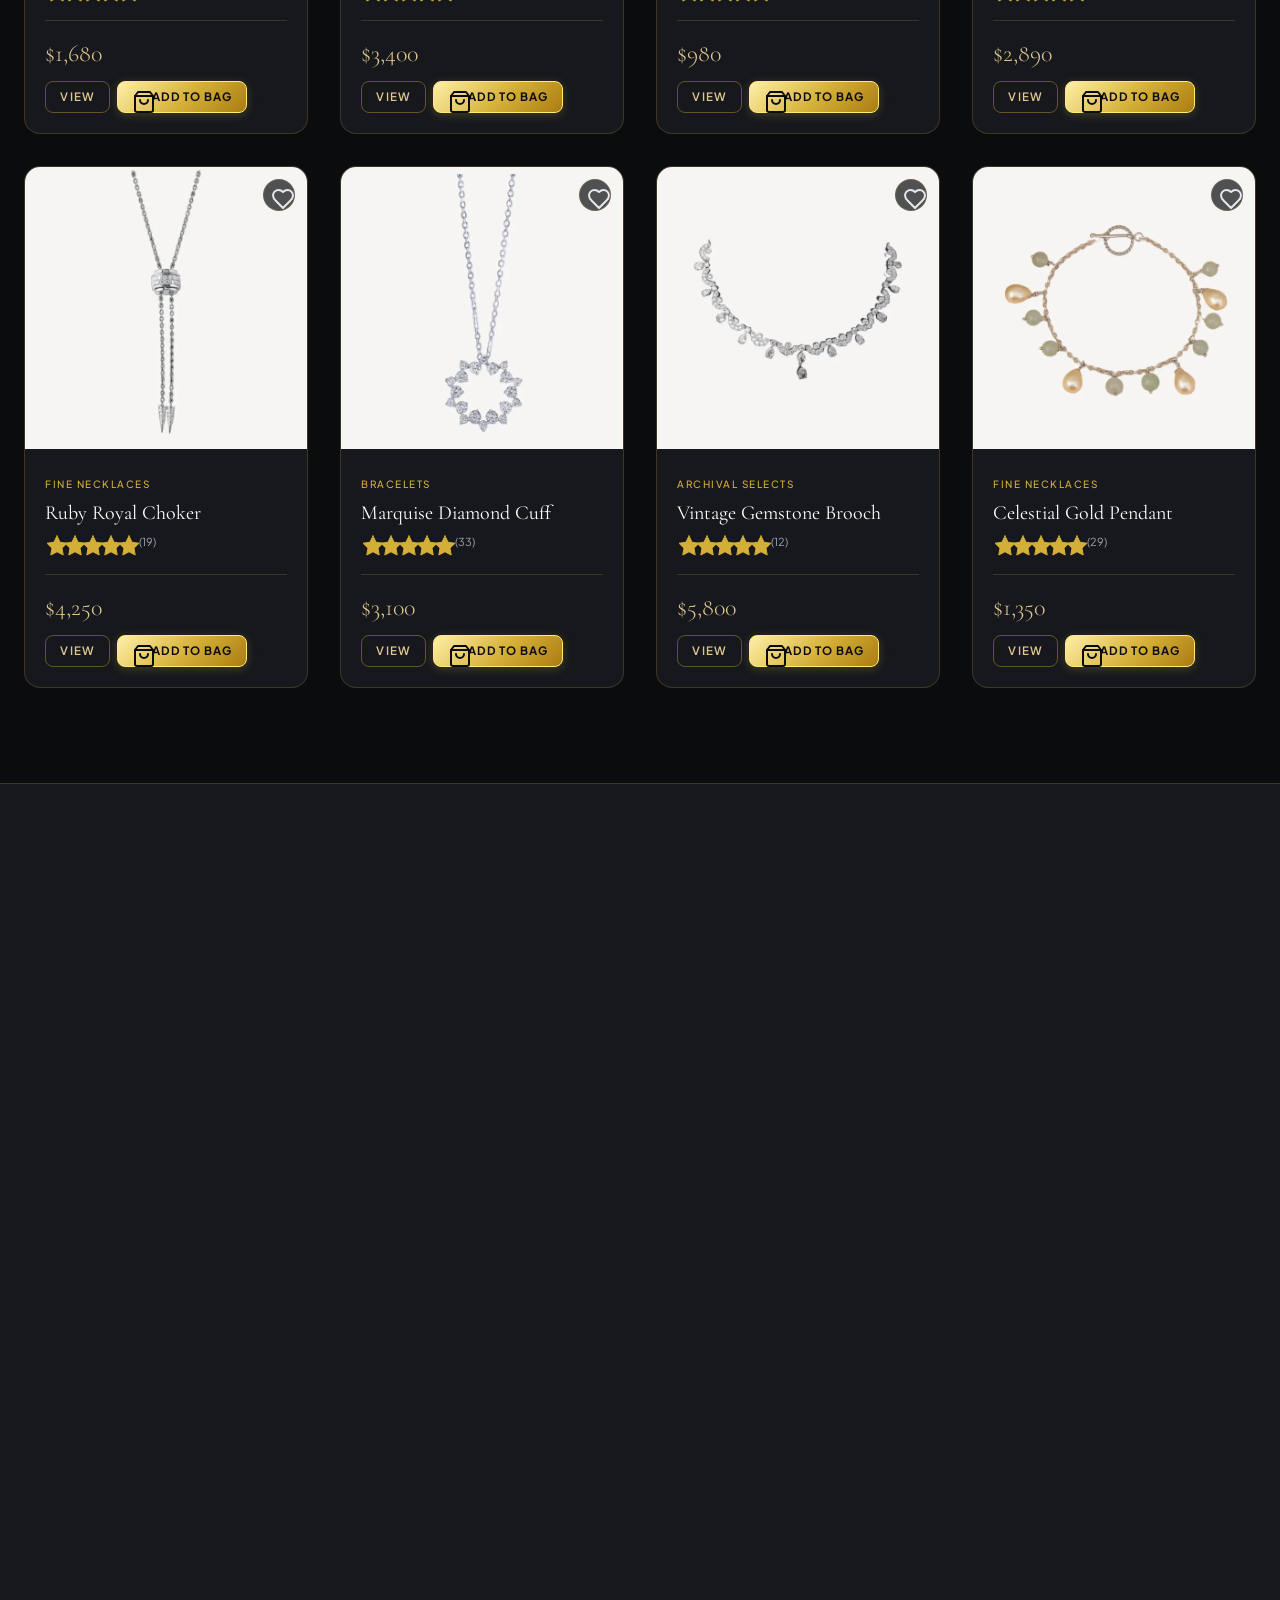
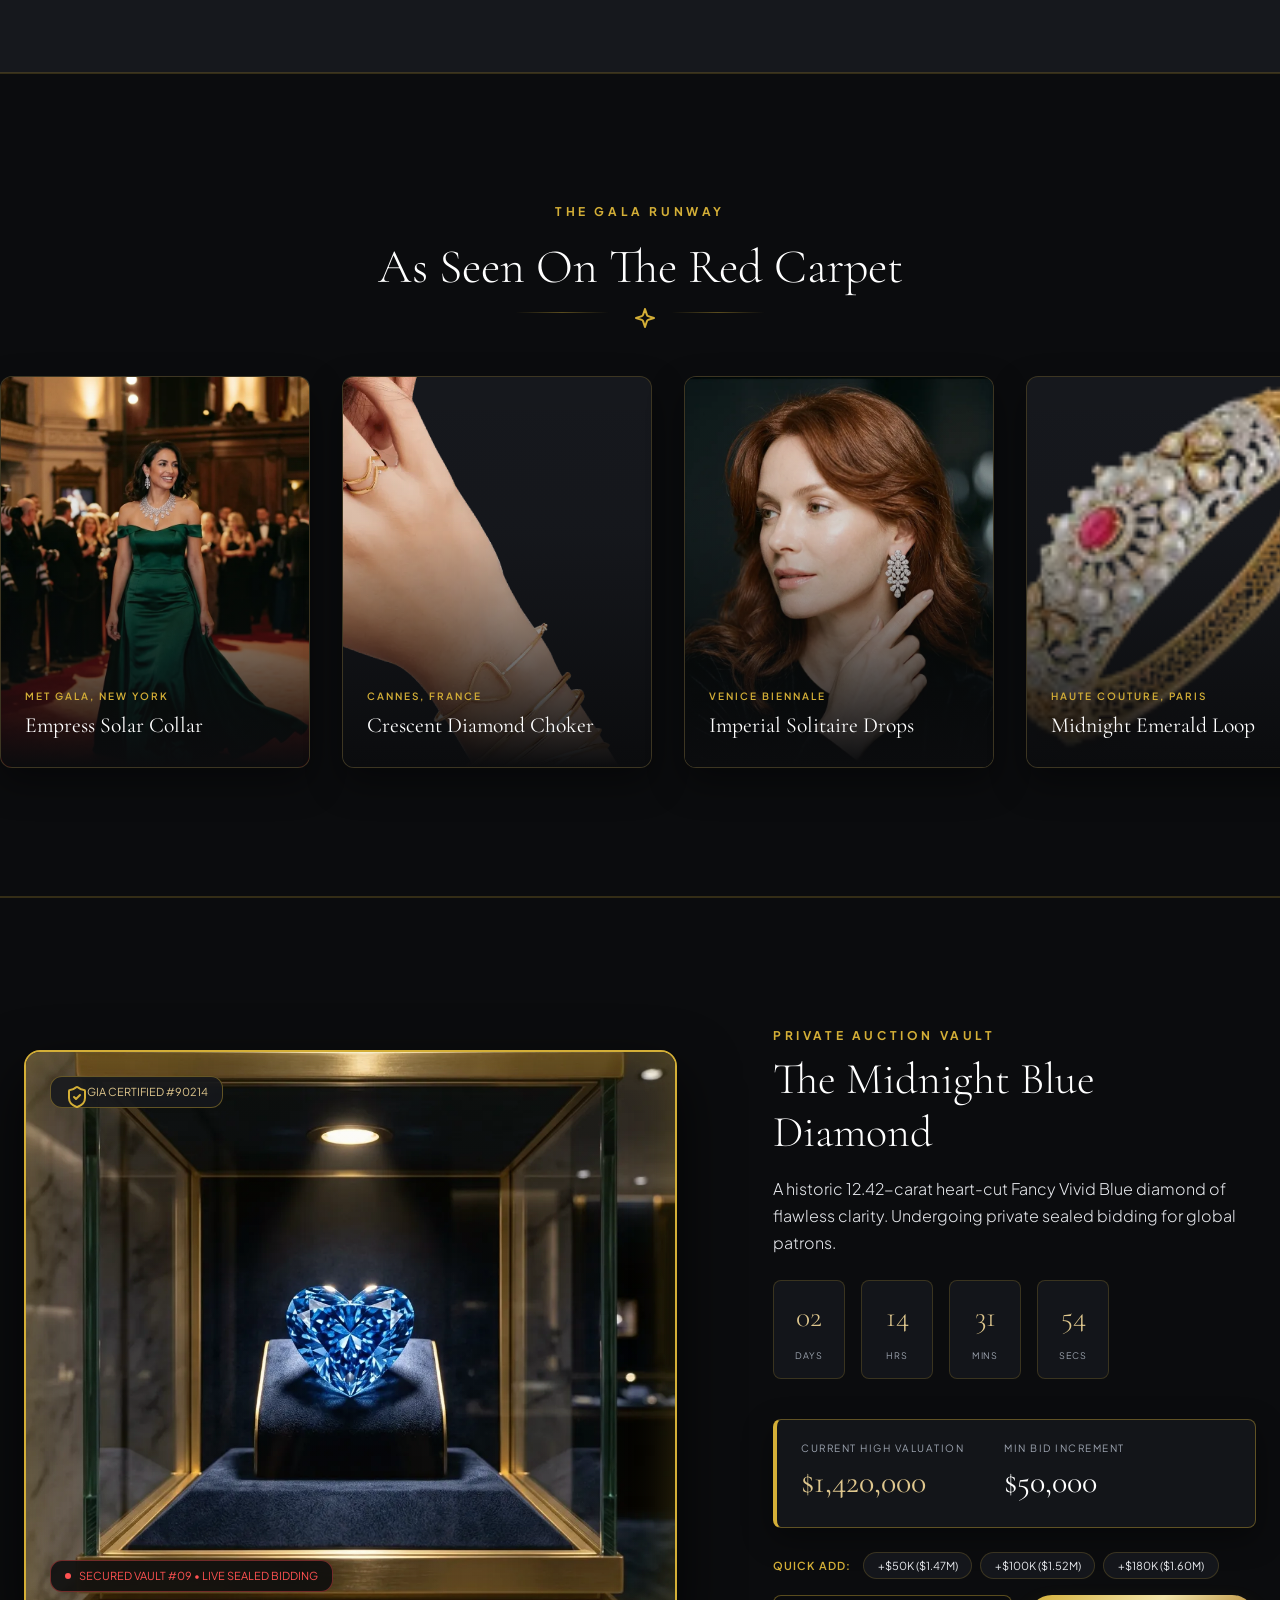
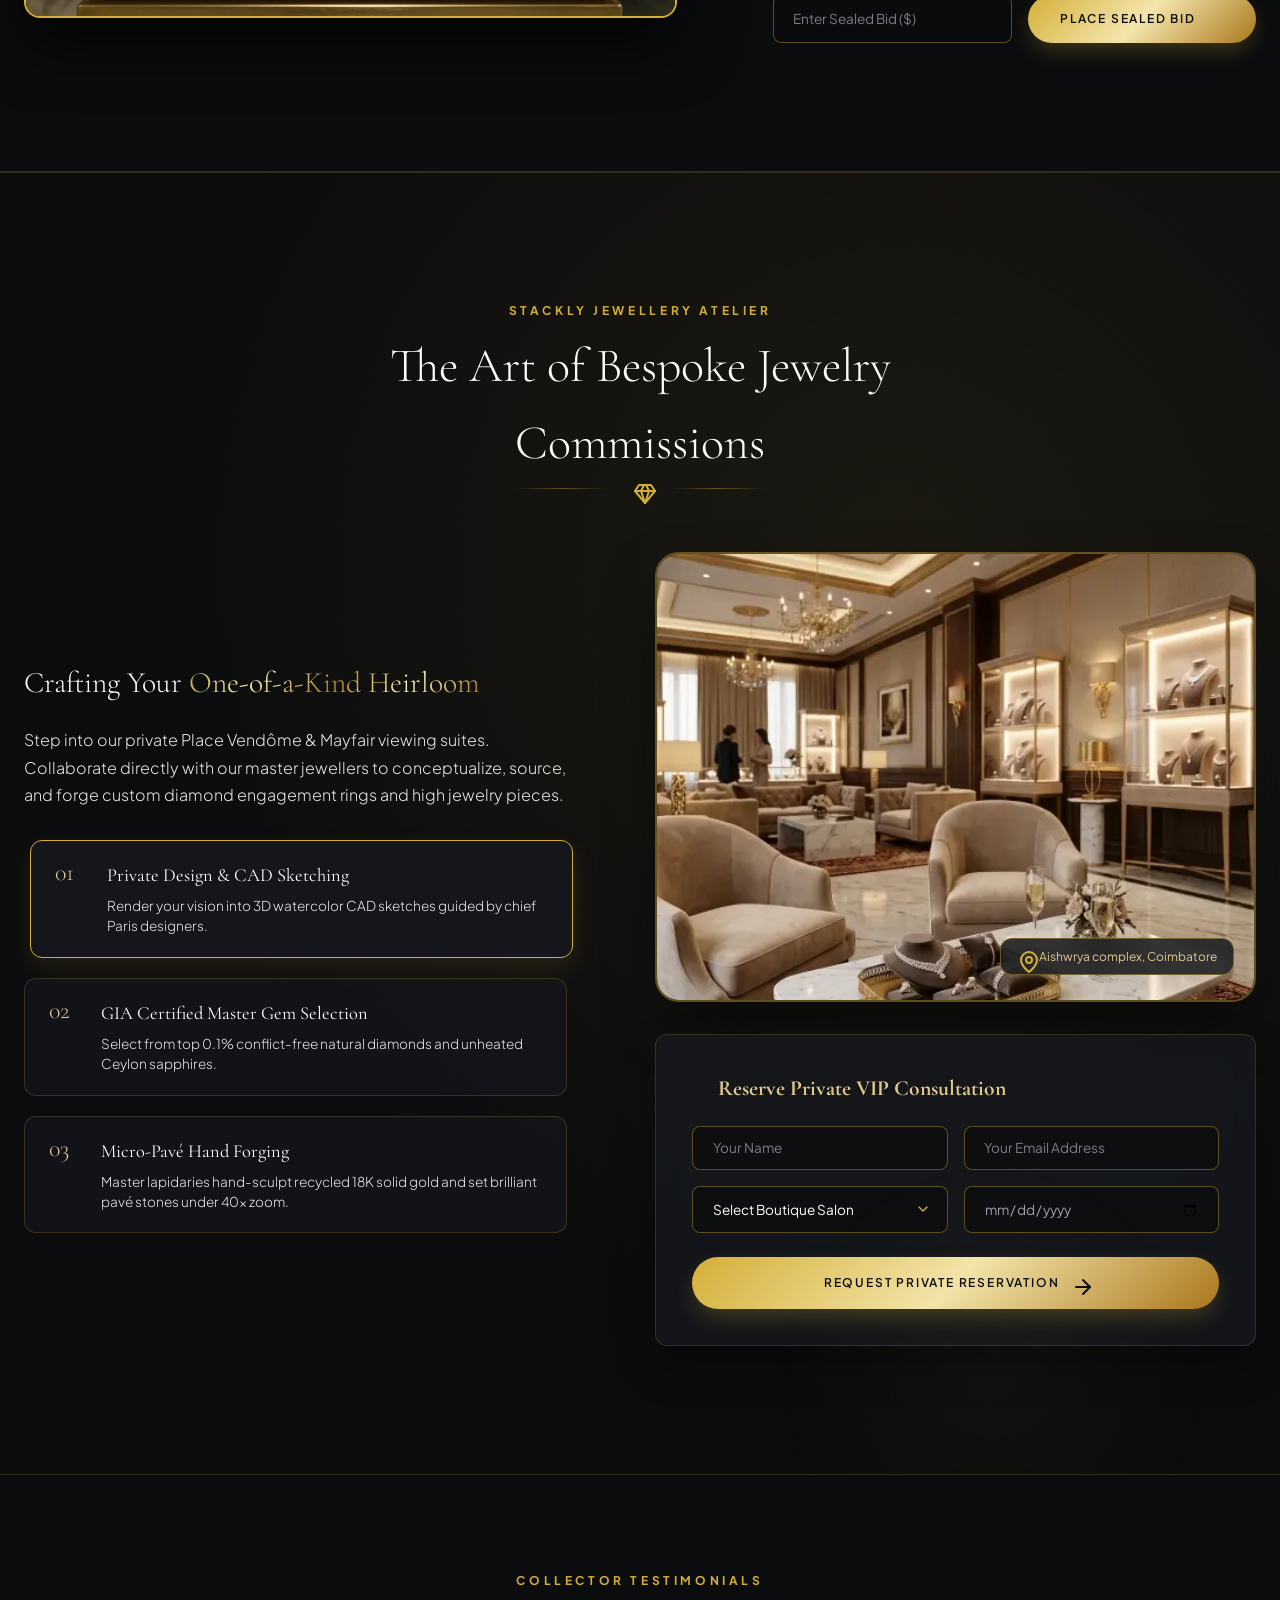
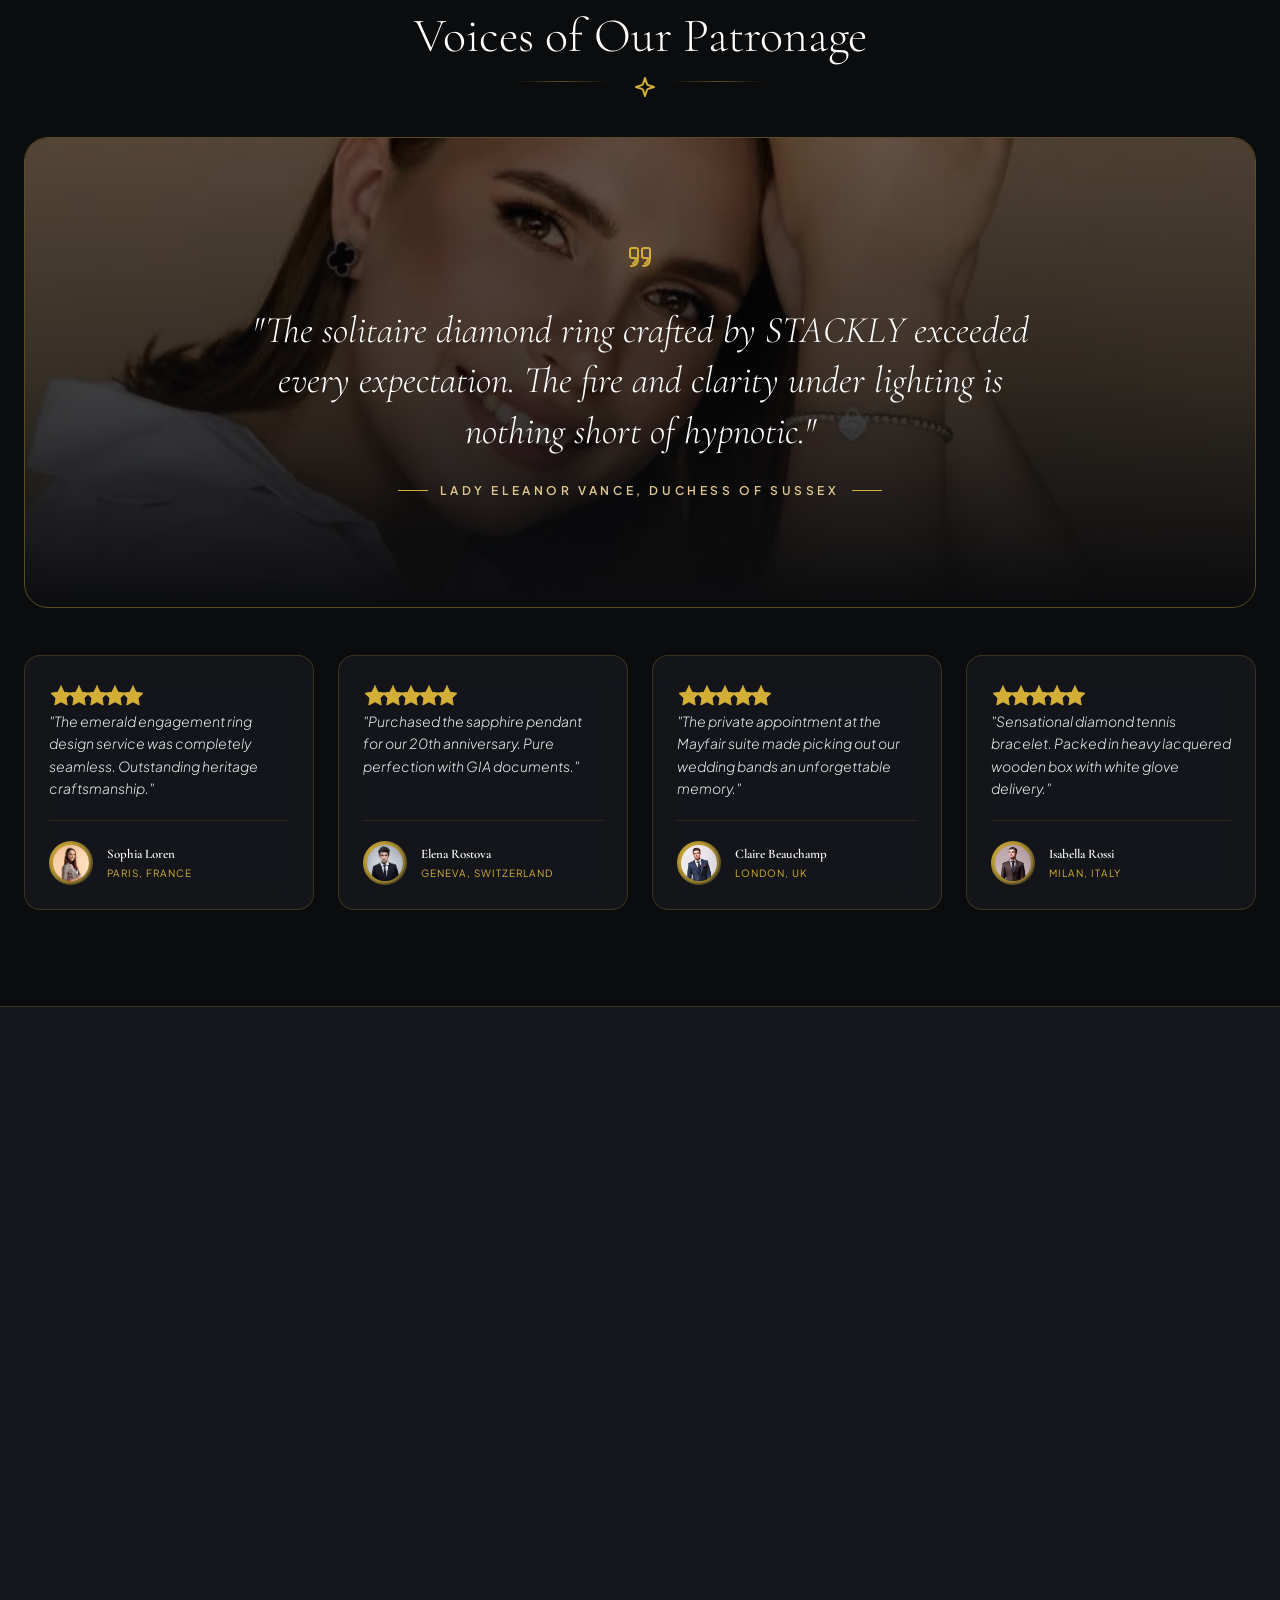
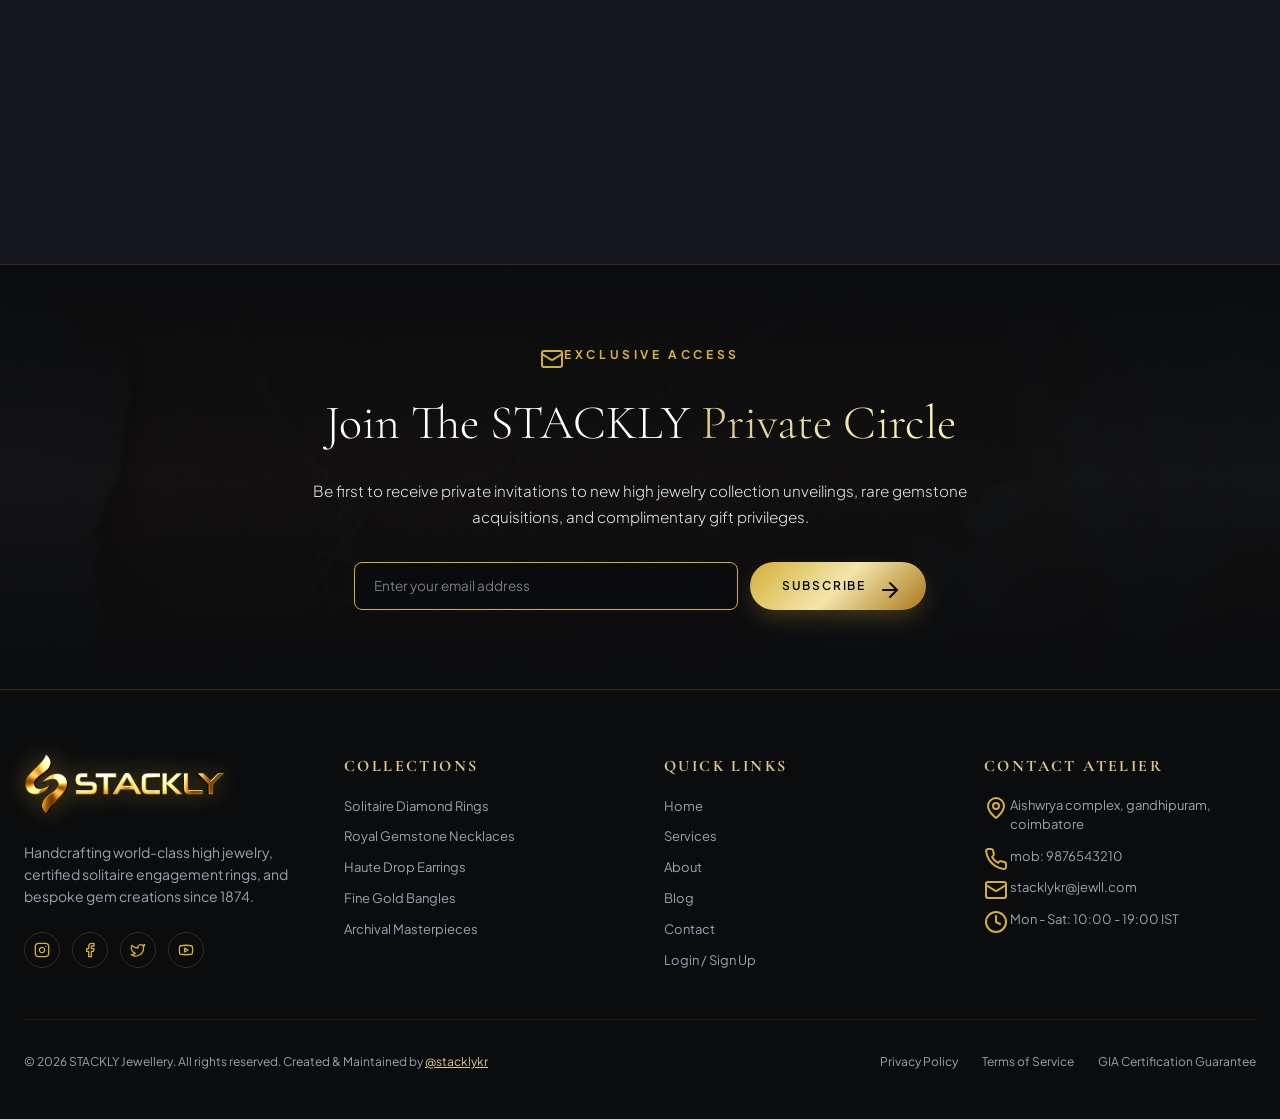
==== commit 1052d710: "Describe your changes" ====
--- a/index.html
+++ b/index.html
@@ -4,7 +4,7 @@
 <head>
     <meta charset="UTF-8">
     <meta name="viewport" content="width=device-width, initial-scale=1.0">
-    <title>STACKLY | Luxury Haute Joaillerie & Fine Jewelry</title>
+    <title>STACKLY | Luxury STACKLY Jewellery &amp; Fine Jewelry</title>
     <meta name="description" content="Explore STACKLY's exclusive handcrafted diamond rings, luxury necklaces, gold bangles, and gemstone high jewelry collections.">
     <meta name="author" content="@stacklykr">
 
@@ -99,7 +99,7 @@
 
         <!-- STACKLY Logo -->
         <div class="preloader-logo-wrap">
-            <img src="images/image/logo.webp" alt="STACKLY — Luxury Haute Joaillerie">
+            <img src="images/image/logo.webp" alt="STACKLY — Luxury STACKLY Jewellery">
         </div>
 
         <!-- Animated Diamond Orbit Scene -->
@@ -142,7 +142,7 @@
 
         <!-- Brand name + tagline -->
         <p class="preloader-brand-name">STACKLY</p>
-        <p class="preloader-tagline">Haute Joaillerie &amp; Fine Jewelry</p>
+        <p class="preloader-tagline">STACKLY Jewellery &amp; Fine Jewelry</p>
 
         <!-- Shimmer progress bar -->
         <div class="preloader-progress-wrap">
@@ -399,7 +399,7 @@
                     </h2>
                     
                     <p class="craftsmanship-story-p">
-                        Since our founding, STACKLY has been a sanctuary for haute joaillerie. Our master designers, gemologists, and lapidaries collaborate within our Place Vendôme and Mayfair ateliers to breathe life into rare, conflict-free diamonds and precious metals. Only the top 0.1% of the world's natural stones are selected, each meticulously sculpted to unlock unmatched brilliance.
+                        Since our founding, STACKLY has been a sanctuary for STACKLY Jewellery. Our master designers, gemologists, and lapidaries collaborate within our Place Vendôme and Mayfair ateliers to breathe life into rare, conflict-free diamonds and precious metals. Only the top 0.1% of the world's natural stones are selected, each meticulously sculpted to unlock unmatched brilliance.
                     </p>
 
                     <!-- Core Pillars / Timeline -->
@@ -1179,14 +1179,14 @@
         </div>
     </section>
 
-    <!-- HAUTE JOAILLERIE ATELIER & BESPOKE COMMISSION LOUNGE (Replaces Private Salon) -->
+    <!-- STACKLY JEWELLERY ATELIER & BESPOKE COMMISSION LOUNGE (Replaces Private Salon) -->
     <section id="services" class="boutique-section">
         <!-- Background radial glow -->
         <div class="atelier-glow-bg"></div>
         <div class="container">
             <!-- Section Header -->
             <div class="section-header" style="text-align: center; margin-bottom: 3.5rem;">
-                <span class="section-subtitle">Haute Joaillerie Atelier</span>
+                <span class="section-subtitle">STACKLY Jewellery Atelier</span>
                 <h2 class="section-title">The Art of Bespoke Jewelry Commissions</h2>
                 <div class="sbc-filigree-divider">
                     <span></span>
@@ -1412,7 +1412,7 @@
         <div class="container">
             <div class="section-header">
                 <span class="section-subtitle">The Gazette</span>
-                <h2 class="section-title">Haute Joaillerie Journal</h2>
+                <h2 class="section-title">STACKLY Jewellery Journal</h2>
                 <div class="gold-divider"></div>
             </div>
 
@@ -1576,7 +1576,7 @@
             </div>
 
             <div class="footer-bottom">
-                <p>© 2026 STACKLY Haute Joaillerie. All rights reserved. Created & Maintained by <a href="404.html" style="color: var(--gold-300); text-decoration: underline;">@stacklykr</a></p>
+                <p>© 2026 STACKLY Jewellery. All rights reserved. Created &amp; Maintained by <a href="404.html" style="color: var(--gold-300); text-decoration: underline;">@stacklykr</a></p>
                 <div style="display: flex; gap: 1.5rem;">
                     <a href="404.html" style="color: var(--text-muted); font-size: 12px;">Privacy Policy</a>
                     <a href="404.html" style="color: var(--text-muted); font-size: 12px;">Terms of Service</a>
@@ -1596,7 +1596,7 @@
                     <img id="modalProductImage" src="" alt="Product Detail">
                 </div>
                 <div>
-                    <span id="modalCategoryTag" class="product-category-tag">STACKLY Haute Joaillerie</span>
+                    <span id="modalCategoryTag" class="product-category-tag">STACKLY Jewellery</span>
                     <h3 id="modalProductTitle" style="font-family: var(--font-serif); font-size: 1.75rem; color: var(--text-white); margin: 0.5rem 0;">Product Title</h3>
                     <p id="modalProductPrice" style="font-size: 1.25rem; font-weight: 700; color: var(--gold-300); margin-bottom: 1rem;">$0.00</p>
                     <p id="modalProductDesc" style="color: var(--text-light); font-size: 0.875rem; line-height: 1.6; margin-bottom: 1.5rem; font-weight: 300;">Product details description.</p>
--- a/css/style.css
+++ b/css/style.css
@@ -1,5 +1,5 @@
 /* ==========================================================================
-   STACKLY - Luxury Haute Joaillerie & Fine Jewelry
+   STACKLY - Luxury STACKLY Jewellery & Fine Jewelry
    Complete Standalone CSS Stylesheet
    Created & Designed by @stacklykr
    ========================================================================== */
@@ -3264,7 +3264,7 @@
     background: rgba(212, 175, 55, 0.12);
 }
 
-/* 4. Haute Joaillerie Atelier Section (Replaces Salon) */
+/* 4. STACKLY Jewellery Atelier Section (Replaces Salon) */
 .atelier-glow-bg {
     position: absolute;
     inset: 0;
